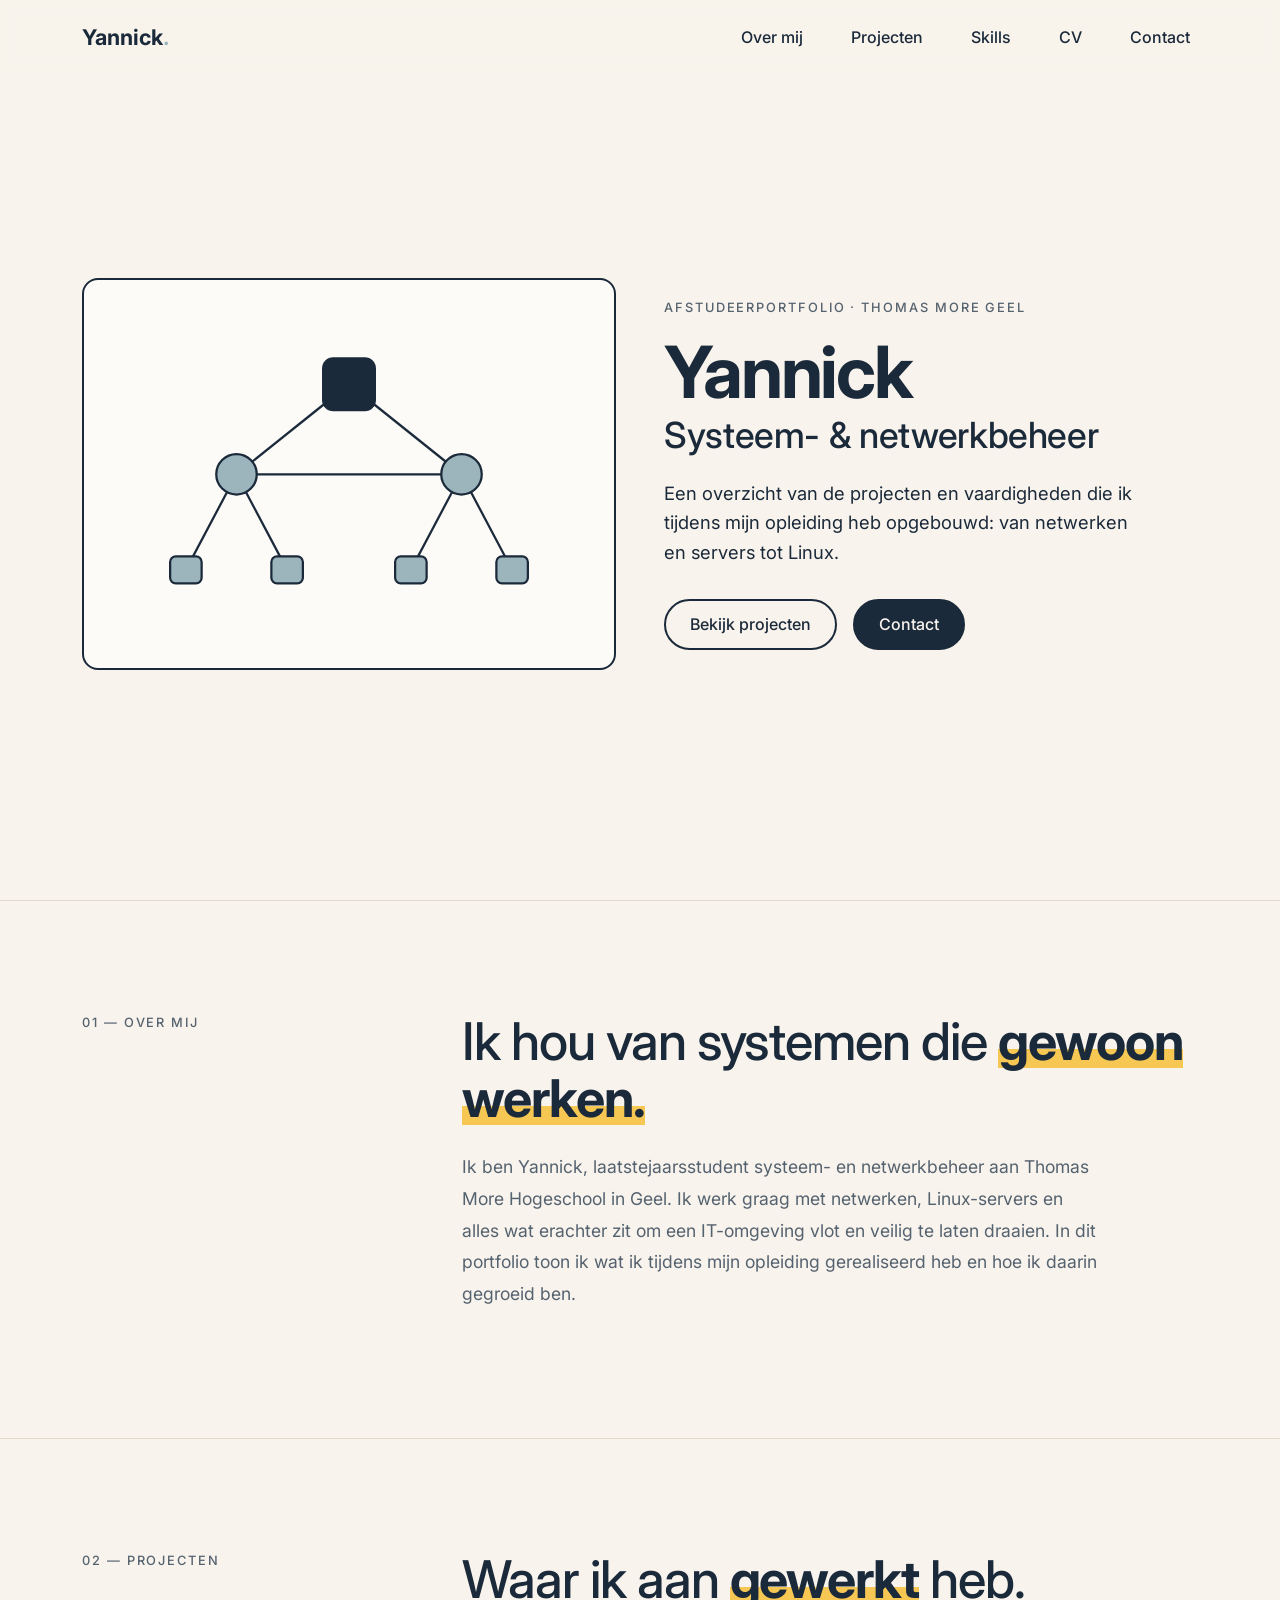
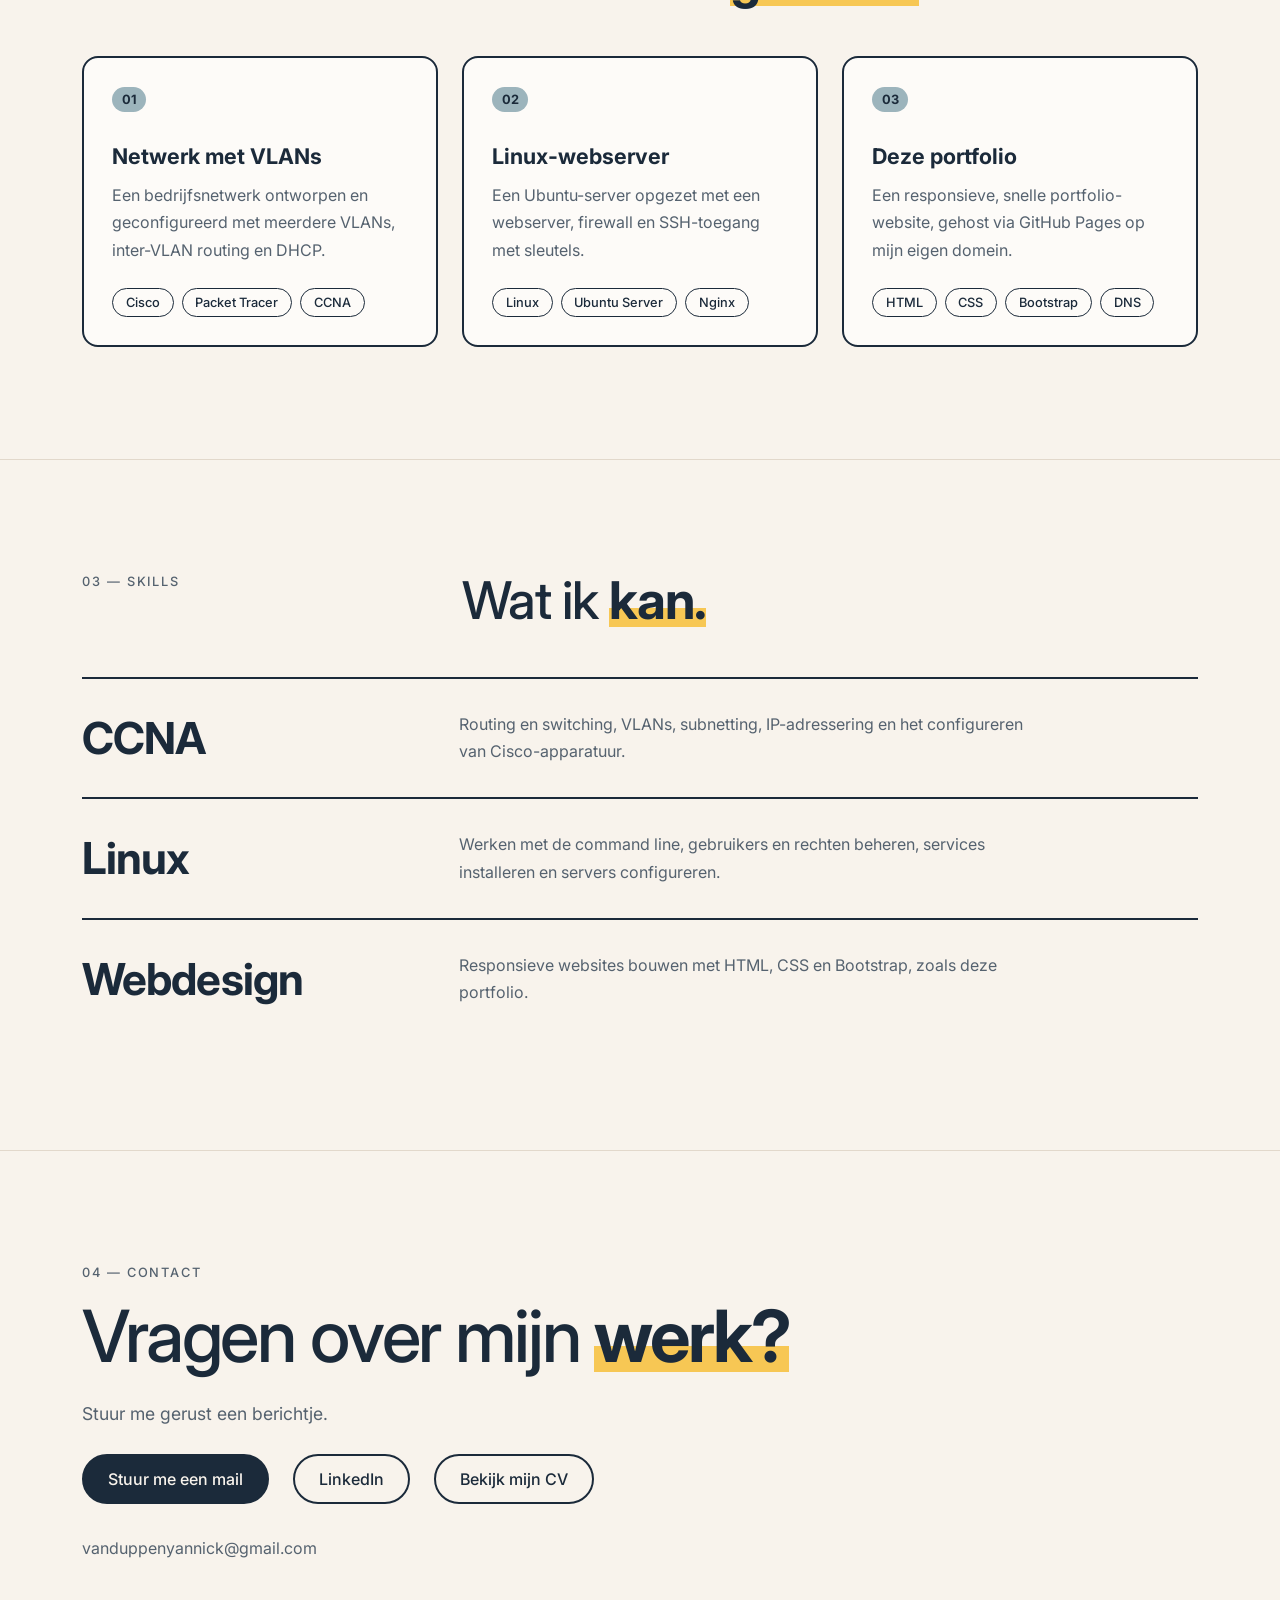
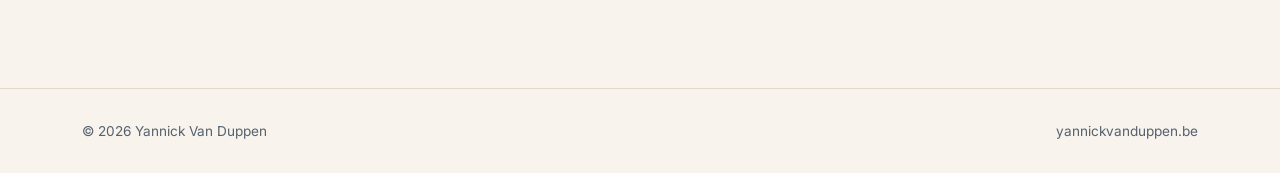
==== index.html @ 8649e51f "Footer: domain" ====
<!DOCTYPE html>
<html lang="nl">
<head>
    <meta charset="UTF-8">
    <meta name="viewport" content="width=device-width, initial-scale=1.0">
    <title>Yannick Van Duppen | Systeem- &amp; netwerkbeheer</title>
    <meta name="description" content="Portfolio van Yannick Van Duppen, afstudeerportfolio systeem- en netwerkbeheer aan Thomas More Geel.">
    <link rel="icon" href="data:image/svg+xml,%3Csvg xmlns='http://www.w3.org/2000/svg' viewBox='0 0 100 100'%3E%3Crect width='100' height='100' rx='24' fill='%23111'/%3E%3Ctext x='50' y='70' font-size='60' text-anchor='middle' fill='white' font-family='Arial' font-weight='700'%3EY%3C/text%3E%3C/svg%3E">

    <!-- Lettertype -->
    <link rel="preconnect" href="https://fonts.googleapis.com">
    <link rel="preconnect" href="https://fonts.gstatic.com" crossorigin>
    <link href="https://fonts.googleapis.com/css2?family=Inter:wght@400;500;700&display=swap" rel="stylesheet">

    <!-- Bootstrap, daarna eigen stijlen (zodat die voorrang krijgen) -->
    <link href="https://cdn.jsdelivr.net/npm/bootstrap@5.3.3/dist/css/bootstrap.min.css" rel="stylesheet">
    <link href="style.css" rel="stylesheet">
</head>
<body>

    <!-- Navigatie -->
    <nav class="navbar navbar-expand-md fixed-top">
        <div class="container">
            <a class="navbar-brand" href="#top">Yannick<span>.</span></a>
            <button class="navbar-toggler" type="button" data-bs-toggle="collapse" data-bs-target="#menu" aria-controls="menu" aria-expanded="false" aria-label="Menu openen">
                <span class="navbar-toggler-icon"></span>
            </button>
            <div class="collapse navbar-collapse" id="menu">
                <ul class="navbar-nav ms-auto">
                    <li class="nav-item"><a class="nav-link" href="#over">Over mij</a></li>
                    <li class="nav-item"><a class="nav-link" href="#projecten">Projecten</a></li>
                    <li class="nav-item"><a class="nav-link" href="#skills">Skills</a></li>
                    <li class="nav-item"><a class="nav-link" href="cv.html">CV</a></li>
                    <li class="nav-item"><a class="nav-link" href="#contact">Contact</a></li>
                </ul>
            </div>
        </div>
    </nav>

    <!-- Hero -->
    <header class="hero" id="top">
        <div class="container">
            <div class="row g-5 align-items-center">
                <!-- Tekst (op gsm eerst, op desktop rechts) -->
                <div class="col-12 col-lg-6 order-lg-2">
                    <p class="section-label">Afstudeerportfolio · Thomas More Geel</p>
                    <h1 class="hero-title">
                        Yannick
                        <span>Systeem- &amp; netwerkbeheer</span>
                    </h1>
                    <p class="hero-lead">Een overzicht van de projecten en vaardigheden die ik tijdens mijn opleiding heb opgebouwd: van netwerken en servers tot Linux.</p>
                    <div class="d-flex flex-wrap align-items-center gap-3">
                        <a class="btn-pill" href="#projecten">Bekijk projecten</a>
                        <a class="btn-pill btn-pill-dark" href="#contact">Contact</a>
                    </div>
                </div>

                <!-- Illustratie: netwerkschema (later te vervangen door een foto) -->
                <div class="col-12 col-lg-6 order-lg-1">
                    <div class="hero-visual">
                        <svg viewBox="0 0 400 260" aria-hidden="true">
                            <g class="lines">
                                <line x1="200" y1="50" x2="100" y2="130"/>
                                <line x1="200" y1="50" x2="300" y2="130"/>
                                <line x1="100" y1="130" x2="300" y2="130"/>
                                <line x1="100" y1="130" x2="55" y2="215"/>
                                <line x1="100" y1="130" x2="145" y2="215"/>
                                <line x1="300" y1="130" x2="255" y2="215"/>
                                <line x1="300" y1="130" x2="345" y2="215"/>
                            </g>
                            <rect class="node-main" x="176" y="26" width="48" height="48" rx="10"/>
                            <circle class="node" cx="100" cy="130" r="18"/>
                            <circle class="node" cx="300" cy="130" r="18"/>
                            <rect class="node-small" x="41" y="203" width="28" height="24" rx="5"/>
                            <rect class="node-small" x="131" y="203" width="28" height="24" rx="5"/>
                            <rect class="node-small" x="241" y="203" width="28" height="24" rx="5"/>
                            <rect class="node-small" x="331" y="203" width="28" height="24" rx="5"/>
                        </svg>
                    </div>
                </div>
            </div>
        </div>
    </header>

    <main>
        <!-- Over mij -->
        <section class="section" id="over">
            <div class="container">
                <div class="row g-4">
                    <div class="col-12 col-lg-4">
                        <p class="section-label">01 — Over mij</p>
                    </div>
                    <div class="col-12 col-lg-8">
                        <h2 class="section-title">Ik hou van systemen die <strong>gewoon werken.</strong></h2>
                        <p class="lead-text">
                            Ik ben Yannick, laatstejaarsstudent systeem- en netwerkbeheer aan Thomas More Hogeschool in Geel.
                            Ik werk graag met netwerken, Linux-servers en alles wat erachter zit om een IT-omgeving
                            vlot en veilig te laten draaien. In dit portfolio toon ik wat ik tijdens mijn opleiding
                            gerealiseerd heb en hoe ik daarin gegroeid ben.
                        </p>
                    </div>
                </div>
            </div>
        </section>

        <!-- Projecten -->
        <section class="section" id="projecten">
            <div class="container">
                <div class="row g-4 mb-4">
                    <div class="col-12 col-lg-4">
                        <p class="section-label">02 — Projecten</p>
                    </div>
                    <div class="col-12 col-lg-8">
                        <h2 class="section-title">Waar ik aan <strong>gewerkt</strong> heb.</h2>
                    </div>
                </div>

                <div class="row g-4">
                    <!-- VOORBEELD: vervang door een eigen project -->
                    <div class="col-12 col-md-6 col-lg-4">
                        <article class="project">
                            <span class="project-num">01</span>
                            <h3>Netwerk met VLANs</h3>
                            <p>Een bedrijfsnetwerk ontworpen en geconfigureerd met meerdere VLANs, inter-VLAN routing en DHCP.</p>
                            <ul class="tags">
                                <li>Cisco</li>
                                <li>Packet Tracer</li>
                                <li>CCNA</li>
                            </ul>
                        </article>
                    </div>

                    <!-- VOORBEELD: vervang door een eigen project -->
                    <div class="col-12 col-md-6 col-lg-4">
                        <article class="project">
                            <span class="project-num">02</span>
                            <h3>Linux-webserver</h3>
                            <p>Een Ubuntu-server opgezet met een webserver, firewall en SSH-toegang met sleutels.</p>
                            <ul class="tags">
                                <li>Linux</li>
                                <li>Ubuntu Server</li>
                                <li>Nginx</li>
                            </ul>
                        </article>
                    </div>

                    <div class="col-12 col-md-6 col-lg-4">
                        <article class="project">
                            <span class="project-num">03</span>
                            <h3>Deze portfolio</h3>
                            <p>Een responsieve, snelle portfolio-website, gehost via GitHub Pages op mijn eigen domein.</p>
                            <ul class="tags">
                                <li>HTML</li>
                                <li>CSS</li>
                                <li>Bootstrap</li>
                                <li>DNS</li>
                            </ul>
                        </article>
                    </div>
                </div>
            </div>
        </section>

        <!-- Skills -->
        <section class="section" id="skills">
            <div class="container">
                <div class="row g-4 mb-4">
                    <div class="col-12 col-lg-4">
                        <p class="section-label">03 — Skills</p>
                    </div>
                    <div class="col-12 col-lg-8">
                        <h2 class="section-title">Wat ik <strong>kan.</strong></h2>
                    </div>
                </div>

                <div class="skill">
                    <h3>CCNA</h3>
                    <p>Routing en switching, VLANs, subnetting, IP-adressering en het configureren van Cisco-apparatuur.</p>
                </div>
                <div class="skill">
                    <h3>Linux</h3>
                    <p>Werken met de command line, gebruikers en rechten beheren, services installeren en servers configureren.</p>
                </div>
                <div class="skill">
                    <h3>Webdesign</h3>
                    <p>Responsieve websites bouwen met HTML, CSS en Bootstrap, zoals deze portfolio.</p>
                </div>
            </div>
        </section>

        <!-- Contact -->
        <section class="section contact" id="contact">
            <div class="container">
                <p class="section-label">04 — Contact</p>
                <h2 class="contact-title">Vragen over mijn <strong>werk?</strong></h2>
                <p class="lead-text mb-4">Stuur me gerust een berichtje.</p>
                <div class="d-flex flex-wrap align-items-center gap-4">
                    <a class="btn-pill btn-pill-dark" href="mailto:vanduppenyannick@gmail.com">Stuur me een mail</a>
                    <a class="btn-pill" href="https://www.linkedin.com/in/yannick-van-duppen-5a72b3284/" target="_blank" rel="noopener">LinkedIn</a>
                    <a class="btn-pill" href="cv.html">Bekijk mijn CV</a>
                </div>
                <p class="contact-mail">vanduppenyannick@gmail.com</p>
            </div>
        </section>
    </main>

    <footer class="footer">
        <div class="container d-flex flex-wrap justify-content-between gap-2">
            <span>© 2026 Yannick Van Duppen</span>
            <span>yannickvanduppen.be</span>
        </div>
    </footer>

    <script src="https://cdn.jsdelivr.net/npm/bootstrap@5.3.3/dist/js/bootstrap.bundle.min.js"></script>
    <script src="presentatie.js"></script>
    <script>
        // Sluit het gsm-menu nadat je op een link klikt
        document.querySelectorAll('#menu .nav-link').forEach(function (link) {
            link.addEventListener('click', function () {
                var menu = bootstrap.Collapse.getInstance(document.getElementById('menu'));
                if (menu) menu.hide();
            });
        });
    </script>
</body>
</html>
---- style.css ----
/* ===== Kleuren en basis ===== */
:root {
    --bg: #f8f3ec;        /* licht warm beige */
    --surface: #fdfbf8;   /* iets lichter, voor kaarten */
    --ink: #1b2a3a;       /* donkerblauw */
    --muted: #55626f;
    --line: #1b2a3a;
    --line-soft: #e2d8cb;
    --primary: #9cb4bc;   /* hoofdkleur: grijsblauw */
    --primary-soft: #fdfbf8;
    --accent: #f7c754;    /* accent: geel (markeerstrepen in titels) */
    --font: 'Inter', system-ui, sans-serif;
}

html {
    scroll-behavior: smooth;
    scroll-padding-top: 5rem;
}

body {
    font-family: var(--font);
    background: var(--bg);
    color: var(--ink);
    -webkit-font-smoothing: antialiased;
}

a {
    color: var(--ink);
}

/* ===== Navigatie ===== */
.navbar {
    background: rgba(248, 243, 236, 0.9);
    backdrop-filter: blur(10px);
    -webkit-backdrop-filter: blur(10px);
    padding: 1rem 0;
}

.navbar-brand {
    font-weight: 700;
    font-size: 1.35rem;
    color: var(--ink);
}

.navbar-brand span {
    color: var(--primary);
}

.navbar-toggler {
    border: none;
    padding: 0.25rem;
}

.navbar-toggler:focus {
    box-shadow: none;
}

.nav-link {
    color: var(--ink);
    font-weight: 500;
    padding: 0.75rem 0;
}

.nav-link:hover,
.nav-link:focus {
    color: var(--muted);
}

/* ===== Hero ===== */
.hero {
    min-height: 100vh;
    min-height: 100svh;
    display: flex;
    align-items: center;
    padding: 7rem 0 4rem;
}

.hero-title {
    font-size: clamp(2.6rem, 10vw, 4.5rem);
    font-weight: 700;
    line-height: 1.05;
    letter-spacing: -0.03em;
    margin: 0.75rem 0 1.5rem;
}

.hero-title span {
    display: block;
    font-size: 0.5em;
    font-weight: 500;
    letter-spacing: -0.01em;
    margin-top: 0.5rem;
}

.hero-lead {
    max-width: 30rem;
    font-size: 1.15rem;
    line-height: 1.6;
    margin-bottom: 2rem;
}

.hero-visual {
    border: 2px solid var(--line);
    border-radius: 1rem;
    background: var(--primary-soft);
    padding: 2rem 1.5rem;
}

.hero-visual svg {
    display: block;
    width: 100%;
    height: auto;
}

.hero-visual .lines line {
    stroke: var(--ink);
    stroke-width: 2;
}

.hero-visual .node-main {
    fill: var(--ink);
}

.hero-visual .node,
.hero-visual .node-small {
    stroke: var(--ink);
    stroke-width: 2;
}

.hero-visual .node {
    fill: var(--primary);
}

.hero-visual .node-small {
    fill: var(--primary);
}

/* ===== Knoppen ===== */
.btn-pill {
    display: inline-flex;
    align-items: center;
    padding: 0.7rem 1.5rem;
    border: 2px solid var(--line);
    border-radius: 999px;
    background: transparent;
    color: var(--ink);
    font-weight: 500;
    text-decoration: none;
    transition: background 0.2s, color 0.2s;
}

.btn-pill:hover {
    background: var(--ink);
    color: var(--bg);
}

.btn-pill-dark {
    background: var(--ink);
    color: var(--bg);
}

.btn-pill-dark:hover {
    background: transparent;
    color: var(--ink);
}

/* ===== Secties ===== */
.section {
    padding: 5rem 0;
    border-top: 1px solid var(--line-soft);
}

.section-label {
    font-size: 0.8rem;
    font-weight: 500;
    letter-spacing: 0.15em;
    text-transform: uppercase;
    color: var(--muted);
}

.section-title {
    font-size: clamp(2rem, 6vw, 3.25rem);
    font-weight: 500;
    line-height: 1.1;
    letter-spacing: -0.02em;
    margin-bottom: 1.5rem;
}

.section-title strong,
.contact-title strong {
    font-weight: 700;
    /* gele markeerstift-streep onder het woord */
    background: linear-gradient(transparent 62%, var(--accent) 62%, var(--accent) 92%, transparent 92%);
}

.lead-text {
    font-size: 1.1rem;
    line-height: 1.8;
    color: var(--muted);
    max-width: 40rem;
}

.text-muted-custom {
    color: var(--muted);
}

/* ===== Projecten ===== */
.project {
    height: 100%;
    padding: 1.75rem;
    border: 2px solid var(--line);
    border-radius: 1rem;
    background: var(--surface);
    transition: transform 0.25s, box-shadow 0.25s;
}

.project:hover {
    transform: translateY(-4px);
    box-shadow: 6px 6px 0 var(--primary);
}

.project-num {
    display: inline-block;
    font-size: 0.8rem;
    font-weight: 700;
    padding: 0.2rem 0.6rem;
    border-radius: 999px;
    background: var(--primary);
    margin-bottom: 2rem;
}

.project h3 {
    font-size: 1.35rem;
    font-weight: 700;
    margin-bottom: 0.75rem;
}

.project p {
    color: var(--muted);
    line-height: 1.7;
}

.tags {
    display: flex;
    flex-wrap: wrap;
    gap: 0.5rem;
    list-style: none;
    padding: 0;
    margin: 1.5rem 0 0;
}

.tags li {
    padding: 0.25rem 0.8rem;
    border: 1.5px solid var(--line);
    border-radius: 999px;
    font-size: 0.8rem;
    font-weight: 500;
}

/* ===== Skills ===== */
.skill {
    display: grid;
    gap: 0.5rem;
    padding: 2rem 0;
    border-top: 2px solid var(--line);
}

.skill h3 {
    font-size: clamp(1.75rem, 5vw, 2.75rem);
    font-weight: 700;
    letter-spacing: -0.02em;
    margin: 0;
}

.skill p {
    color: var(--muted);
    line-height: 1.7;
    margin: 0;
    max-width: 36rem;
}

/* ===== Contact ===== */
.contact-title {
    font-size: clamp(2.2rem, 8vw, 4.5rem);
    font-weight: 500;
    line-height: 1.05;
    letter-spacing: -0.03em;
    margin: 1rem 0 1.5rem;
}

.contact-mail {
    margin-top: 2rem;
    color: var(--muted);
    overflow-wrap: anywhere;
}

/* ===== CV-pagina ===== */
.nav-link.active {
    text-decoration: underline;
    text-decoration-color: var(--primary);
    text-decoration-thickness: 3px;
    text-underline-offset: 6px;
}

.cv-header {
    padding: 8rem 0 4rem;
}

.cv-photo {
    width: 140px;
    height: 140px;
    border-radius: 50%;
    border: 2px solid var(--line);
    object-fit: cover;
}

.cv-name {
    font-size: clamp(2.2rem, 8vw, 4rem);
    font-weight: 700;
    letter-spacing: -0.03em;
    line-height: 1.05;
    margin: 0.5rem 0;
}

.cv-role {
    font-size: 1.15rem;
    color: var(--muted);
    margin-bottom: 1.5rem;
}

button.btn-pill {
    cursor: pointer;
}

.cv-heading {
    font-size: 1.75rem;
    font-weight: 700;
    letter-spacing: -0.02em;
    padding-bottom: 1rem;
    border-bottom: 2px solid var(--line);
    margin-bottom: 0;
}

.cv-item {
    padding: 1.75rem 0;
    border-bottom: 1px solid var(--line-soft);
}

.cv-item h3 {
    font-size: 1.25rem;
    font-weight: 700;
    margin: 0;
}

.cv-meta {
    display: flex;
    flex-wrap: wrap;
    gap: 0.25rem 1rem;
    font-size: 0.85rem;
    color: var(--muted);
    margin-bottom: 0.5rem;
}

.cv-date {
    font-weight: 700;
    color: var(--ink);
}

.cv-status {
    padding: 0.1rem 0.6rem;
    border: 1.5px solid var(--line);
    border-radius: 999px;
    background: var(--primary);
    font-weight: 700;
    color: var(--ink);
}

.tags:empty {
    display: none;
}

.cv-org {
    font-weight: 500;
    color: var(--muted);
    margin: 0.15rem 0 0;
}

.cv-item ul {
    margin: 1rem 0 0;
    padding-left: 1.1rem;
    color: var(--muted);
    line-height: 1.7;
}

.cv-item li::marker {
    color: var(--primary);
}

.cv-note {
    margin: 0.75rem 0 0;
    font-size: 0.9rem;
    color: var(--muted);
}

.cv-side {
    padding: 1.5rem;
    border: 2px solid var(--line);
    border-radius: 1rem;
    background: var(--surface);
    margin-bottom: 1.25rem;
}

.cv-side-heading {
    font-size: 0.8rem;
    font-weight: 700;
    letter-spacing: 0.15em;
    text-transform: uppercase;
    margin-bottom: 1rem;
}

.cv-side .tags {
    margin-top: 0;
}

.cv-langs {
    margin: 0;
}

.cv-langs div {
    display: flex;
    justify-content: space-between;
    padding: 0.4rem 0;
    border-bottom: 1px solid var(--line-soft);
}

.cv-langs div:last-child {
    border-bottom: none;
}

.cv-langs dt {
    font-weight: 500;
}

.cv-langs dd {
    margin: 0;
    color: var(--muted);
}

/* ===== Tijdlijn (cv-pagina) ===== */
.journey-stats {
    display: flex;
    gap: 2.5rem;
}

.journey-number {
    display: block;
    font-size: clamp(2.5rem, 8vw, 3.5rem);
    font-weight: 700;
    letter-spacing: -0.03em;
    line-height: 1;
}

.journey-caption {
    font-size: 0.9rem;
    color: var(--muted);
}

/* Op gsm: verticale tijdlijn */
.journey {
    list-style: none;
    margin: 0;
    padding: 0 0 0 1.75rem;
    border-left: 2px solid var(--line);
}

.journey-item {
    position: relative;
    padding-bottom: 2rem;
}

.journey-item:last-child {
    padding-bottom: 0;
}

/* Bolletje op de lijn: hol = buiten IT, gevuld = IT */
.journey-item::before {
    content: "";
    position: absolute;
    left: calc(-1.75rem - 9px);
    top: 0.1rem;
    width: 16px;
    height: 16px;
    border-radius: 50%;
    border: 2px solid var(--line);
    background: var(--bg);
}

.journey-item.is-it::before {
    background: var(--primary);
}

.journey-item.is-now::before {
    background: var(--ink);
    box-shadow: 0 0 0 5px var(--primary);
}

.journey-year {
    display: block;
    font-size: 0.85rem;
    font-weight: 700;
    letter-spacing: 0.05em;
    margin-bottom: 0.35rem;
}

.journey-item h3 {
    font-size: 1.1rem;
    font-weight: 700;
    margin: 0 0 0.25rem;
}

.journey-item p {
    font-size: 0.95rem;
    color: var(--muted);
    margin: 0;
}

/* Gedeelte buiten IT iets zachter */
.journey-item:not(.is-it) h3,
.journey-item:not(.is-it) .journey-year {
    color: var(--muted);
}

/* Op desktop: horizontale tijdlijn */
@media (min-width: 992px) {
    .journey {
        display: grid;
        grid-template-columns: repeat(6, 1fr);
        gap: 1.5rem;
        padding: 2.25rem 0 0;
        border-left: none;
        border-top: 2px solid var(--line);
    }

    .journey-item {
        padding-bottom: 0;
    }

    .journey-item::before {
        left: 0;
        top: calc(-2.25rem - 9px);
    }
}

@media (min-width: 768px) {
    .cv-photo {
        width: 180px;
        height: 180px;
    }
}

/* Afdrukken / opslaan als PDF */
@media print {
    .navbar,
    .footer,
    .cv-header .btn-pill {
        display: none !important;
    }

    body {
        background: #fff;
    }

    .cv-header {
        padding: 0 0 1.5rem;
    }

    .section {
        padding: 0;
        border: none;
    }

    .cv-item {
        break-inside: avoid;
    }
}

/* ===== Footer ===== */
.footer {
    padding: 2rem 0;
    border-top: 1px solid var(--line-soft);
    font-size: 0.85rem;
    color: var(--muted);
}

/* ===== Grotere schermen (tablet en desktop) ===== */
@media (min-width: 768px) {
    .navbar-nav {
        gap: 2rem;
    }

    .nav-link {
        padding: 0.5rem 0;
    }

    .section {
        padding: 7rem 0;
    }

    .skill {
        grid-template-columns: 1fr 2fr;
        align-items: center;
    }
}

@media (min-width: 992px) {
    .hero-visual {
        padding: 3rem 2.5rem;
    }
}

/* ===== Presentatiemodus (toets P) ===== */
.presentatie-label {
    position: fixed;
    right: 1.5rem;
    bottom: 1.5rem;
    z-index: 2000;
    padding: 0.6rem 1.2rem;
    border-radius: 999px;
    background: var(--ink);
    color: var(--bg);
    font-weight: 500;
    font-size: 0.9rem;
    opacity: 0;
    pointer-events: none;
    transition: opacity 0.3s;
}

.presentatie-label.zichtbaar {
    opacity: 1;
}

/* Grotere muisaanwijzer, zodat de jury goed ziet waar je wijst */
body.presentatie,
body.presentatie a,
body.presentatie button {
    cursor: url("data:image/svg+xml,%3Csvg xmlns='http://www.w3.org/2000/svg' width='40' height='40' viewBox='0 0 40 40'%3E%3Ccircle cx='20' cy='20' r='14' fill='%23f7c754' fill-opacity='0.55' stroke='%231b2a3a' stroke-width='3'/%3E%3C/svg%3E") 20 20, auto;
}

/* Minder animatie voor wie dat zo ingesteld heeft */
@media (prefers-reduced-motion: reduce) {
    html {
        scroll-behavior: auto;
    }

    * {
        transition: none !important;
    }
}
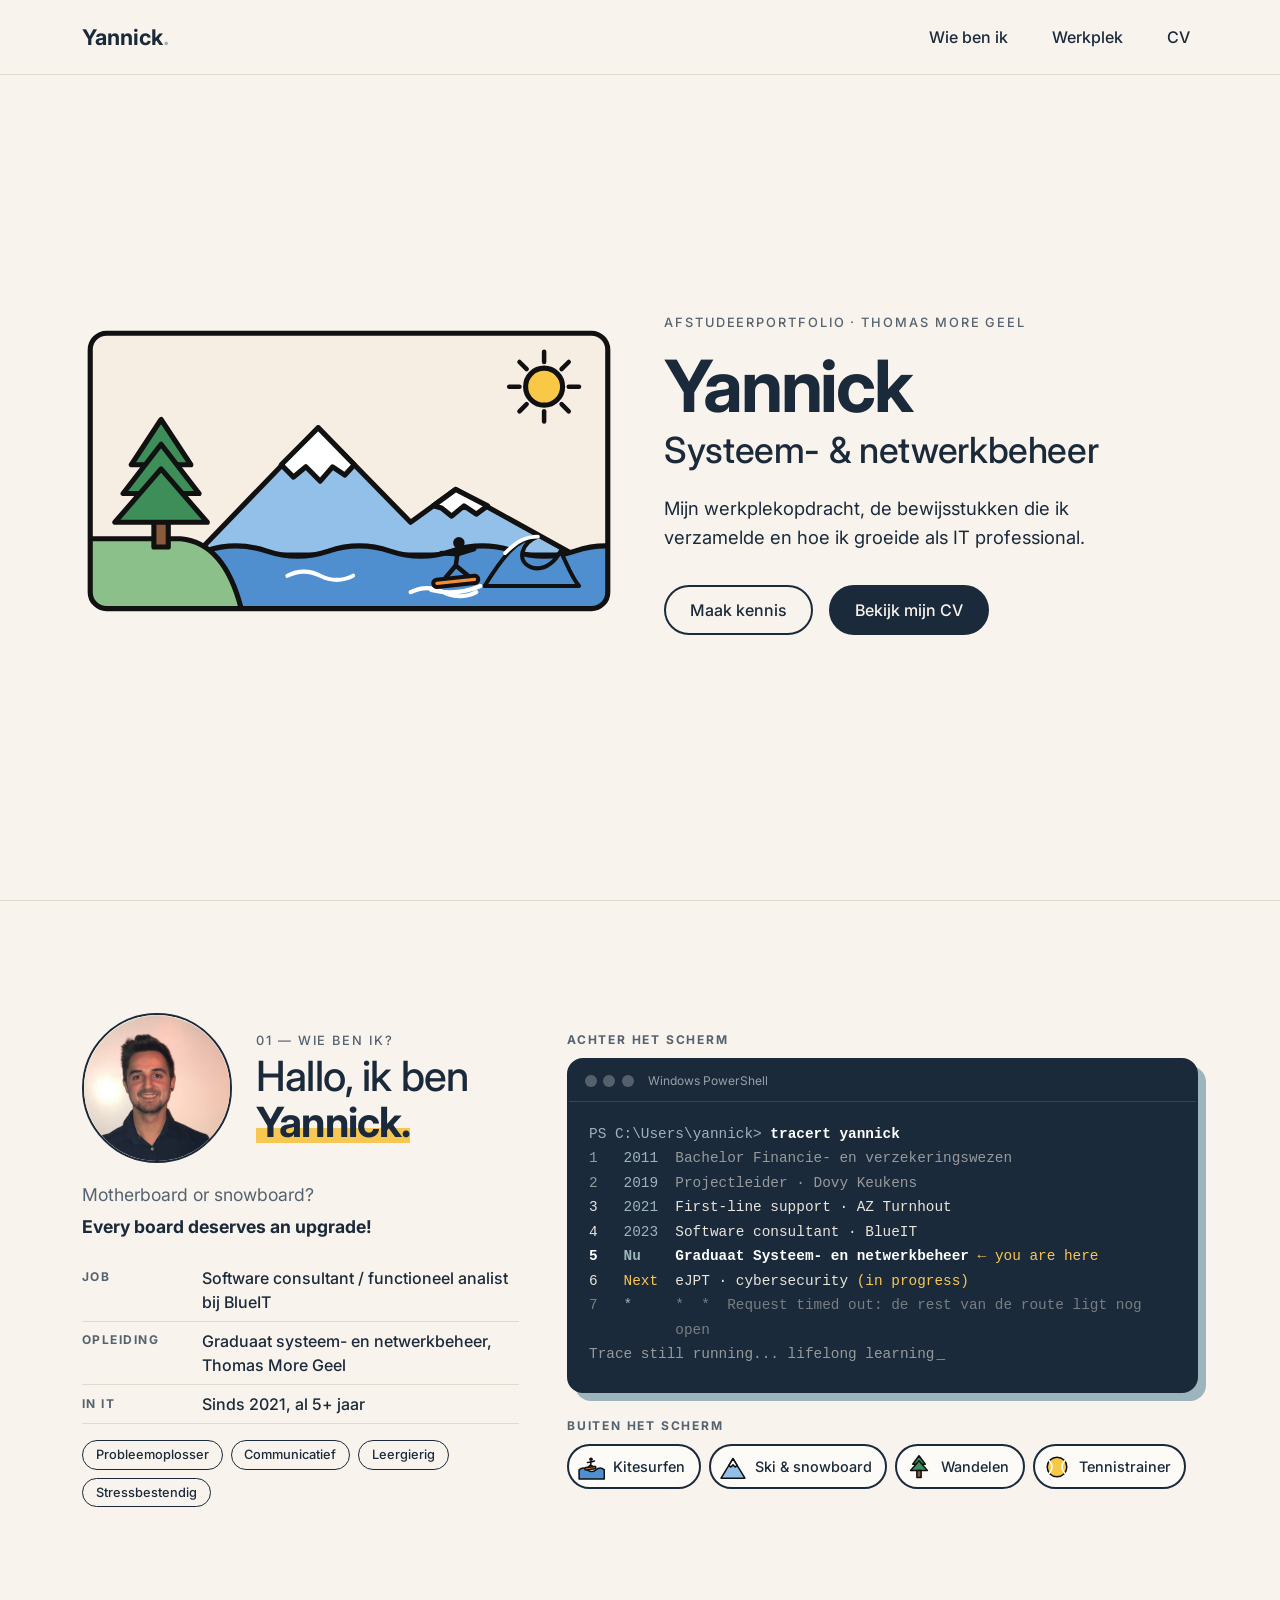
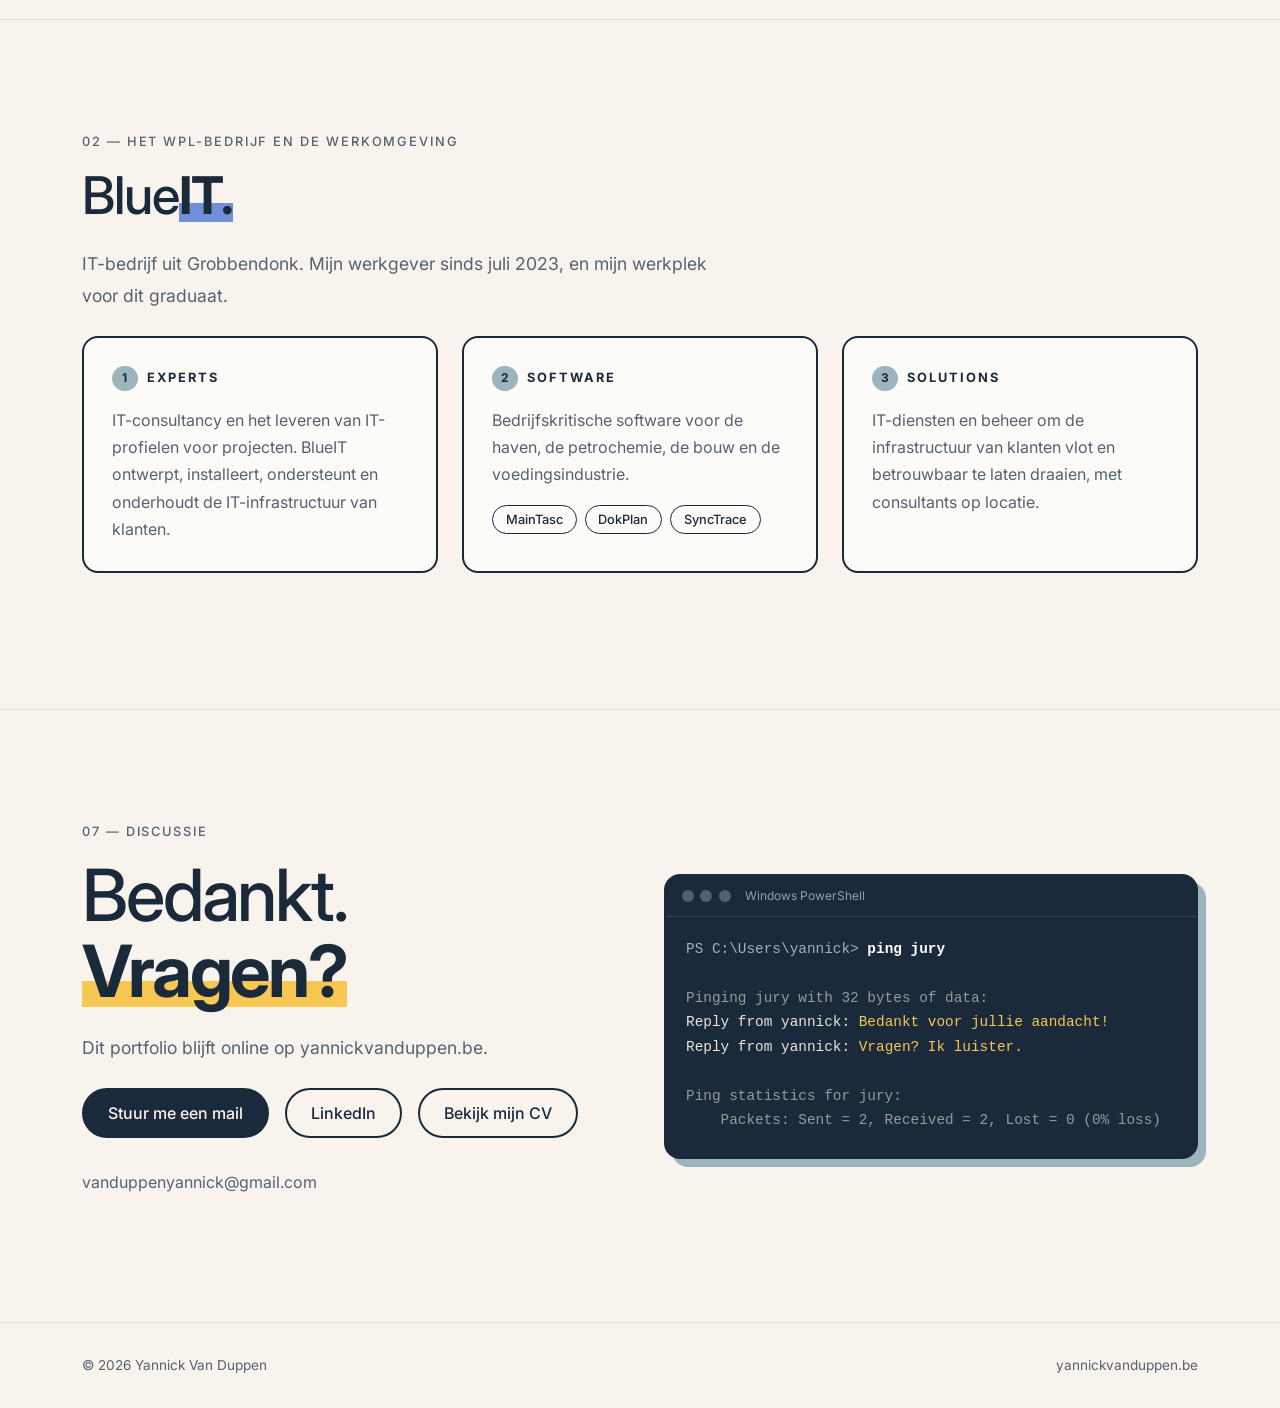
==== commit bb67dc70: "Presentatie-opbouw: kennismaking, BlueIT, logo en presentatiemodus - Hoofdpagina volgt de opbouw van" ====
--- a/index.html
+++ b/index.html
@@ -4,8 +4,8 @@
     <meta charset="UTF-8">
     <meta name="viewport" content="width=device-width, initial-scale=1.0">
     <title>Yannick Van Duppen | Systeem- &amp; netwerkbeheer</title>
-    <meta name="description" content="Portfolio van Yannick Van Duppen, afstudeerportfolio systeem- en netwerkbeheer aan Thomas More Geel.">
-    <link rel="icon" href="data:image/svg+xml,%3Csvg xmlns='http://www.w3.org/2000/svg' viewBox='0 0 100 100'%3E%3Crect width='100' height='100' rx='24' fill='%23111'/%3E%3Ctext x='50' y='70' font-size='60' text-anchor='middle' fill='white' font-family='Arial' font-weight='700'%3EY%3C/text%3E%3C/svg%3E">
+    <meta name="description" content="Afstudeerportfolio van Yannick Van Duppen, graduaat systeem- en netwerkbeheer aan Thomas More Geel.">
+    <link rel="icon" href="data:image/svg+xml,%3Csvg xmlns='http://www.w3.org/2000/svg' viewBox='0 0 64 64'%3E%3Cg stroke='%23111' stroke-width='5' stroke-linecap='round'%3E%3Cpath d='M32 4v8M32 52v8M4 32h8M52 32h8M12 12l6 6M46 46l6 6M52 12l-6 6M18 46l-6 6'/%3E%3Ccircle cx='32' cy='32' r='14' fill='%23F9C846'/%3E%3C/g%3E%3C/svg%3E">
 
     <!-- Lettertype -->
     <link rel="preconnect" href="https://fonts.googleapis.com">
@@ -14,12 +14,28 @@
 
     <!-- Bootstrap, daarna eigen stijlen (zodat die voorrang krijgen) -->
     <link href="https://cdn.jsdelivr.net/npm/bootstrap@5.3.3/dist/css/bootstrap.min.css" rel="stylesheet">
-    <link href="style.css" rel="stylesheet">
+    <link href="style.css?v=8" rel="stylesheet">
 </head>
 <body>
 
+    <!--
+        OPBOUW = VOLGORDE VAN DE PRESENTATIE (± 20 min)
+        Elke <section class="slide"> is één "slide" in presentatiemodus (toets P).
+
+        00  Titel (hero)
+        01  Wie ben ik?                          ± 1'
+        02  Het WPL-bedrijf en de werkomgeving   ± 1'
+        03  Mijn werkplekopdracht                ± 2'
+        04  Portfoliobewijsstukken (max. 6)      ± 9'
+        05  Ik als IT professional met PIT       ± 5'  (1 slide per opleidingsrol)
+        06  Reflectie en toekomst                ± 2'
+        07  Discussie / vragen
+
+        Alles met class="invullen" (geel gestippeld) moet je nog zelf invullen.
+    -->
+
     <!-- Navigatie -->
-    <nav class="navbar navbar-expand-md fixed-top">
+    <nav class="navbar navbar-expand-lg fixed-top">
         <div class="container">
             <a class="navbar-brand" href="#top">Yannick<span>.</span></a>
             <button class="navbar-toggler" type="button" data-bs-toggle="collapse" data-bs-target="#menu" aria-controls="menu" aria-expanded="false" aria-label="Menu openen">
@@ -27,18 +43,20 @@
             </button>
             <div class="collapse navbar-collapse" id="menu">
                 <ul class="navbar-nav ms-auto">
-                    <li class="nav-item"><a class="nav-link" href="#over">Over mij</a></li>
-                    <li class="nav-item"><a class="nav-link" href="#projecten">Projecten</a></li>
-                    <li class="nav-item"><a class="nav-link" href="#skills">Skills</a></li>
+                    <li class="nav-item"><a class="nav-link" href="#wie">Wie ben ik</a></li>
+                    <li class="nav-item"><a class="nav-link" href="#werkplek">Werkplek</a></li>
+                    <li class="nav-item" hidden><a class="nav-link" href="#opdracht">Opdracht</a></li>
+                    <li class="nav-item" hidden><a class="nav-link" href="#bewijsstukken">Bewijsstukken</a></li>
+                    <li class="nav-item" hidden><a class="nav-link" href="#rollen">Rollen</a></li>
+                    <li class="nav-item" hidden><a class="nav-link" href="#reflectie">Reflectie</a></li>
                     <li class="nav-item"><a class="nav-link" href="cv.html">CV</a></li>
-                    <li class="nav-item"><a class="nav-link" href="#contact">Contact</a></li>
                 </ul>
             </div>
         </div>
     </nav>
 
-    <!-- Hero -->
-    <header class="hero" id="top">
+    <!-- 00 — Titel -->
+    <header class="hero slide" id="top">
         <div class="container">
             <div class="row g-5 align-items-center">
                 <!-- Tekst (op gsm eerst, op desktop rechts) -->
@@ -48,158 +66,642 @@
                         Yannick
                         <span>Systeem- &amp; netwerkbeheer</span>
                     </h1>
-                    <p class="hero-lead">Een overzicht van de projecten en vaardigheden die ik tijdens mijn opleiding heb opgebouwd: van netwerken en servers tot Linux.</p>
+                    <p class="hero-lead">Mijn werkplekopdracht, de bewijsstukken die ik verzamelde en hoe ik groeide als IT professional.</p>
                     <div class="d-flex flex-wrap align-items-center gap-3">
-                        <a class="btn-pill" href="#projecten">Bekijk projecten</a>
-                        <a class="btn-pill btn-pill-dark" href="#contact">Contact</a>
-                    </div>
-                </div>
-
-                <!-- Illustratie: netwerkschema (later te vervangen door een foto) -->
+                        <a class="btn-pill" href="#wie">Maak kennis</a>
+                        <a class="btn-pill btn-pill-dark" href="cv.html">Bekijk mijn CV</a>
+                    </div>
+                </div>
+
+                <!-- Mijn logo: bergen, water, surfen, natuur -->
                 <div class="col-12 col-lg-6 order-lg-1">
-                    <div class="hero-visual">
-                        <svg viewBox="0 0 400 260" aria-hidden="true">
-                            <g class="lines">
-                                <line x1="200" y1="50" x2="100" y2="130"/>
-                                <line x1="200" y1="50" x2="300" y2="130"/>
-                                <line x1="100" y1="130" x2="300" y2="130"/>
-                                <line x1="100" y1="130" x2="55" y2="215"/>
-                                <line x1="100" y1="130" x2="145" y2="215"/>
-                                <line x1="300" y1="130" x2="255" y2="215"/>
-                                <line x1="300" y1="130" x2="345" y2="215"/>
-                            </g>
-                            <rect class="node-main" x="176" y="26" width="48" height="48" rx="10"/>
-                            <circle class="node" cx="100" cy="130" r="18"/>
-                            <circle class="node" cx="300" cy="130" r="18"/>
-                            <rect class="node-small" x="41" y="203" width="28" height="24" rx="5"/>
-                            <rect class="node-small" x="131" y="203" width="28" height="24" rx="5"/>
-                            <rect class="node-small" x="241" y="203" width="28" height="24" rx="5"/>
-                            <rect class="node-small" x="331" y="203" width="28" height="24" rx="5"/>
-                        </svg>
-                    </div>
+                    <img class="hero-logo" src="img/logo.svg" alt="Logo van Yannick: een getekend landschap met een boom, besneeuwde bergen, een zon en een surfer op de golven." width="780" height="435">
                 </div>
             </div>
         </div>
     </header>
 
     <main>
-        <!-- Over mij -->
-        <section class="section" id="over">
-            <div class="container">
+
+        <!-- 01 — Wie ben ik? (± 1') -->
+        <section class="section slide" id="wie">
+            <div class="container">
+                <div class="row g-5 align-items-center">
+                    <div class="col-12 col-lg-5">
+                        <div class="d-flex align-items-center gap-4 mb-3">
+                            <img class="wie-foto" src="img/yannick.jpg" alt="Foto van Yannick Van Duppen" width="400" height="400">
+                            <div>
+                                <p class="section-label mb-1">01 — Wie ben ik?</p>
+                                <h2 class="section-title wie-titel mb-0">Hallo, ik ben <strong>Yannick.</strong></h2>
+                            </div>
+                        </div>
+
+                        <p class="lead-text mb-3">Motherboard or snowboard?<br><strong class="board-zin">Every board deserves an upgrade!</strong></p>
+
+                        <dl class="wie-feiten">
+                            <div><dt>Job</dt><dd>Software consultant / functioneel analist bij BlueIT</dd></div>
+                            <div><dt>Opleiding</dt><dd>Graduaat systeem- en netwerkbeheer, Thomas More Geel</dd></div>
+                            <div><dt>In IT</dt><dd>Sinds 2021, al <span class="jaren-in-it">5</span>+ jaar</dd></div>
+                        </dl>
+
+                        <ul class="tags mt-3">
+                            <li>Probleemoplosser</li>
+                            <li>Communicatief</li>
+                            <li>Leergierig</li>
+                            <li>Stressbestendig</li>
+                        </ul>
+                    </div>
+
+                    <!-- Twee werelden: achter het scherm (tracert) en buiten het scherm (hobby's) -->
+                    <div class="col-12 col-lg-7">
+                        <p class="wereld-label">Achter het scherm</p>
+                        <!-- Mijn weg naar IT als traceroute. Elke .stap verschijnt in presentatiemodus bij een klik. -->
+                        <div class="terminal" role="img" aria-label="Traceroute van mijn loopbaan: 2011 bachelor financie- en verzekeringswezen, 2019 projectleider bij Dovy Keukens, 2021 first-line support bij AZ Turnhout, 2023 software consultant bij BlueIT, nu graduaat systeem- en netwerkbeheer, daarna eJPT en cybersecurity, en de rest van de route ligt nog open.">
+                            <div class="terminal-balk">
+                                <span></span><span></span><span></span>
+                                <span class="terminal-titel">Windows PowerShell</span>
+                            </div>
+                            <div class="terminal-body">
+                                <div><span class="t-prompt">PS C:\Users\yannick&gt;</span> <span class="t-cmd">tracert yannick</span></div>
+                                <div class="t-hop stap"><span>1</span><span>2011</span><span>Bachelor Financie- en verzekeringswezen</span></div>
+                                <div class="t-hop stap"><span>2</span><span>2019</span><span>Projectleider · Dovy Keukens</span></div>
+                                <div class="t-hop stap t-it"><span>3</span><span>2021</span><span>First-line support · AZ Turnhout</span></div>
+                                <div class="t-hop stap t-it"><span>4</span><span>2023</span><span>Software consultant · BlueIT</span></div>
+                                <div class="t-hop stap t-doel"><span>5</span><span>Nu</span><span>Graduaat Systeem- en netwerkbeheer <em>← you are here</em></span></div>
+                                <!-- What's next: in IT blijf je leren -->
+                                <div class="t-hop stap t-next"><span>6</span><span>Next</span><span>eJPT · cybersecurity <em>(in progress)</em></span></div>
+                                <div class="t-hop stap t-timeout"><span>7</span><span>*</span><span>*  *  Request timed out: de rest van de route ligt nog open</span></div>
+                                <div class="stap t-dim">Trace still running... lifelong learning<span class="t-cursor">_</span></div>
+                            </div>
+                        </div>
+
+                        <p class="wereld-label mt-4">Buiten het scherm</p>
+                        <ul class="hobbys stap">
+                            <li>
+                                <svg viewBox="0 0 40 40" aria-hidden="true"><path d="M3 24 Q9 19 15 24 T27 24 T39 24 V37 H3 Z" fill="#4F8FCF"/><rect x="11" y="20" width="16" height="3.5" rx="1.75" fill="#F28C38" transform="rotate(-8 19 22)"/><circle cx="20" cy="9" r="2.6" fill="#111" stroke="none"/><path d="M20 12 L19.5 17 M15 13.5 L20 13 L25 11.5 M16 20 L19.5 17 L23 19.5" fill="none"/></svg>
+                                Kitesurfen
+                            </li>
+                            <li>
+                                <svg viewBox="0 0 40 40" aria-hidden="true"><polygon points="3,36 20,8 37,36" fill="#93C0E8"/><polygon points="20,8 26,18 23,20 20,17 17,20 14,18" fill="#FFFFFF"/></svg>
+                                Ski &amp; snowboard
+                            </li>
+                            <li>
+                                <svg viewBox="0 0 40 40" aria-hidden="true"><polygon points="20,4 11,16 29,16" fill="#3E8E5A"/><polygon points="20,11 8,25 32,25" fill="#3E8E5A"/><rect x="17" y="25" width="6" height="10" fill="#8A5A3B"/></svg>
+                                Wandelen
+                            </li>
+                            <li>
+                                <svg viewBox="0 0 40 40" aria-hidden="true"><circle cx="20" cy="20" r="14" fill="#F9C846"/><path d="M9 11 Q17 20 9 29 M31 11 Q23 20 31 29" fill="none" stroke="#FFFFFF" stroke-width="2.2"/></svg>
+                                Tennistrainer
+                            </li>
+                        </ul>
+                    </div>
+                </div>
+            </div>
+        </section>
+
+        <!-- 02 — Het WPL-bedrijf en de werkomgeving (± 1') -->
+        <section class="section slide" id="werkplek">
+            <div class="container">
+                <p class="section-label">02 — Het WPL-bedrijf en de werkomgeving</p>
+                <h2 class="section-title">Blue<strong class="streep-blauw">IT.</strong></h2>
+                <p class="lead-text mb-4">IT-bedrijf uit Grobbendonk. Mijn werkgever sinds juli 2023, en mijn werkplek voor dit graduaat.</p>
+
+                <!-- De drie takken van BlueIT (bron: publieke website van BlueIT) -->
+                <div class="row g-4 mb-4">
+                    <div class="col-12 col-md-4">
+                        <div class="kaart h-100">
+                            <h3 class="kaart-titel"><span class="kaart-num">1</span>Experts</h3>
+                            <p class="mb-0">IT-consultancy en het leveren van IT-profielen voor projecten. BlueIT ontwerpt, installeert, ondersteunt en onderhoudt de IT-infrastructuur van klanten.</p>
+                        </div>
+                    </div>
+                    <div class="col-12 col-md-4">
+                        <div class="kaart h-100">
+                            <h3 class="kaart-titel"><span class="kaart-num">2</span>Software</h3>
+                            <p>Bedrijfskritische software voor de haven, de petrochemie, de bouw en de voedingsindustrie.</p>
+                            <ul class="tags mt-0">
+                                <li>MainTasc</li>
+                                <li>DokPlan</li>
+                                <li>SyncTrace</li>
+                            </ul>
+                        </div>
+                    </div>
+                    <div class="col-12 col-md-4">
+                        <div class="kaart h-100">
+                            <h3 class="kaart-titel"><span class="kaart-num">3</span>Solutions</h3>
+                            <p class="mb-0">IT-diensten en beheer om de infrastructuur van klanten vlot en betrouwbaar te laten draaien, met consultants op locatie.</p>
+                        </div>
+                    </div>
+                </div>
+
+                <!-- NOG NIET KLAAR: haal 'hidden' weg zodra dit ingevuld is -->
+                <div class="row g-4" hidden>
+                    <div class="col-12 col-lg-7">
+                        <div class="kaart h-100">
+                            <h3 class="kaart-titel">Mijn plaats in het team</h3>
+                            <!-- INVULLEN -->
+                            <p class="invullen">In welke tak en welk team werk je? Met wie werk je samen, en wie is je mentor?</p>
+                        </div>
+                    </div>
+                    <div class="col-12 col-lg-5">
+                        <div class="kaart h-100">
+                            <h3 class="kaart-titel">De werkomgeving</h3>
+                            <!-- INVULLEN: de belangrijkste systemen, netwerken en tools.
+                                 Geen gevoelige info: geen IP-adressen, interne servernamen of klantgegevens. -->
+                            <ul class="tags mt-0">
+                                <li class="invullen">bv. Windows Server</li>
+                                <li class="invullen">bv. Active Directory</li>
+                                <li class="invullen">bv. Microsoft 365</li>
+                                <li class="invullen">bv. ticketingsysteem</li>
+                            </ul>
+                        </div>
+                    </div>
+                </div>
+            </div>
+        </section>
+
+        <!-- 03 — Mijn werkplekopdracht (± 2') -->
+        <section class="section slide" id="opdracht" hidden>
+            <div class="container">
+                <p class="section-label">03 — Mijn werkplekopdracht</p>
+                <h2 class="section-title"><span class="invullen">[Titel van de opdracht]</span></h2>
+
                 <div class="row g-4">
-                    <div class="col-12 col-lg-4">
-                        <p class="section-label">01 — Over mij</p>
-                    </div>
-                    <div class="col-12 col-lg-8">
-                        <h2 class="section-title">Ik hou van systemen die <strong>gewoon werken.</strong></h2>
-                        <p class="lead-text">
-                            Ik ben Yannick, laatstejaarsstudent systeem- en netwerkbeheer aan Thomas More Hogeschool in Geel.
-                            Ik werk graag met netwerken, Linux-servers en alles wat erachter zit om een IT-omgeving
-                            vlot en veilig te laten draaien. In dit portfolio toon ik wat ik tijdens mijn opleiding
-                            gerealiseerd heb en hoe ik daarin gegroeid ben.
-                        </p>
-                    </div>
-                </div>
-            </div>
-        </section>
-
-        <!-- Projecten -->
-        <section class="section" id="projecten">
-            <div class="container">
-                <div class="row g-4 mb-4">
-                    <div class="col-12 col-lg-4">
-                        <p class="section-label">02 — Projecten</p>
-                    </div>
-                    <div class="col-12 col-lg-8">
-                        <h2 class="section-title">Waar ik aan <strong>gewerkt</strong> heb.</h2>
-                    </div>
-                </div>
+                    <div class="col-12 col-md-4">
+                        <div class="kaart h-100">
+                            <span class="kaart-num">A</span>
+                            <h3 class="kaart-titel">Context</h3>
+                            <p class="invullen">Wat was de situatie of het probleem bij de start?</p>
+                        </div>
+                    </div>
+                    <div class="col-12 col-md-4">
+                        <div class="kaart h-100">
+                            <span class="kaart-num">B</span>
+                            <h3 class="kaart-titel">Doel</h3>
+                            <p class="invullen">Wat moest er op het einde opgeleverd of bereikt zijn?</p>
+                        </div>
+                    </div>
+                    <div class="col-12 col-md-4">
+                        <div class="kaart h-100">
+                            <span class="kaart-num">C</span>
+                            <h3 class="kaart-titel">Aanpak</h3>
+                            <p class="invullen">Hoe pakte je het aan? Fases, planning, tools.</p>
+                        </div>
+                    </div>
+                </div>
+
+                <div class="prioritair">
+                    <h3 class="kaart-titel mb-3">Afgesproken prioritaire rollen</h3>
+                    <!-- INVULLEN: laat alleen de rollen staan die bij de start als prioritair afgesproken zijn -->
+                    <div class="d-flex flex-wrap gap-2">
+                        <a class="rol-badge" href="#rol-1"><b>1</b> IT professional</a>
+                        <a class="rol-badge invullen" href="#rol-2"><b>2</b> Netwerkbeheerder</a>
+                        <a class="rol-badge invullen" href="#rol-3"><b>3</b> Systeembeheerder</a>
+                        <a class="rol-badge invullen" href="#rol-4"><b>4</b> Ondersteuner</a>
+                        <a class="rol-badge invullen" href="#rol-5"><b>5</b> Bouwer</a>
+                    </div>
+                </div>
+            </div>
+        </section>
+
+        <!-- 04 — Portfoliobewijsstukken (± 9', max. 6 slides) -->
+        <section class="section slide" id="bewijsstukken" hidden>
+            <div class="container">
+                <p class="section-label">04 — Portfoliobewijsstukken</p>
+                <h2 class="section-title">Mijn sterkste <strong>bewijzen.</strong></h2>
+                <p class="lead-text mb-4">Zes bewijsstukken uit mijn werkplekopdracht, gekozen op basis van de afgesproken prioritaire rollen.</p>
+
+                <!-- Overzicht: klik om naar een bewijsstuk te springen -->
+                <ol class="bewijs-overzicht">
+                    <li><a href="#bewijs-1"><span>01</span> <span class="invullen">Titel bewijsstuk 1</span></a></li>
+                    <li><a href="#bewijs-2"><span>02</span> <span class="invullen">Titel bewijsstuk 2</span></a></li>
+                    <li><a href="#bewijs-3"><span>03</span> <span class="invullen">Titel bewijsstuk 3</span></a></li>
+                    <li><a href="#bewijs-4"><span>04</span> <span class="invullen">Titel bewijsstuk 4</span></a></li>
+                    <li><a href="#bewijs-5"><span>05</span> <span class="invullen">Titel bewijsstuk 5</span></a></li>
+                    <li><a href="#bewijs-6"><span>06</span> <span class="invullen">Titel bewijsstuk 6</span></a></li>
+                </ol>
+            </div>
+        </section>
+
+        <!--
+            BEWIJSSTUK-SJABLOON
+            - Vervang de afbeelding: <img src="img/bewijs-1.webp" alt="..." loading="lazy">
+            - Hou het kort: dit is één slide. Details kunnen later op een aparte pagina.
+            - Rol-labels: laat alleen de rollen staan waar dit bewijsstuk bij hoort.
+        -->
+
+        <!-- Bewijsstuk 1 -->
+        <section class="section slide bewijs" id="bewijs-1" hidden>
+            <div class="container">
+                <div class="row g-5 align-items-center">
+                    <div class="col-12 col-lg-6">
+                        <div class="bewijs-beeld invullen">Afbeelding: screenshot, schema of foto</div>
+                    </div>
+                    <div class="col-12 col-lg-6">
+                        <span class="bewijs-num">Bewijsstuk 01</span>
+                        <h2 class="bewijs-titel invullen">Titel van bewijsstuk 1</h2>
+                        <dl class="bewijs-info">
+                            <dt>Situatie</dt>
+                            <dd class="invullen">Welk probleem of welke vraag?</dd>
+                            <dt>Wat ik deed</dt>
+                            <dd class="invullen">Jouw concrete acties en de gebruikte technologie.</dd>
+                            <dt>Resultaat</dt>
+                            <dd class="invullen">Wat werkte er op het einde? Liefst meetbaar.</dd>
+                        </dl>
+                        <div class="d-flex flex-wrap gap-2">
+                            <a class="rol-badge" href="#rol-2"><b>2</b> Netwerkbeheerder</a>
+                        </div>
+                    </div>
+                </div>
+            </div>
+        </section>
+
+        <!-- Bewijsstuk 2 -->
+        <section class="section slide bewijs" id="bewijs-2" hidden>
+            <div class="container">
+                <div class="row g-5 align-items-center">
+                    <div class="col-12 col-lg-6">
+                        <div class="bewijs-beeld invullen">Afbeelding: screenshot, schema of foto</div>
+                    </div>
+                    <div class="col-12 col-lg-6">
+                        <span class="bewijs-num">Bewijsstuk 02</span>
+                        <h2 class="bewijs-titel invullen">Titel van bewijsstuk 2</h2>
+                        <dl class="bewijs-info">
+                            <dt>Situatie</dt>
+                            <dd class="invullen">Welk probleem of welke vraag?</dd>
+                            <dt>Wat ik deed</dt>
+                            <dd class="invullen">Jouw concrete acties en de gebruikte technologie.</dd>
+                            <dt>Resultaat</dt>
+                            <dd class="invullen">Wat werkte er op het einde? Liefst meetbaar.</dd>
+                        </dl>
+                        <div class="d-flex flex-wrap gap-2">
+                            <a class="rol-badge" href="#rol-3"><b>3</b> Systeembeheerder</a>
+                        </div>
+                    </div>
+                </div>
+            </div>
+        </section>
+
+        <!-- Bewijsstuk 3 -->
+        <section class="section slide bewijs" id="bewijs-3" hidden>
+            <div class="container">
+                <div class="row g-5 align-items-center">
+                    <div class="col-12 col-lg-6">
+                        <div class="bewijs-beeld invullen">Afbeelding: screenshot, schema of foto</div>
+                    </div>
+                    <div class="col-12 col-lg-6">
+                        <span class="bewijs-num">Bewijsstuk 03</span>
+                        <h2 class="bewijs-titel invullen">Titel van bewijsstuk 3</h2>
+                        <dl class="bewijs-info">
+                            <dt>Situatie</dt>
+                            <dd class="invullen">Welk probleem of welke vraag?</dd>
+                            <dt>Wat ik deed</dt>
+                            <dd class="invullen">Jouw concrete acties en de gebruikte technologie.</dd>
+                            <dt>Resultaat</dt>
+                            <dd class="invullen">Wat werkte er op het einde? Liefst meetbaar.</dd>
+                        </dl>
+                        <div class="d-flex flex-wrap gap-2">
+                            <a class="rol-badge" href="#rol-4"><b>4</b> Ondersteuner</a>
+                        </div>
+                    </div>
+                </div>
+            </div>
+        </section>
+
+        <!-- Bewijsstuk 4 -->
+        <section class="section slide bewijs" id="bewijs-4" hidden>
+            <div class="container">
+                <div class="row g-5 align-items-center">
+                    <div class="col-12 col-lg-6">
+                        <div class="bewijs-beeld invullen">Afbeelding: screenshot, schema of foto</div>
+                    </div>
+                    <div class="col-12 col-lg-6">
+                        <span class="bewijs-num">Bewijsstuk 04</span>
+                        <h2 class="bewijs-titel invullen">Titel van bewijsstuk 4</h2>
+                        <dl class="bewijs-info">
+                            <dt>Situatie</dt>
+                            <dd class="invullen">Welk probleem of welke vraag?</dd>
+                            <dt>Wat ik deed</dt>
+                            <dd class="invullen">Jouw concrete acties en de gebruikte technologie.</dd>
+                            <dt>Resultaat</dt>
+                            <dd class="invullen">Wat werkte er op het einde? Liefst meetbaar.</dd>
+                        </dl>
+                        <div class="d-flex flex-wrap gap-2">
+                            <a class="rol-badge" href="#rol-5"><b>5</b> Bouwer</a>
+                        </div>
+                    </div>
+                </div>
+            </div>
+        </section>
+
+        <!-- Bewijsstuk 5 -->
+        <section class="section slide bewijs" id="bewijs-5" hidden>
+            <div class="container">
+                <div class="row g-5 align-items-center">
+                    <div class="col-12 col-lg-6">
+                        <div class="bewijs-beeld invullen">Afbeelding: screenshot, schema of foto</div>
+                    </div>
+                    <div class="col-12 col-lg-6">
+                        <span class="bewijs-num">Bewijsstuk 05</span>
+                        <h2 class="bewijs-titel invullen">Titel van bewijsstuk 5</h2>
+                        <dl class="bewijs-info">
+                            <dt>Situatie</dt>
+                            <dd class="invullen">Welk probleem of welke vraag?</dd>
+                            <dt>Wat ik deed</dt>
+                            <dd class="invullen">Jouw concrete acties en de gebruikte technologie.</dd>
+                            <dt>Resultaat</dt>
+                            <dd class="invullen">Wat werkte er op het einde? Liefst meetbaar.</dd>
+                        </dl>
+                        <div class="d-flex flex-wrap gap-2">
+                            <a class="rol-badge" href="#rol-1"><b>1</b> IT professional</a>
+                        </div>
+                    </div>
+                </div>
+            </div>
+        </section>
+
+        <!-- Bewijsstuk 6 -->
+        <section class="section slide bewijs" id="bewijs-6" hidden>
+            <div class="container">
+                <div class="row g-5 align-items-center">
+                    <div class="col-12 col-lg-6">
+                        <div class="bewijs-beeld invullen">Afbeelding: screenshot, schema of foto</div>
+                    </div>
+                    <div class="col-12 col-lg-6">
+                        <span class="bewijs-num">Bewijsstuk 06</span>
+                        <h2 class="bewijs-titel invullen">Titel van bewijsstuk 6</h2>
+                        <dl class="bewijs-info">
+                            <dt>Situatie</dt>
+                            <dd class="invullen">Welk probleem of welke vraag?</dd>
+                            <dt>Wat ik deed</dt>
+                            <dd class="invullen">Jouw concrete acties en de gebruikte technologie.</dd>
+                            <dt>Resultaat</dt>
+                            <dd class="invullen">Wat werkte er op het einde? Liefst meetbaar.</dd>
+                        </dl>
+                        <div class="d-flex flex-wrap gap-2">
+                            <a class="rol-badge" href="#rol-2"><b>2</b> Netwerkbeheerder</a>
+                            <a class="rol-badge" href="#rol-3"><b>3</b> Systeembeheerder</a>
+                        </div>
+                    </div>
+                </div>
+            </div>
+        </section>
+
+        <!-- 05 — Ik als IT professional met PIT (± 5', 1 slide per rol) -->
+        <section class="section slide" id="rollen" hidden>
+            <div class="container">
+                <div class="row g-5 align-items-center">
+                    <div class="col-12 col-lg-5">
+                        <p class="section-label">05 — Mijn portfolio</p>
+                        <h2 class="section-title">Ik als IT professional met <strong>PIT.</strong></h2>
+                        <p class="lead-text">Vijf opleidingsrollen. Per rol de bewijsstukken die ik finaal selecteerde. Klik op een rol om ernaartoe te gaan.</p>
+                    </div>
+                    <div class="col-12 col-lg-7">
+                        <!-- Rollenwiel: IT professional in het midden, de vier rollen errond -->
+                        <svg class="rollen-wiel" viewBox="0 0 600 440" role="img" aria-labelledby="wiel-titel">
+                            <title id="wiel-titel">De vijf opleidingsrollen: IT professional in het midden, met netwerkbeheerder, systeembeheerder, ondersteuner en bouwer errond.</title>
+                            <g class="wiel-lijnen">
+                                <line x1="300" y1="220" x2="140" y2="80"/>
+                                <line x1="300" y1="220" x2="460" y2="80"/>
+                                <line x1="300" y1="220" x2="140" y2="360"/>
+                                <line x1="300" y1="220" x2="460" y2="360"/>
+                            </g>
+
+                            <a href="#rol-1" class="wiel-centrum">
+                                <circle cx="300" cy="220" r="92"/>
+                                <text x="300" y="214">IT</text>
+                                <text x="300" y="244">professional</text>
+                                <circle class="wiel-nr" cx="300" cy="128" r="20"/>
+                                <text class="wiel-nr-tekst" x="300" y="135">1</text>
+                            </a>
+
+                            <a href="#rol-2" class="wiel-rol">
+                                <rect x="20" y="50" width="240" height="60" rx="30"/>
+                                <text x="140" y="87">Netwerkbeheerder</text>
+                                <circle class="wiel-nr" cx="30" cy="50" r="20"/>
+                                <text class="wiel-nr-tekst" x="30" y="57">2</text>
+                            </a>
+
+                            <a href="#rol-3" class="wiel-rol">
+                                <rect x="340" y="50" width="240" height="60" rx="30"/>
+                                <text x="460" y="87">Systeembeheerder</text>
+                                <circle class="wiel-nr" cx="570" cy="50" r="20"/>
+                                <text class="wiel-nr-tekst" x="570" y="57">3</text>
+                            </a>
+
+                            <a href="#rol-4" class="wiel-rol">
+                                <rect x="20" y="330" width="240" height="60" rx="30"/>
+                                <text x="140" y="367">Ondersteuner</text>
+                                <circle class="wiel-nr" cx="30" cy="390" r="20"/>
+                                <text class="wiel-nr-tekst" x="30" y="397">4</text>
+                            </a>
+
+                            <a href="#rol-5" class="wiel-rol">
+                                <rect x="340" y="330" width="240" height="60" rx="30"/>
+                                <text x="460" y="367">Bouwer</text>
+                                <circle class="wiel-nr" cx="570" cy="390" r="20"/>
+                                <text class="wiel-nr-tekst" x="570" y="397">5</text>
+                            </a>
+                        </svg>
+                    </div>
+                </div>
+            </div>
+        </section>
+
+        <!--
+            ROL-SJABLOON
+            - "Wat de rol inhoudt" is een korte omschrijving: controleer die met de officiële omschrijving van je opleiding.
+            - Bewijsstukken: verwijs naar #bewijs-1 t.e.m. #bewijs-6, of naar andere bewijzen uit je portfolio.
+        -->
+
+        <!-- Rol 1 — IT professional -->
+        <section class="section slide rol" id="rol-1" hidden>
+            <div class="container">
+                <div class="row g-5">
+                    <div class="col-12 col-lg-5">
+                        <span class="rol-nummer">1</span>
+                        <h2 class="rol-titel">IT professional</h2>
+                        <p class="lead-text">Professioneel handelen: plannen, communiceren met klanten en collega's, documenteren, verantwoordelijkheid nemen en blijven bijleren.</p>
+                    </div>
+                    <div class="col-12 col-lg-7">
+                        <h3 class="kaart-titel">Geselecteerde bewijsstukken</h3>
+                        <ul class="rol-bewijzen">
+                            <li><a href="#bewijs-5"><span>05</span> <span class="invullen">Titel bewijsstuk</span></a></li>
+                            <li class="invullen">Ander bewijs, bv. communicatie met klant, planning, documentatie</li>
+                        </ul>
+                    </div>
+                </div>
+            </div>
+        </section>
+
+        <!-- Rol 2 — Netwerkbeheerder -->
+        <section class="section slide rol" id="rol-2" hidden>
+            <div class="container">
+                <div class="row g-5">
+                    <div class="col-12 col-lg-5">
+                        <span class="rol-nummer">2</span>
+                        <h2 class="rol-titel">Netwerkbeheerder</h2>
+                        <p class="lead-text">Netwerken ontwerpen, configureren, beveiligen en beheren: switching, routing, VLANs, wifi en monitoring.</p>
+                    </div>
+                    <div class="col-12 col-lg-7">
+                        <h3 class="kaart-titel">Geselecteerde bewijsstukken</h3>
+                        <ul class="rol-bewijzen">
+                            <li><a href="#bewijs-1"><span>01</span> <span class="invullen">Titel bewijsstuk</span></a></li>
+                            <li><a href="#bewijs-6"><span>06</span> <span class="invullen">Titel bewijsstuk</span></a></li>
+                            <li class="invullen">Ander bewijs, bv. CCNA, netwerkschema, configuratie</li>
+                        </ul>
+                    </div>
+                </div>
+            </div>
+        </section>
+
+        <!-- Rol 3 — Systeembeheerder -->
+        <section class="section slide rol" id="rol-3" hidden>
+            <div class="container">
+                <div class="row g-5">
+                    <div class="col-12 col-lg-5">
+                        <span class="rol-nummer">3</span>
+                        <h2 class="rol-titel">Systeembeheerder</h2>
+                        <p class="lead-text">Servers en systemen installeren, configureren en onderhouden: Windows Server, Linux, Active Directory, virtualisatie en back-ups.</p>
+                    </div>
+                    <div class="col-12 col-lg-7">
+                        <h3 class="kaart-titel">Geselecteerde bewijsstukken</h3>
+                        <ul class="rol-bewijzen">
+                            <li><a href="#bewijs-2"><span>02</span> <span class="invullen">Titel bewijsstuk</span></a></li>
+                            <li><a href="#bewijs-6"><span>06</span> <span class="invullen">Titel bewijsstuk</span></a></li>
+                            <li class="invullen">Ander bewijs, bv. Linux-server, Active Directory</li>
+                        </ul>
+                    </div>
+                </div>
+            </div>
+        </section>
+
+        <!-- Rol 4 — Ondersteuner -->
+        <section class="section slide rol" id="rol-4" hidden>
+            <div class="container">
+                <div class="row g-5">
+                    <div class="col-12 col-lg-5">
+                        <span class="rol-nummer">4</span>
+                        <h2 class="rol-titel">Ondersteuner</h2>
+                        <p class="lead-text">Gebruikers helpen: incidenten analyseren en oplossen, uitleg en opleiding geven, en oplossingen documenteren.</p>
+                    </div>
+                    <div class="col-12 col-lg-7">
+                        <h3 class="kaart-titel">Geselecteerde bewijsstukken</h3>
+                        <ul class="rol-bewijzen">
+                            <li><a href="#bewijs-3"><span>03</span> <span class="invullen">Titel bewijsstuk</span></a></li>
+                            <li class="invullen">Ander bewijs, bv. supporttickets, handleiding, opleiding gegeven</li>
+                        </ul>
+                    </div>
+                </div>
+            </div>
+        </section>
+
+        <!-- Rol 5 — Bouwer -->
+        <section class="section slide rol" id="rol-5" hidden>
+            <div class="container">
+                <div class="row g-5">
+                    <div class="col-12 col-lg-5">
+                        <span class="rol-nummer">5</span>
+                        <h2 class="rol-titel">Bouwer</h2>
+                        <p class="lead-text">Oplossingen bouwen en automatiseren: scripts, infrastructuur en toepassingen opzetten en testen.</p>
+                    </div>
+                    <div class="col-12 col-lg-7">
+                        <h3 class="kaart-titel">Geselecteerde bewijsstukken</h3>
+                        <ul class="rol-bewijzen">
+                            <li><a href="#bewijs-4"><span>04</span> <span class="invullen">Titel bewijsstuk</span></a></li>
+                            <li><a href="https://yannickvanduppen.be"><span>+</span> Deze portfoliowebsite: HTML, Bootstrap, GitHub Pages, eigen domein en DNS</a></li>
+                            <li class="invullen">Ander bewijs, bv. PowerShell-script, automatisatie</li>
+                        </ul>
+                    </div>
+                </div>
+            </div>
+        </section>
+
+        <!-- 06 — Reflectie en toekomst (± 2') -->
+        <section class="section slide" id="reflectie" hidden>
+            <div class="container">
+                <p class="section-label">06 — Reflectie</p>
+                <h2 class="section-title">Wat ik <strong>meeneem.</strong></h2>
 
                 <div class="row g-4">
-                    <!-- VOORBEELD: vervang door een eigen project -->
-                    <div class="col-12 col-md-6 col-lg-4">
-                        <article class="project">
-                            <span class="project-num">01</span>
-                            <h3>Netwerk met VLANs</h3>
-                            <p>Een bedrijfsnetwerk ontworpen en geconfigureerd met meerdere VLANs, inter-VLAN routing en DHCP.</p>
-                            <ul class="tags">
-                                <li>Cisco</li>
-                                <li>Packet Tracer</li>
-                                <li>CCNA</li>
+                    <div class="col-12 col-md-6 col-lg-3">
+                        <div class="kaart h-100">
+                            <h3 class="kaart-titel">Technisch bijgeleerd</h3>
+                            <ul class="kaart-lijst">
+                                <li class="invullen">bv. een technologie die nieuw was</li>
+                                <li class="invullen">bv. iets wat je nu zelfstandig kunt</li>
                             </ul>
-                        </article>
-                    </div>
-
-                    <!-- VOORBEELD: vervang door een eigen project -->
-                    <div class="col-12 col-md-6 col-lg-4">
-                        <article class="project">
-                            <span class="project-num">02</span>
-                            <h3>Linux-webserver</h3>
-                            <p>Een Ubuntu-server opgezet met een webserver, firewall en SSH-toegang met sleutels.</p>
-                            <ul class="tags">
-                                <li>Linux</li>
-                                <li>Ubuntu Server</li>
-                                <li>Nginx</li>
+                        </div>
+                    </div>
+                    <div class="col-12 col-md-6 col-lg-3">
+                        <div class="kaart h-100">
+                            <h3 class="kaart-titel">Soft skills</h3>
+                            <ul class="kaart-lijst">
+                                <li class="invullen">bv. communicatie met klanten</li>
+                                <li class="invullen">bv. plannen en prioriteren</li>
                             </ul>
-                        </article>
-                    </div>
-
-                    <div class="col-12 col-md-6 col-lg-4">
-                        <article class="project">
-                            <span class="project-num">03</span>
-                            <h3>Deze portfolio</h3>
-                            <p>Een responsieve, snelle portfolio-website, gehost via GitHub Pages op mijn eigen domein.</p>
-                            <ul class="tags">
-                                <li>HTML</li>
-                                <li>CSS</li>
-                                <li>Bootstrap</li>
-                                <li>DNS</li>
+                        </div>
+                    </div>
+                    <div class="col-12 col-md-6 col-lg-3">
+                        <div class="kaart h-100">
+                            <h3 class="kaart-titel">Mijn sterkste rollen</h3>
+                            <!-- INVULLEN: kies je sterkste rollen -->
+                            <div class="d-flex flex-wrap gap-2">
+                                <a class="rol-badge invullen" href="#rol-1"><b>1</b> IT professional</a>
+                                <a class="rol-badge invullen" href="#rol-4"><b>4</b> Ondersteuner</a>
+                            </div>
+                            <p class="invullen mt-3">Waarom deze rollen? Eén zin.</p>
+                        </div>
+                    </div>
+                    <div class="col-12 col-md-6 col-lg-3">
+                        <div class="kaart h-100">
+                            <h3 class="kaart-titel">Toekomst en acties</h3>
+                            <ul class="kaart-lijst">
+                                <li>eJPT behalen (INE Security)</li>
+                                <li class="invullen">bv. verder in cybersecurity</li>
+                                <li class="invullen">bv. CCNA-examen afleggen</li>
                             </ul>
-                        </article>
-                    </div>
-                </div>
-            </div>
-        </section>
-
-        <!-- Skills -->
-        <section class="section" id="skills">
-            <div class="container">
-                <div class="row g-4 mb-4">
-                    <div class="col-12 col-lg-4">
-                        <p class="section-label">03 — Skills</p>
-                    </div>
-                    <div class="col-12 col-lg-8">
-                        <h2 class="section-title">Wat ik <strong>kan.</strong></h2>
-                    </div>
-                </div>
-
-                <div class="skill">
-                    <h3>CCNA</h3>
-                    <p>Routing en switching, VLANs, subnetting, IP-adressering en het configureren van Cisco-apparatuur.</p>
-                </div>
-                <div class="skill">
-                    <h3>Linux</h3>
-                    <p>Werken met de command line, gebruikers en rechten beheren, services installeren en servers configureren.</p>
-                </div>
-                <div class="skill">
-                    <h3>Webdesign</h3>
-                    <p>Responsieve websites bouwen met HTML, CSS en Bootstrap, zoals deze portfolio.</p>
-                </div>
-            </div>
-        </section>
-
-        <!-- Contact -->
-        <section class="section contact" id="contact">
-            <div class="container">
-                <p class="section-label">04 — Contact</p>
-                <h2 class="contact-title">Vragen over mijn <strong>werk?</strong></h2>
-                <p class="lead-text mb-4">Stuur me gerust een berichtje.</p>
-                <div class="d-flex flex-wrap align-items-center gap-4">
-                    <a class="btn-pill btn-pill-dark" href="mailto:vanduppenyannick@gmail.com">Stuur me een mail</a>
-                    <a class="btn-pill" href="https://www.linkedin.com/in/yannick-van-duppen-5a72b3284/" target="_blank" rel="noopener">LinkedIn</a>
-                    <a class="btn-pill" href="cv.html">Bekijk mijn CV</a>
-                </div>
-                <p class="contact-mail">vanduppenyannick@gmail.com</p>
+                        </div>
+                    </div>
+                </div>
+            </div>
+        </section>
+
+        <!-- 07 — Discussie / vragen -->
+        <section class="section slide contact" id="contact">
+            <div class="container">
+                <div class="row g-5 align-items-center">
+                    <div class="col-12 col-lg-6">
+                        <p class="section-label">07 — Discussie</p>
+                        <h2 class="contact-title">Bedankt. <strong>Vragen?</strong></h2>
+                        <p class="lead-text mb-4">Dit portfolio blijft online op yannickvanduppen.be.</p>
+                        <div class="d-flex flex-wrap align-items-center gap-3">
+                            <a class="btn-pill btn-pill-dark" href="mailto:vanduppenyannick@gmail.com">Stuur me een mail</a>
+                            <a class="btn-pill" href="https://www.linkedin.com/in/yannick-van-duppen-5a72b3284/" target="_blank" rel="noopener">LinkedIn</a>
+                            <a class="btn-pill" href="cv.html">Bekijk mijn CV</a>
+                        </div>
+                        <p class="contact-mail">vanduppenyannick@gmail.com</p>
+                    </div>
+
+                    <!-- Afsluiter: ping naar de jury -->
+                    <div class="col-12 col-lg-6">
+                        <div class="terminal" role="img" aria-label="Ping naar de jury: bedankt voor jullie aandacht, vragen zijn welkom.">
+                            <div class="terminal-balk">
+                                <span></span><span></span><span></span>
+                                <span class="terminal-titel">Windows PowerShell</span>
+                            </div>
+                            <div class="terminal-body">
+                                <div><span class="t-prompt">PS C:\Users\yannick&gt;</span> <span class="t-cmd">ping jury</span></div>
+                                <div class="t-leeg"></div>
+                                <div class="t-dim">Pinging jury with 32 bytes of data:</div>
+                                <div class="stap">Reply from yannick: <span class="t-ok">Bedankt voor jullie aandacht!</span></div>
+                                <div class="stap">Reply from yannick: <span class="t-ok">Vragen? Ik luister.</span></div>
+                                <div class="t-leeg stap"></div>
+                                <div class="t-dim stap">Ping statistics for jury:</div>
+                                <div class="t-dim stap">&nbsp;&nbsp;&nbsp;&nbsp;Packets: Sent = 2, Received = 2, Lost = 0 (0% loss)</div>
+                            </div>
+                        </div>
+                    </div>
+                </div>
             </div>
         </section>
     </main>
@@ -212,7 +714,7 @@
     </footer>
 
     <script src="https://cdn.jsdelivr.net/npm/bootstrap@5.3.3/dist/js/bootstrap.bundle.min.js"></script>
-    <script src="presentatie.js"></script>
+    <script src="presentatie.js?v=5"></script>
     <script>
         // Sluit het gsm-menu nadat je op een link klikt
         document.querySelectorAll('#menu .nav-link').forEach(function (link) {
@@ -221,6 +723,10 @@
                 if (menu) menu.hide();
             });
         });
+
+        // Aantal jaren in IT automatisch berekenen (gestart in september 2021)
+        var jaren = Math.floor((Date.now() - new Date(2021, 8, 1)) / (365.25 * 24 * 60 * 60 * 1000));
+        document.querySelectorAll('.jaren-in-it').forEach(function (el) { el.textContent = jaren; });
     </script>
 </body>
 </html>
--- a/style.css
+++ b/style.css
@@ -30,9 +30,8 @@
 
 /* ===== Navigatie ===== */
 .navbar {
-    background: rgba(248, 243, 236, 0.9);
-    backdrop-filter: blur(10px);
-    -webkit-backdrop-filter: blur(10px);
+    background: var(--bg);
+    border-bottom: 1px solid var(--line-soft);
     padding: 1rem 0;
 }
 
@@ -192,6 +191,11 @@
     background: linear-gradient(transparent 62%, var(--accent) 62%, var(--accent) 92%, transparent 92%);
 }
 
+/* Blauwe veeg in plaats van geel (titel BlueIT): lichtere tint van hun merkkleur, zelfde vorm als de gele.
+   Gekozen door Yannick; het donkere merkblauw #03215e maakte de letters onleesbaar. */
+.section-title strong.streep-blauw {
+    background: linear-gradient(transparent 62%, #6f8fd8 62%, #6f8fd8 92%, transparent 92%);
+}
 .lead-text {
     font-size: 1.1rem;
     line-height: 1.8;
@@ -214,7 +218,6 @@
 }
 
 .project:hover {
-    transform: translateY(-4px);
     box-shadow: 6px 6px 0 var(--primary);
 }
 
@@ -592,15 +595,18 @@
 }
 
 /* ===== Grotere schermen (tablet en desktop) ===== */
-@media (min-width: 768px) {
+/* Menu naast elkaar vanaf 992px (navbar-expand-lg) */
+@media (min-width: 992px) {
     .navbar-nav {
-        gap: 2rem;
+        gap: 1.75rem;
     }
 
     .nav-link {
         padding: 0.5rem 0;
     }
-
+}
+
+@media (min-width: 768px) {
     .section {
         padding: 7rem 0;
     }
@@ -645,6 +651,625 @@
     cursor: url("data:image/svg+xml,%3Csvg xmlns='http://www.w3.org/2000/svg' width='40' height='40' viewBox='0 0 40 40'%3E%3Ccircle cx='20' cy='20' r='14' fill='%23f7c754' fill-opacity='0.55' stroke='%231b2a3a' stroke-width='3'/%3E%3C/svg%3E") 20 20, auto;
 }
 
+/* In presentatiemodus: geen menubalk, elke slide precies één scherm */
+body.presentatie .navbar {
+    display: none;
+}
+
+body.presentatie .slide {
+    min-height: 100vh;
+    min-height: 100svh;
+    display: flex;
+    flex-direction: column;
+    justify-content: center;
+    padding: 3rem 0;
+}
+
+body.presentatie .slide > .container {
+    width: 100%;
+}
+
+/* Voortgangsbalk + teller + timer onderaan (alleen in presentatiemodus) */
+.presentatie-hud {
+    display: none;
+    position: fixed;
+    left: 0;
+    right: 0;
+    bottom: 0;
+    z-index: 1999;
+    pointer-events: none;
+}
+
+body.presentatie .presentatie-hud {
+    display: block;
+}
+
+.hud-balk {
+    height: 4px;
+    width: 0;
+    background: var(--primary);
+    transition: width 0.3s;
+}
+
+.hud-info {
+    position: absolute;
+    left: 1rem;
+    bottom: 0.75rem;
+    padding: 0.2rem 0.7rem;
+    border-radius: 999px;
+    background: rgba(248, 243, 236, 0.9);
+    font-size: 0.8rem;
+    font-weight: 500;
+    color: var(--muted);
+    font-variant-numeric: tabular-nums;
+}
+
+/* ===== Nog in te vullen (geel gestippeld) — verdwijnt zodra je de class weghaalt ===== */
+.invullen {
+    background: rgba(247, 199, 84, 0.2);
+    outline: 1.5px dashed #d9a521;
+    outline-offset: 2px;
+    border-radius: 4px;
+}
+
+/* ===== Hoofdpagina: presentatie-opbouw ===== */
+
+/* 01 Wie ben ik */
+.wie-foto {
+    width: 120px;
+    height: 120px;
+    border-radius: 50%;
+    border: 2px solid var(--line);
+    object-fit: cover;
+}
+
+/* Mijn logo op de titelslide */
+.hero-logo {
+    display: block;
+    width: 100%;
+    height: auto;
+}
+
+/* "Achter het scherm" / "Buiten het scherm" */
+.wereld-label {
+    margin-bottom: 0.6rem;
+    font-size: 0.75rem;
+    font-weight: 700;
+    letter-spacing: 0.15em;
+    text-transform: uppercase;
+    color: var(--muted);
+}
+
+/* Hobby's met icoontjes in de stijl van het logo */
+.hobbys {
+    display: flex;
+    flex-wrap: wrap;
+    gap: 0.5rem;
+    margin: 0;
+    padding: 0;
+    list-style: none;
+}
+
+.hobbys li {
+    display: flex;
+    align-items: center;
+    gap: 0.5rem;
+    padding: 0.4rem 0.85rem 0.4rem 0.5rem;
+    border: 2px solid var(--line);
+    border-radius: 999px;
+    background: var(--surface);
+    font-weight: 500;
+    font-size: 0.9rem;
+    white-space: nowrap;
+}
+
+.hobbys svg {
+    flex-shrink: 0;
+    width: 1.75rem;
+    height: 1.75rem;
+    stroke: #111;
+    stroke-width: 2.2;
+    stroke-linejoin: round;
+    stroke-linecap: round;
+}
+
+/* "Hallo, ik ben Yannick." naast de foto */
+.wie-titel {
+    font-size: clamp(1.9rem, 4vw, 2.6rem);
+}
+
+/* Persoonlijke zin op "Wie ben ik?" */
+.board-zin {
+    font-weight: 700;
+    color: var(--ink);
+}
+
+/* Korte feiten op "Wie ben ik?" */
+.wie-feiten {
+    margin: 0;
+}
+
+.wie-feiten div {
+    display: grid;
+    grid-template-columns: 6.5rem 1fr;
+    gap: 1rem;
+    padding: 0.45rem 0;
+    border-bottom: 1px solid var(--line-soft);
+}
+
+.wie-feiten dt {
+    font-size: 0.75rem;
+    font-weight: 700;
+    letter-spacing: 0.12em;
+    text-transform: uppercase;
+    color: var(--muted);
+    padding-top: 0.15rem;
+}
+
+.wie-feiten dd {
+    margin: 0;
+    font-weight: 500;
+}
+
+.stats {
+    display: flex;
+    flex-wrap: wrap;
+    gap: 1.5rem 2.5rem;
+    margin: 2rem 0;
+}
+
+.stat-number {
+    display: block;
+    font-size: clamp(2.2rem, 6vw, 3rem);
+    font-weight: 700;
+    letter-spacing: -0.03em;
+    line-height: 1;
+}
+
+.stat-caption {
+    font-size: 0.9rem;
+    color: var(--muted);
+}
+
+/* Kaarten (werkplek, opdracht, reflectie) */
+.kaart {
+    padding: 1.75rem;
+    border: 2px solid var(--line);
+    border-radius: 1rem;
+    background: var(--surface);
+}
+
+.kaart p {
+    color: var(--muted);
+    line-height: 1.7;
+}
+
+.kaart-titel {
+    font-size: 0.8rem;
+    font-weight: 700;
+    letter-spacing: 0.15em;
+    text-transform: uppercase;
+    margin-bottom: 1rem;
+}
+
+.kaart-num {
+    display: inline-flex;
+    align-items: center;
+    justify-content: center;
+    width: 2rem;
+    height: 2rem;
+    margin-bottom: 1rem;
+    border-radius: 50%;
+    background: var(--primary);
+    font-weight: 700;
+}
+
+/* Nummer in de titel van een kaart, bv. de drie takken van BlueIT */
+.kaart-titel .kaart-num {
+    width: 1.6rem;
+    height: 1.6rem;
+    margin: 0 0.6rem 0 0;
+    font-size: 0.75rem;
+    letter-spacing: 0;
+    vertical-align: middle;
+}
+
+.kaart-noot {
+    margin: 1.25rem 0 0;
+    font-size: 0.85rem;
+}
+
+.kaart-lijst {
+    margin: 0;
+    padding-left: 1.1rem;
+    color: var(--muted);
+    line-height: 1.7;
+}
+
+.kaart-lijst li {
+    margin-bottom: 0.4rem;
+}
+
+.kaart-lijst li::marker {
+    color: var(--primary);
+}
+
+.prioritair {
+    margin-top: 2rem;
+}
+
+/* Rol-labels: genummerd zoals in het rollenwiel */
+.rol-badge {
+    display: inline-flex;
+    align-items: center;
+    gap: 0.5rem;
+    padding: 0.3rem 0.9rem 0.3rem 0.3rem;
+    border: 1.5px solid var(--line);
+    border-radius: 999px;
+    background: var(--surface);
+    color: var(--ink);
+    font-size: 0.85rem;
+    font-weight: 500;
+    text-decoration: none;
+    transition: background 0.2s, color 0.2s;
+}
+
+.rol-badge b {
+    display: inline-flex;
+    align-items: center;
+    justify-content: center;
+    width: 1.6rem;
+    height: 1.6rem;
+    border-radius: 50%;
+    background: var(--primary);
+    color: var(--ink);
+    font-size: 0.8rem;
+}
+
+.rol-badge:hover {
+    background: var(--ink);
+    color: var(--bg);
+}
+
+/* 04 Overzicht van de bewijsstukken + lijst per rol */
+.bewijs-overzicht,
+.rol-bewijzen {
+    display: grid;
+    gap: 0.75rem;
+    margin: 0;
+    padding: 0;
+    list-style: none;
+}
+
+.bewijs-overzicht a,
+.rol-bewijzen a {
+    display: flex;
+    align-items: center;
+    gap: 1rem;
+    padding: 1rem 1.25rem;
+    border: 2px solid var(--line);
+    border-radius: 1rem;
+    background: var(--surface);
+    font-weight: 500;
+    text-decoration: none;
+    transition: transform 0.2s, box-shadow 0.2s;
+}
+
+.bewijs-overzicht a > span:first-child,
+.rol-bewijzen a > span:first-child {
+    flex-shrink: 0;
+    padding: 0.1rem 0.6rem;
+    border-radius: 999px;
+    background: var(--primary);
+    font-size: 0.8rem;
+    font-weight: 700;
+}
+
+.bewijs-overzicht a:hover,
+.rol-bewijzen a:hover {
+    box-shadow: 6px 6px 0 var(--primary);
+}
+
+.rol-bewijzen li.invullen {
+    padding: 1rem 1.25rem;
+    border-radius: 1rem;
+    color: var(--muted);
+}
+
+/* Eén bewijsstuk */
+.bewijs-beeld {
+    display: flex;
+    align-items: center;
+    justify-content: center;
+    aspect-ratio: 4 / 3;
+    padding: 2rem;
+    border-radius: 1rem;
+    color: var(--muted);
+    font-weight: 500;
+    text-align: center;
+}
+
+/* Gebruik deze class voor de echte afbeelding: <img class="bewijs-img" ...> */
+.bewijs-img {
+    width: 100%;
+    height: auto;
+    border: 2px solid var(--line);
+    border-radius: 1rem;
+}
+
+.bewijs-num {
+    font-size: 0.8rem;
+    font-weight: 500;
+    letter-spacing: 0.15em;
+    text-transform: uppercase;
+    color: var(--muted);
+}
+
+.bewijs-titel {
+    display: inline-block;
+    margin: 0.5rem 0 1.25rem;
+    font-size: clamp(1.8rem, 5vw, 2.75rem);
+    font-weight: 700;
+    letter-spacing: -0.02em;
+    line-height: 1.1;
+}
+
+.bewijs-info {
+    margin-bottom: 1.5rem;
+}
+
+.bewijs-info dt {
+    margin-top: 1rem;
+    font-size: 0.8rem;
+    font-weight: 700;
+    letter-spacing: 0.1em;
+    text-transform: uppercase;
+}
+
+.bewijs-info dd {
+    display: inline-block;
+    margin: 0.25rem 0 0;
+    color: var(--muted);
+    line-height: 1.6;
+}
+
+/* 05 Rollenwiel */
+.rollen-wiel {
+    display: block;
+    width: 100%;
+    height: auto;
+    font-family: var(--font);
+}
+
+/* Geen onderlijning op de rollen (Bootstrap onderlijnt alle links) */
+.rollen-wiel a,
+.rollen-wiel text {
+    text-decoration: none;
+}
+
+.wiel-lijnen line {
+    stroke: var(--ink);
+    stroke-width: 2;
+}
+
+.wiel-centrum > circle:first-of-type {
+    fill: var(--ink);
+    transition: fill 0.2s;
+}
+
+.wiel-centrum:hover > circle:first-of-type {
+    fill: #2c4258;
+}
+
+.wiel-centrum text {
+    fill: var(--bg);
+    font-size: 26px;
+    font-weight: 700;
+    text-anchor: middle;
+}
+
+.wiel-rol rect {
+    fill: var(--surface);
+    stroke: var(--ink);
+    stroke-width: 2;
+    transition: fill 0.2s;
+}
+
+.wiel-rol:hover rect,
+.wiel-rol:focus rect {
+    fill: var(--primary);
+}
+
+.wiel-rol text {
+    fill: var(--ink);
+    font-size: 22px;
+    font-weight: 700;
+    text-anchor: middle;
+}
+
+.rollen-wiel .wiel-nr {
+    fill: var(--primary);
+    stroke: var(--ink);
+    stroke-width: 2;
+}
+
+.rollen-wiel .wiel-nr-tekst {
+    fill: var(--ink);
+    font-size: 20px;
+    font-weight: 700;
+    text-anchor: middle;
+}
+
+/* Eén rol */
+.rol-nummer {
+    display: inline-flex;
+    align-items: center;
+    justify-content: center;
+    width: 3.5rem;
+    height: 3.5rem;
+    margin-bottom: 1rem;
+    border: 2px solid var(--line);
+    border-radius: 50%;
+    background: var(--primary);
+    font-size: 1.5rem;
+    font-weight: 700;
+}
+
+.rol-titel {
+    margin-bottom: 1rem;
+    font-size: clamp(2.2rem, 7vw, 4rem);
+    font-weight: 700;
+    letter-spacing: -0.03em;
+    line-height: 1.05;
+}
+
+@media (min-width: 768px) {
+    .bewijs-overzicht {
+        grid-template-columns: 1fr 1fr;
+    }
+}
+
+@media (min-width: 992px) {
+    .wie-foto {
+        width: 150px;
+        height: 150px;
+    }
+}
+
+/* ===== Terminalvenster (tracert / ping) ===== */
+.terminal {
+    overflow: hidden;
+    border: 2px solid var(--line);
+    border-radius: 1rem;
+    background: var(--ink);
+    box-shadow: 8px 8px 0 var(--primary);
+}
+
+.terminal-balk {
+    display: flex;
+    align-items: center;
+    gap: 0.4rem;
+    padding: 0.7rem 1rem;
+    border-bottom: 1px solid rgba(255, 255, 255, 0.12);
+}
+
+.terminal-balk > span:not(.terminal-titel) {
+    width: 0.75rem;
+    height: 0.75rem;
+    border-radius: 50%;
+    background: rgba(255, 255, 255, 0.25);
+}
+
+.terminal-titel {
+    margin-left: 0.5rem;
+    font-size: 0.75rem;
+    color: rgba(255, 255, 255, 0.55);
+}
+
+.terminal-body {
+    padding: 1.25rem 1.25rem 1.5rem;
+    font-family: "Cascadia Code", Consolas, "Courier New", monospace;
+    font-size: 0.8rem;
+    line-height: 1.7;
+    color: #e9e4dc;
+}
+
+/* Alleen binnen een regel spaties bewaren (niet de inspringing van de HTML-code) */
+.terminal-body > div {
+    white-space: pre-wrap;
+}
+
+.terminal-body .t-leeg {
+    height: 1.7em;
+}
+
+.t-prompt {
+    color: var(--primary);
+}
+
+.t-cmd {
+    font-weight: 700;
+    color: #ffffff;
+}
+
+.t-dim {
+    color: rgba(233, 228, 220, 0.6);
+}
+
+.t-ok {
+    color: var(--accent);
+}
+
+/* Eén hop: nummer · jaar · omschrijving */
+.t-hop {
+    display: grid;
+    grid-template-columns: 2.5ch 4.5ch 1fr;
+    gap: 1.5ch;
+    color: rgba(233, 228, 220, 0.6);
+}
+
+.t-hop.t-it {
+    color: #e9e4dc;
+}
+
+.t-hop > span:nth-child(2) {
+    color: var(--primary);
+}
+
+.t-hop.t-doel {
+    font-weight: 700;
+    color: #ffffff;
+}
+
+/* What's next: de toekomst, nog niet "bereikt" */
+.t-hop.t-next {
+    color: #e9e4dc;
+}
+
+.t-hop.t-next > span:nth-child(2) {
+    color: var(--accent);
+}
+
+.t-hop.t-timeout {
+    color: rgba(233, 228, 220, 0.45);
+}
+
+.t-cursor {
+    margin-left: 0.15em;
+    color: var(--primary);
+    animation: knipper 1s steps(1) infinite;
+}
+
+@keyframes knipper {
+    50% {
+        opacity: 0;
+    }
+}
+
+.t-hop em {
+    font-style: normal;
+    font-weight: 400;
+    color: var(--accent);
+}
+
+@media (min-width: 768px) {
+    .terminal-body {
+        font-size: 0.9rem;
+    }
+}
+
+/* ===== Stap voor stap tonen (alleen in presentatiemodus) ===== */
+body.presentatie .stap {
+    opacity: 0;
+    transform: translateY(6px);
+    transition: opacity 0.35s, transform 0.35s;
+}
+
+body.presentatie .stap.getoond {
+    opacity: 1;
+    transform: none;
+}
+
 /* Minder animatie voor wie dat zo ingesteld heeft */
 @media (prefers-reduced-motion: reduce) {
     html {
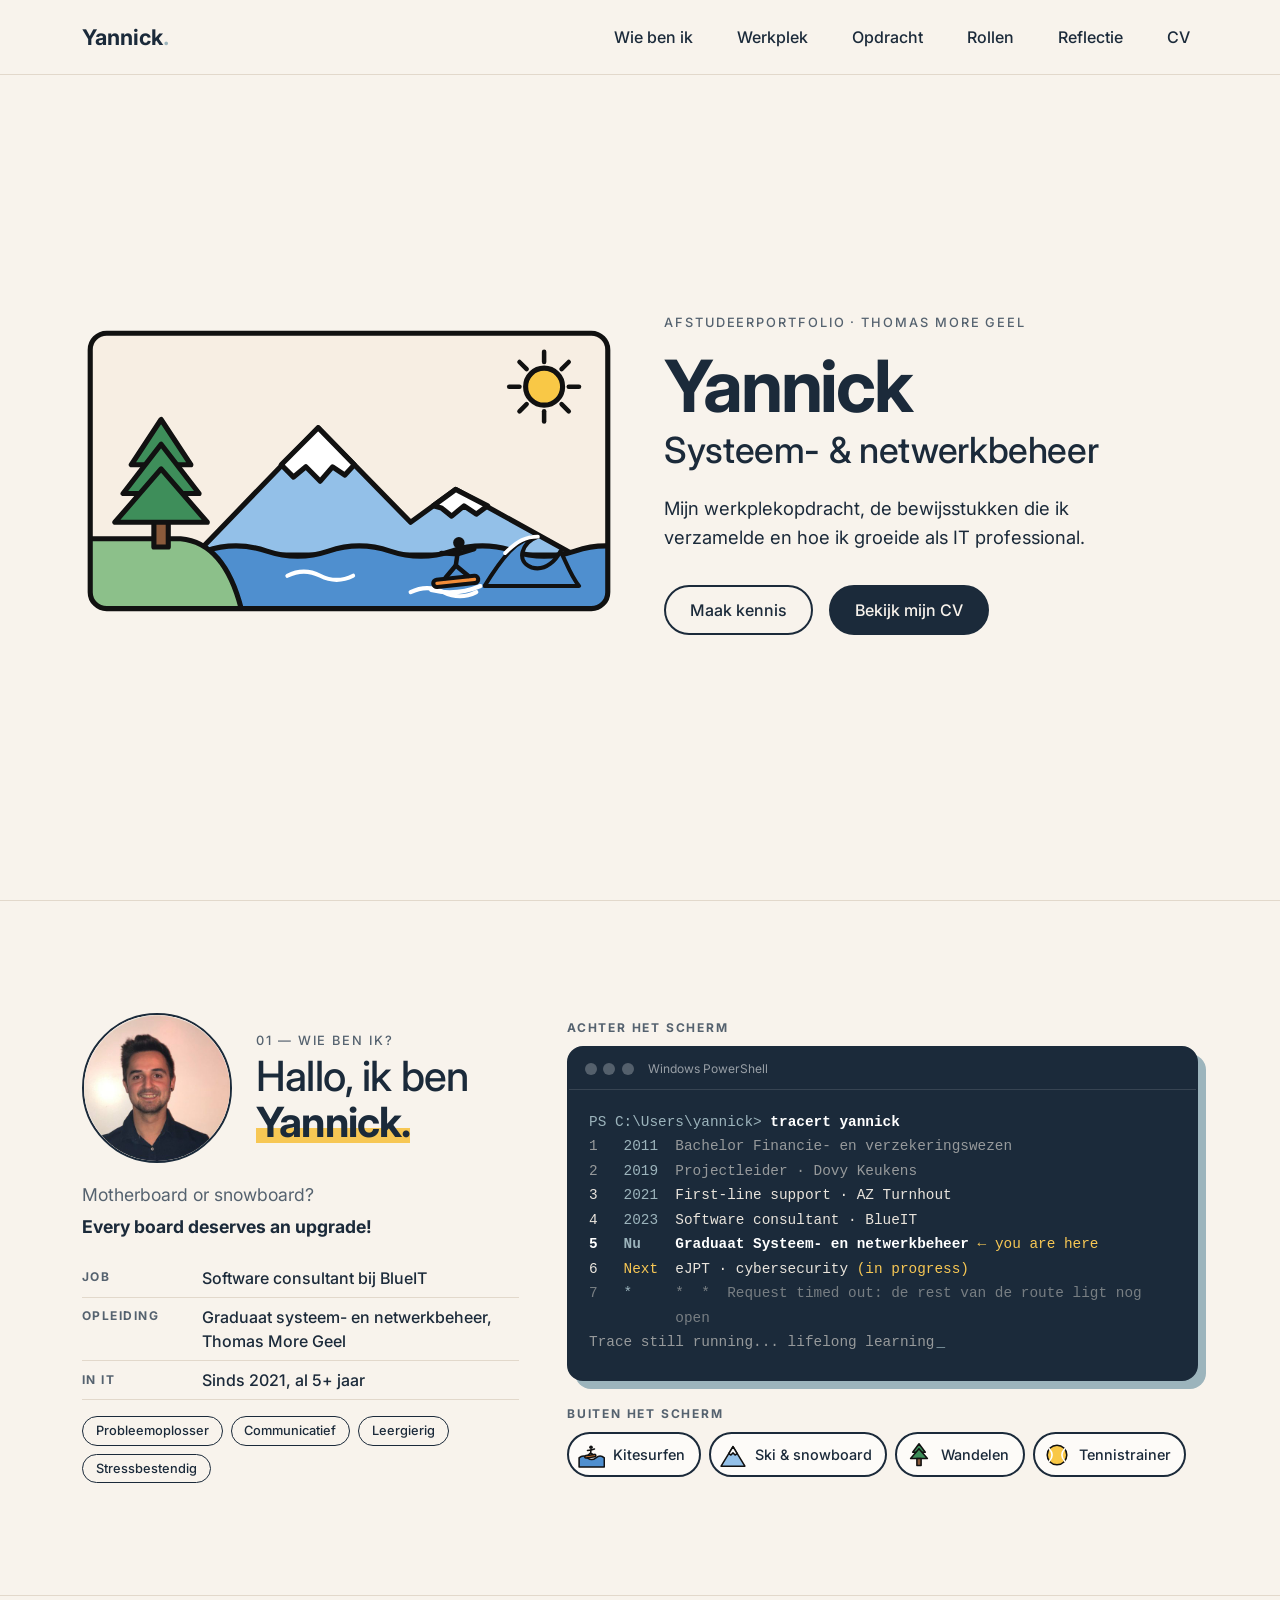
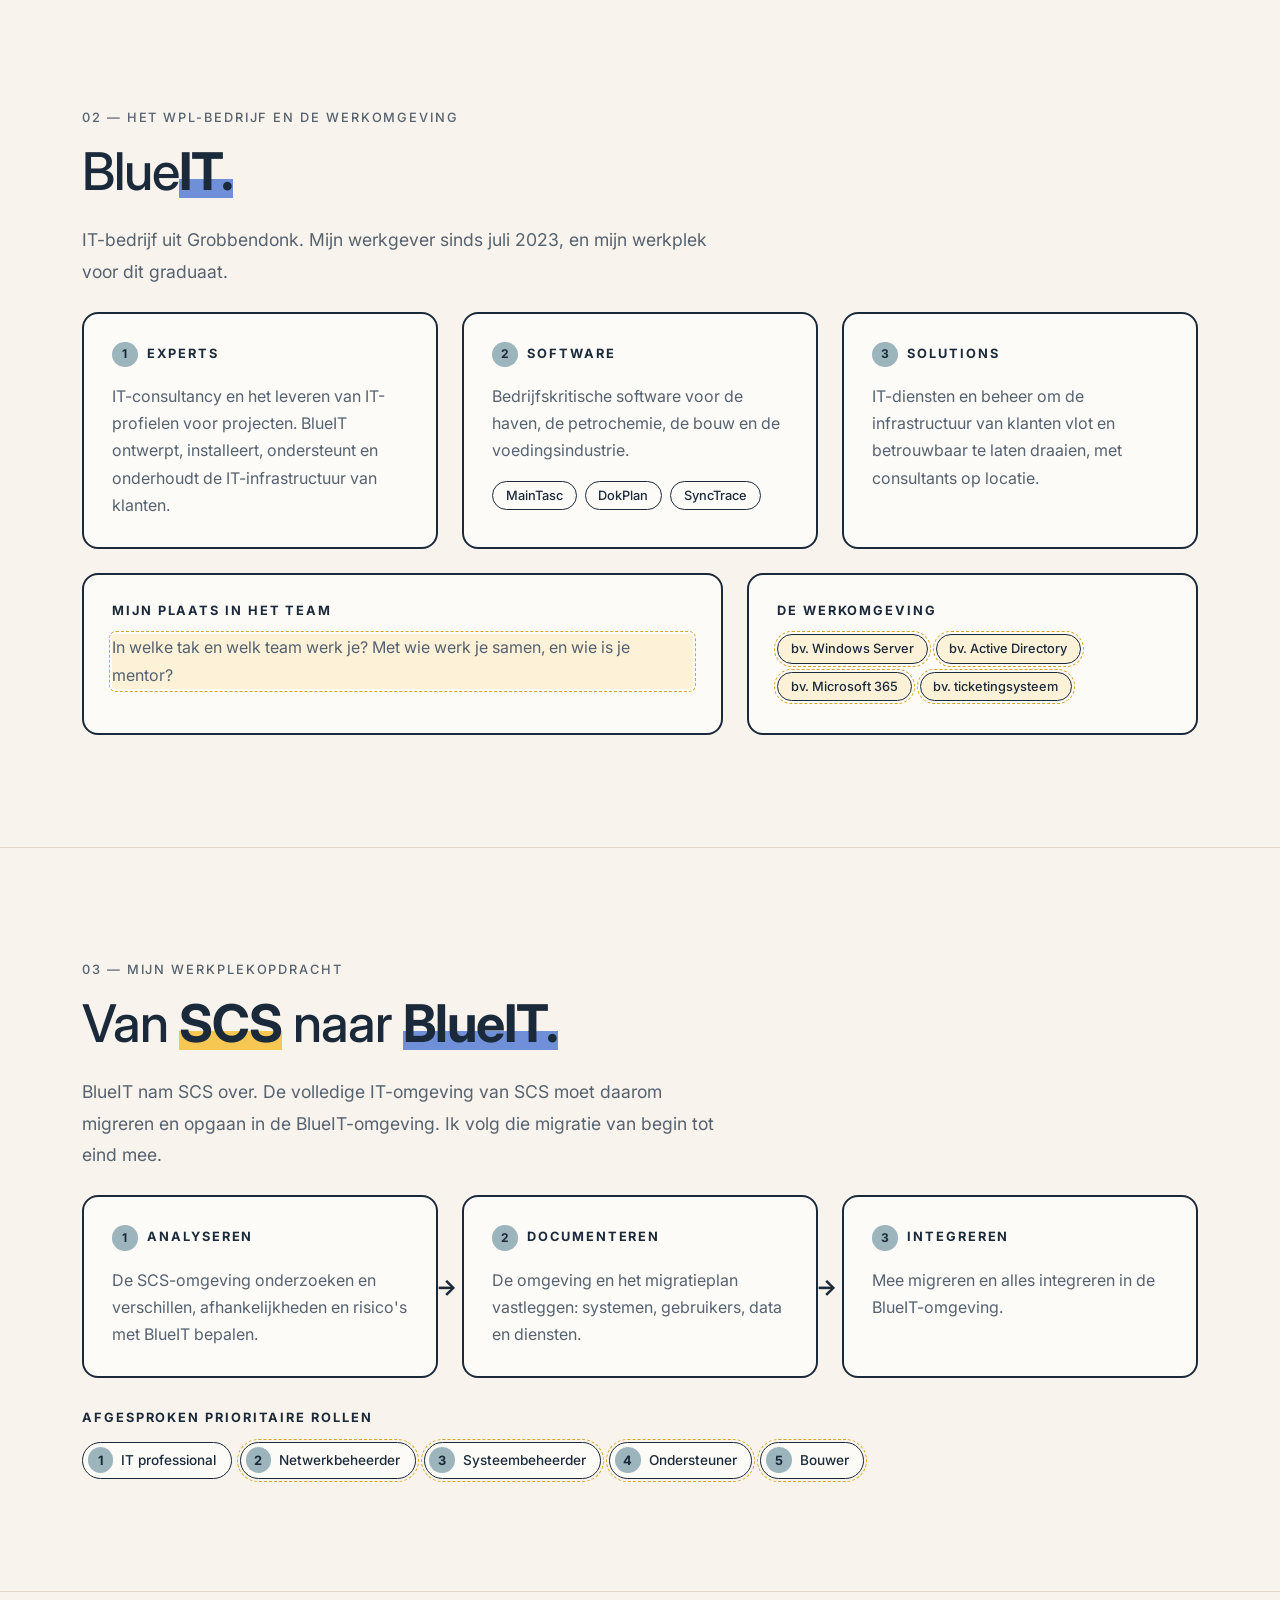
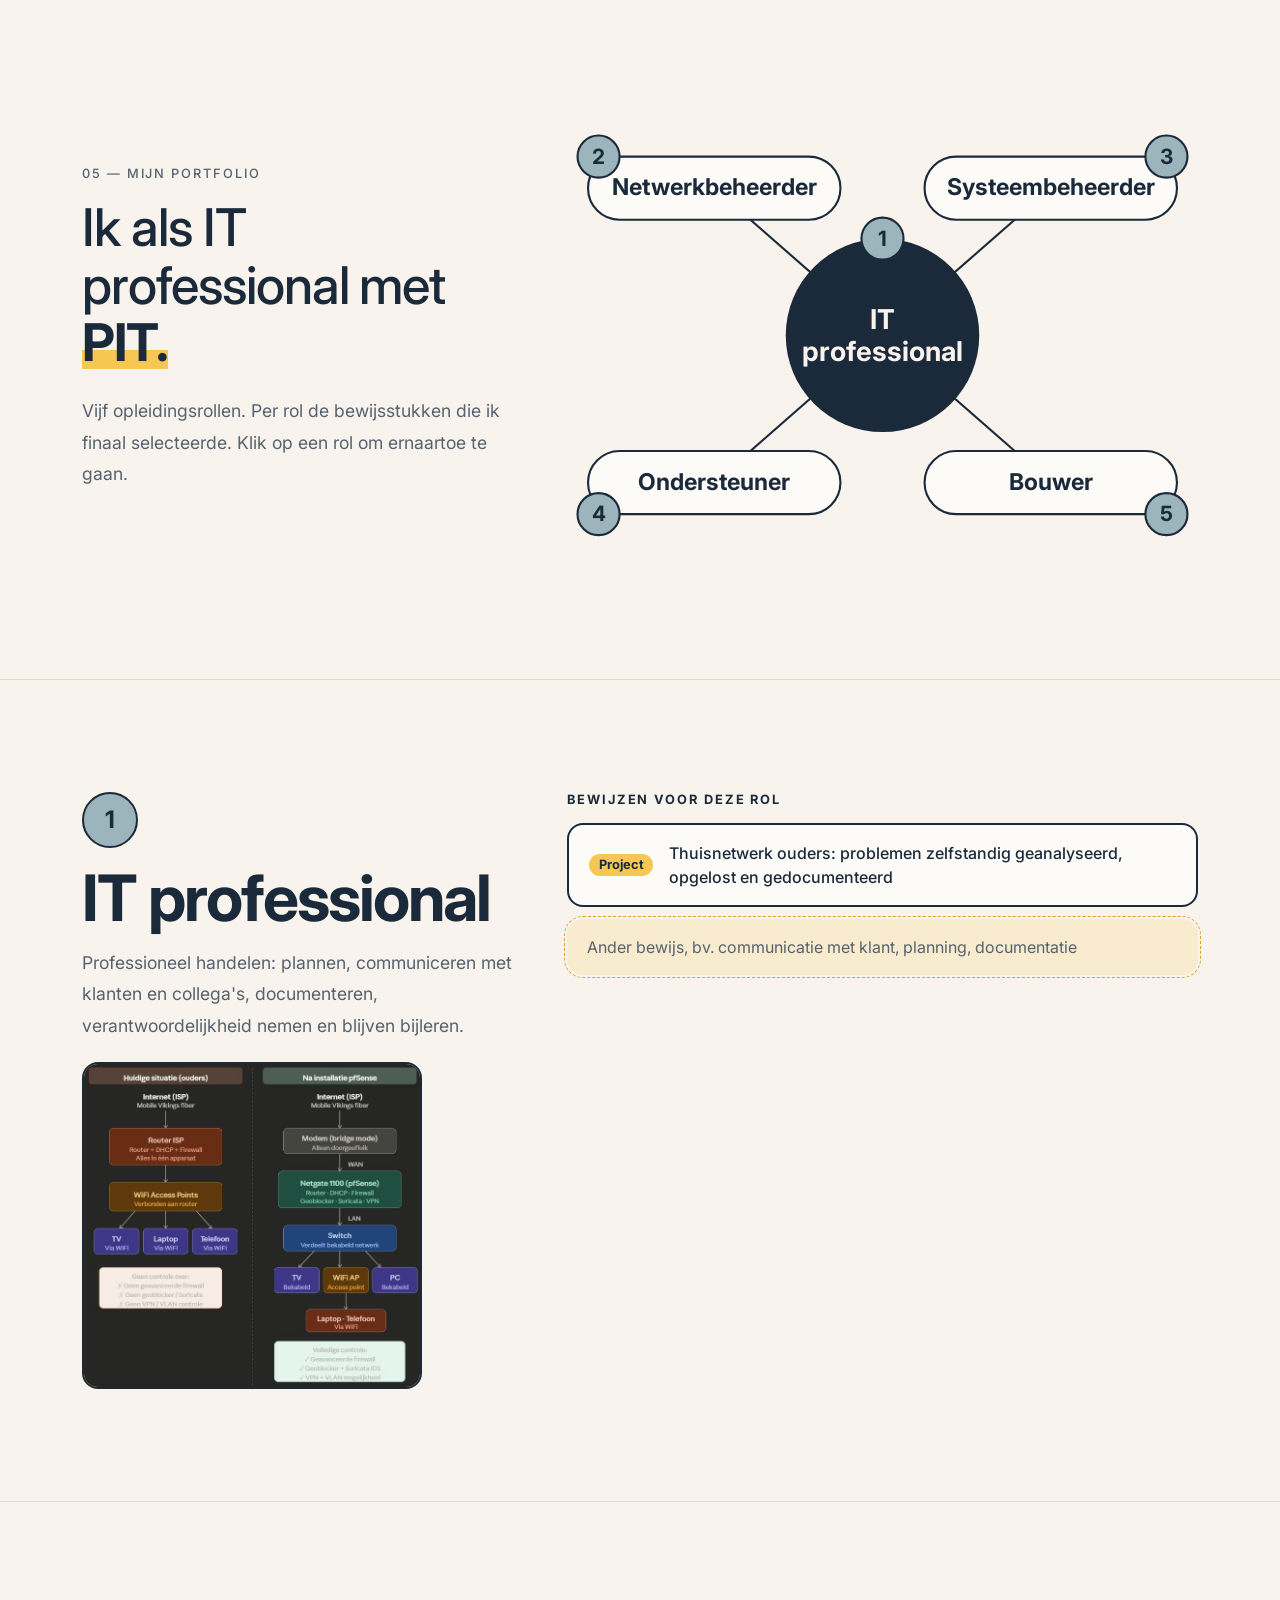
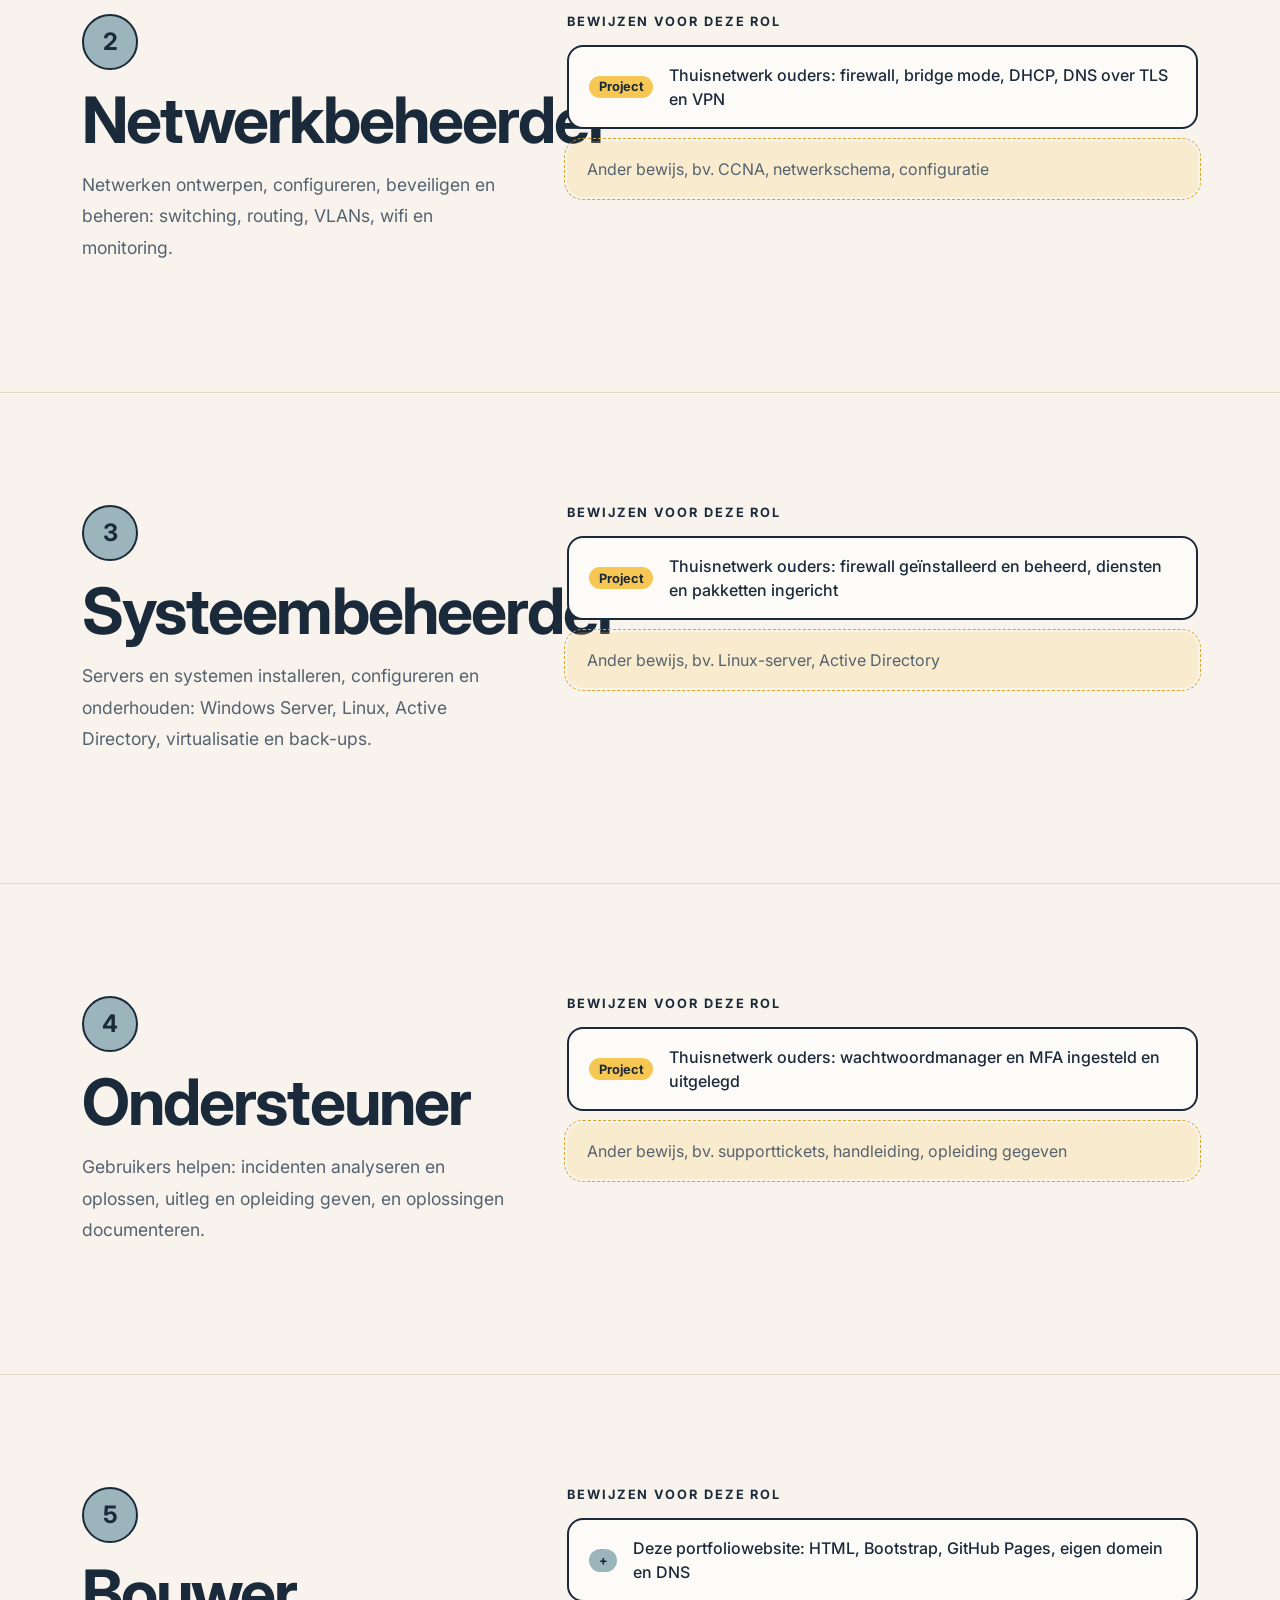
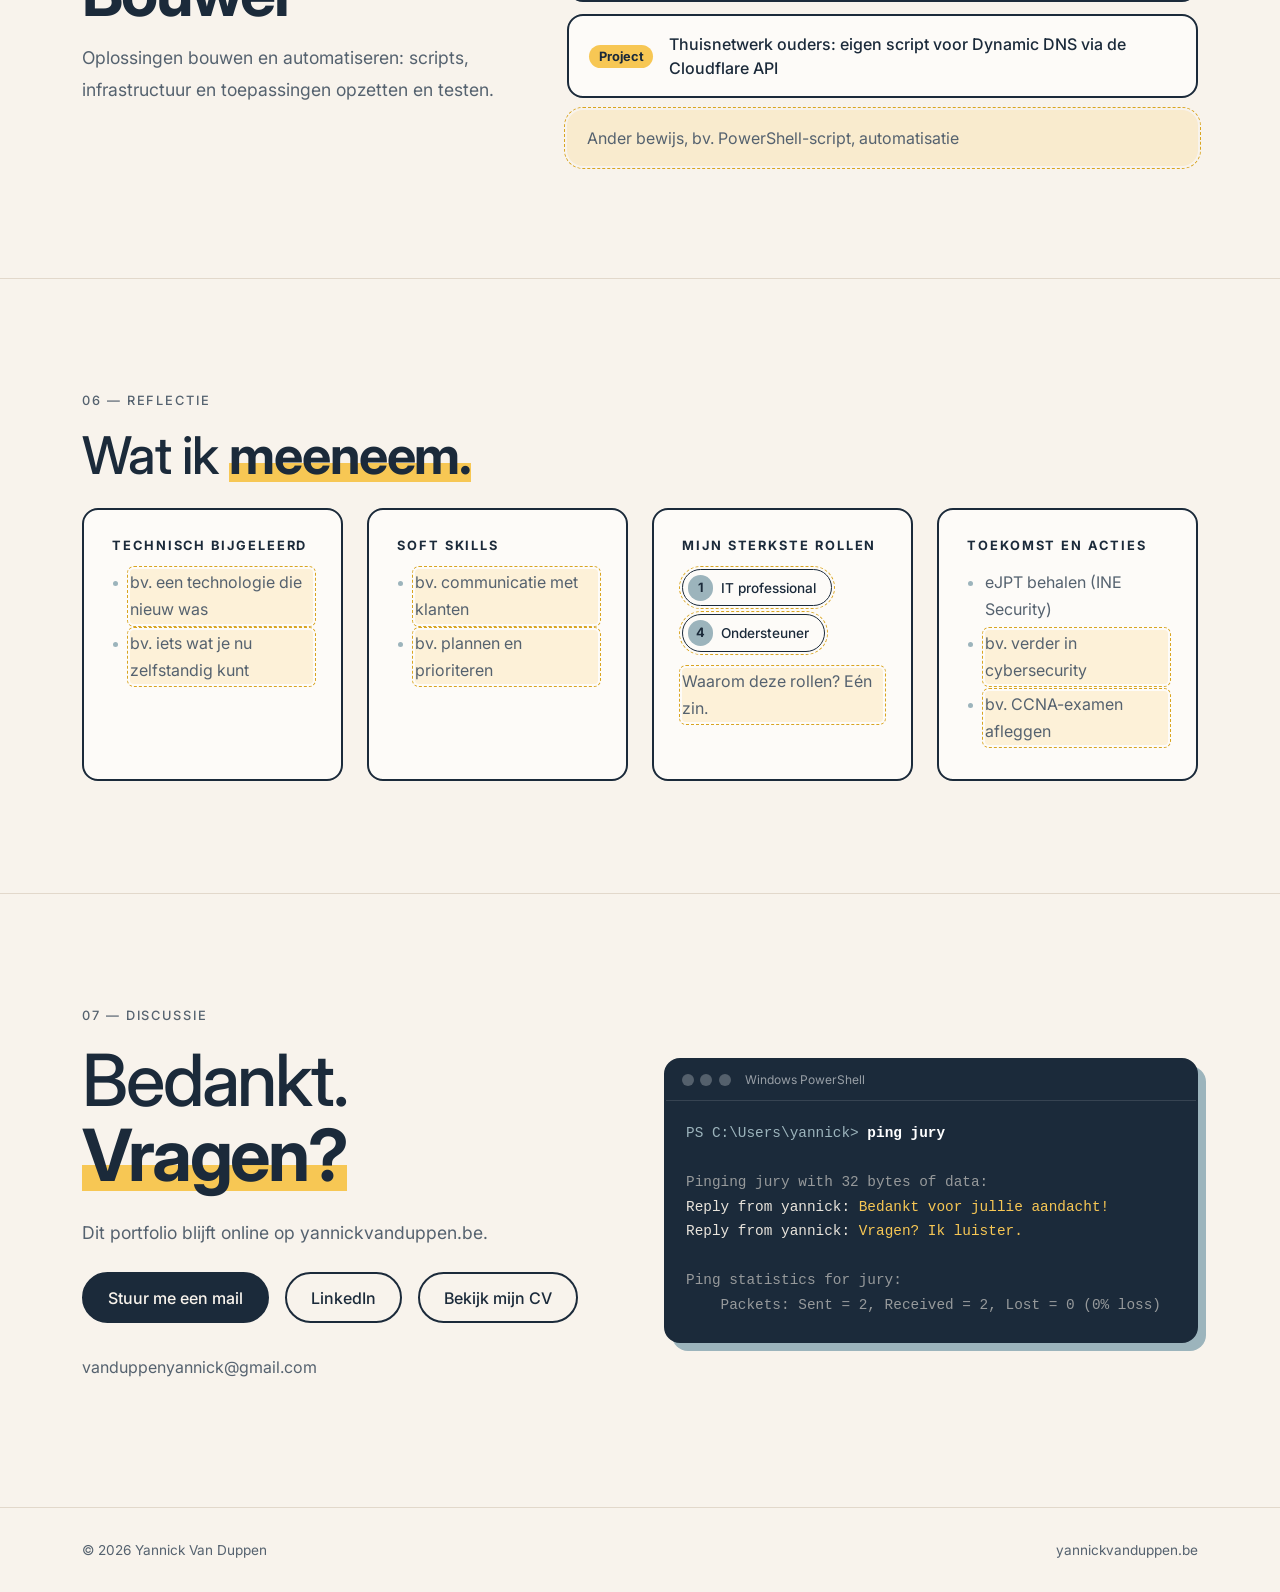
==== commit 4e5c156d: "Werkplekopdracht, rollen, reflectie en project thuisnetwerk online - Slide werkplekopdracht: van SCS" ====
--- a/index.html
+++ b/index.html
@@ -14,7 +14,7 @@
 
     <!-- Bootstrap, daarna eigen stijlen (zodat die voorrang krijgen) -->
     <link href="https://cdn.jsdelivr.net/npm/bootstrap@5.3.3/dist/css/bootstrap.min.css" rel="stylesheet">
-    <link href="style.css?v=8" rel="stylesheet">
+    <link href="style.css?v=15" rel="stylesheet">
 </head>
 <body>
 
@@ -45,10 +45,10 @@
                 <ul class="navbar-nav ms-auto">
                     <li class="nav-item"><a class="nav-link" href="#wie">Wie ben ik</a></li>
                     <li class="nav-item"><a class="nav-link" href="#werkplek">Werkplek</a></li>
-                    <li class="nav-item" hidden><a class="nav-link" href="#opdracht">Opdracht</a></li>
-                    <li class="nav-item" hidden><a class="nav-link" href="#bewijsstukken">Bewijsstukken</a></li>
-                    <li class="nav-item" hidden><a class="nav-link" href="#rollen">Rollen</a></li>
-                    <li class="nav-item" hidden><a class="nav-link" href="#reflectie">Reflectie</a></li>
+                    <li class="nav-item"><a class="nav-link" href="#opdracht">Opdracht</a></li>
+                    <li class="nav-item" hidden data-concept><a class="nav-link" href="#bewijsstukken">Bewijsstukken</a></li>
+                    <li class="nav-item"><a class="nav-link" href="#rollen">Rollen</a></li>
+                    <li class="nav-item"><a class="nav-link" href="#reflectie">Reflectie</a></li>
                     <li class="nav-item"><a class="nav-link" href="cv.html">CV</a></li>
                 </ul>
             </div>
@@ -99,7 +99,7 @@
                         <p class="lead-text mb-3">Motherboard or snowboard?<br><strong class="board-zin">Every board deserves an upgrade!</strong></p>
 
                         <dl class="wie-feiten">
-                            <div><dt>Job</dt><dd>Software consultant / functioneel analist bij BlueIT</dd></div>
+                            <div><dt>Job</dt><dd>Software consultant bij BlueIT</dd></div>
                             <div><dt>Opleiding</dt><dd>Graduaat systeem- en netwerkbeheer, Thomas More Geel</dd></div>
                             <div><dt>In IT</dt><dd>Sinds 2021, al <span class="jaren-in-it">5</span>+ jaar</dd></div>
                         </dl>
@@ -194,7 +194,7 @@
                 </div>
 
                 <!-- NOG NIET KLAAR: haal 'hidden' weg zodra dit ingevuld is -->
-                <div class="row g-4" hidden>
+                <div class="row g-4">
                     <div class="col-12 col-lg-7">
                         <div class="kaart h-100">
                             <h3 class="kaart-titel">Mijn plaats in het team</h3>
@@ -220,31 +220,33 @@
         </section>
 
         <!-- 03 — Mijn werkplekopdracht (± 2') -->
-        <section class="section slide" id="opdracht" hidden>
+        <section class="section slide" id="opdracht">
             <div class="container">
                 <p class="section-label">03 — Mijn werkplekopdracht</p>
-                <h2 class="section-title"><span class="invullen">[Titel van de opdracht]</span></h2>
-
-                <div class="row g-4">
+                <h2 class="section-title">Van <strong>SCS</strong> naar <strong class="streep-blauw">BlueIT.</strong></h2>
+                <p class="lead-text mb-4">
+                    BlueIT nam SCS over. De volledige IT-omgeving van SCS moet daarom migreren en opgaan in de BlueIT-omgeving.
+                    Ik volg die migratie van begin tot eind mee.
+                </p>
+
+                <!-- De opdracht in drie stappen -->
+                <div class="row g-4 opdracht-stappen">
                     <div class="col-12 col-md-4">
                         <div class="kaart h-100">
-                            <span class="kaart-num">A</span>
-                            <h3 class="kaart-titel">Context</h3>
-                            <p class="invullen">Wat was de situatie of het probleem bij de start?</p>
+                            <h3 class="kaart-titel"><span class="kaart-num">1</span>Analyseren</h3>
+                            <p class="mb-0">De SCS-omgeving onderzoeken en verschillen, afhankelijkheden en risico's met BlueIT bepalen.</p>
                         </div>
                     </div>
                     <div class="col-12 col-md-4">
                         <div class="kaart h-100">
-                            <span class="kaart-num">B</span>
-                            <h3 class="kaart-titel">Doel</h3>
-                            <p class="invullen">Wat moest er op het einde opgeleverd of bereikt zijn?</p>
+                            <h3 class="kaart-titel"><span class="kaart-num">2</span>Documenteren</h3>
+                            <p class="mb-0">De omgeving en het migratieplan vastleggen: systemen, gebruikers, data en diensten.</p>
                         </div>
                     </div>
                     <div class="col-12 col-md-4">
                         <div class="kaart h-100">
-                            <span class="kaart-num">C</span>
-                            <h3 class="kaart-titel">Aanpak</h3>
-                            <p class="invullen">Hoe pakte je het aan? Fases, planning, tools.</p>
+                            <h3 class="kaart-titel"><span class="kaart-num">3</span>Integreren</h3>
+                            <p class="mb-0">Mee migreren en alles integreren in de BlueIT-omgeving.</p>
                         </div>
                     </div>
                 </div>
@@ -264,11 +266,11 @@
         </section>
 
         <!-- 04 — Portfoliobewijsstukken (± 9', max. 6 slides) -->
-        <section class="section slide" id="bewijsstukken" hidden>
+        <section class="section slide" id="bewijsstukken" hidden data-concept>
             <div class="container">
                 <p class="section-label">04 — Portfoliobewijsstukken</p>
                 <h2 class="section-title">Mijn sterkste <strong>bewijzen.</strong></h2>
-                <p class="lead-text mb-4">Zes bewijsstukken uit mijn werkplekopdracht, gekozen op basis van de afgesproken prioritaire rollen.</p>
+                <p class="lead-text mb-4">Zes bewijsstukken uit mijn werkplekopdracht bij BlueIT, gekozen op basis van de afgesproken prioritaire rollen.</p>
 
                 <!-- Overzicht: klik om naar een bewijsstuk te springen -->
                 <ol class="bewijs-overzicht">
@@ -286,11 +288,11 @@
             BEWIJSSTUK-SJABLOON
             - Vervang de afbeelding: <img src="img/bewijs-1.webp" alt="..." loading="lazy">
             - Hou het kort: dit is één slide. Details kunnen later op een aparte pagina.
-            - Rol-labels: laat alleen de rollen staan waar dit bewijsstuk bij hoort.
+            - Deze bewijsstukken komen uit de werkplekopdracht en staan los van de bewijzen per rol (sectie 05).
         -->
 
-        <!-- Bewijsstuk 1 -->
-        <section class="section slide bewijs" id="bewijs-1" hidden>
+        <!-- Bewijsstuk 1 (uit de werkplekopdracht bij BlueIT) -->
+        <section class="section slide bewijs" id="bewijs-1" hidden data-concept>
             <div class="container">
                 <div class="row g-5 align-items-center">
                     <div class="col-12 col-lg-6">
@@ -307,16 +309,13 @@
                             <dt>Resultaat</dt>
                             <dd class="invullen">Wat werkte er op het einde? Liefst meetbaar.</dd>
                         </dl>
-                        <div class="d-flex flex-wrap gap-2">
-                            <a class="rol-badge" href="#rol-2"><b>2</b> Netwerkbeheerder</a>
-                        </div>
                     </div>
                 </div>
             </div>
         </section>
 
         <!-- Bewijsstuk 2 -->
-        <section class="section slide bewijs" id="bewijs-2" hidden>
+        <section class="section slide bewijs" id="bewijs-2" hidden data-concept>
             <div class="container">
                 <div class="row g-5 align-items-center">
                     <div class="col-12 col-lg-6">
@@ -333,16 +332,13 @@
                             <dt>Resultaat</dt>
                             <dd class="invullen">Wat werkte er op het einde? Liefst meetbaar.</dd>
                         </dl>
-                        <div class="d-flex flex-wrap gap-2">
-                            <a class="rol-badge" href="#rol-3"><b>3</b> Systeembeheerder</a>
-                        </div>
                     </div>
                 </div>
             </div>
         </section>
 
         <!-- Bewijsstuk 3 -->
-        <section class="section slide bewijs" id="bewijs-3" hidden>
+        <section class="section slide bewijs" id="bewijs-3" hidden data-concept>
             <div class="container">
                 <div class="row g-5 align-items-center">
                     <div class="col-12 col-lg-6">
@@ -359,16 +355,13 @@
                             <dt>Resultaat</dt>
                             <dd class="invullen">Wat werkte er op het einde? Liefst meetbaar.</dd>
                         </dl>
-                        <div class="d-flex flex-wrap gap-2">
-                            <a class="rol-badge" href="#rol-4"><b>4</b> Ondersteuner</a>
-                        </div>
                     </div>
                 </div>
             </div>
         </section>
 
         <!-- Bewijsstuk 4 -->
-        <section class="section slide bewijs" id="bewijs-4" hidden>
+        <section class="section slide bewijs" id="bewijs-4" hidden data-concept>
             <div class="container">
                 <div class="row g-5 align-items-center">
                     <div class="col-12 col-lg-6">
@@ -385,16 +378,13 @@
                             <dt>Resultaat</dt>
                             <dd class="invullen">Wat werkte er op het einde? Liefst meetbaar.</dd>
                         </dl>
-                        <div class="d-flex flex-wrap gap-2">
-                            <a class="rol-badge" href="#rol-5"><b>5</b> Bouwer</a>
-                        </div>
                     </div>
                 </div>
             </div>
         </section>
 
         <!-- Bewijsstuk 5 -->
-        <section class="section slide bewijs" id="bewijs-5" hidden>
+        <section class="section slide bewijs" id="bewijs-5" hidden data-concept>
             <div class="container">
                 <div class="row g-5 align-items-center">
                     <div class="col-12 col-lg-6">
@@ -411,16 +401,13 @@
                             <dt>Resultaat</dt>
                             <dd class="invullen">Wat werkte er op het einde? Liefst meetbaar.</dd>
                         </dl>
-                        <div class="d-flex flex-wrap gap-2">
-                            <a class="rol-badge" href="#rol-1"><b>1</b> IT professional</a>
-                        </div>
                     </div>
                 </div>
             </div>
         </section>
 
         <!-- Bewijsstuk 6 -->
-        <section class="section slide bewijs" id="bewijs-6" hidden>
+        <section class="section slide bewijs" id="bewijs-6" hidden data-concept>
             <div class="container">
                 <div class="row g-5 align-items-center">
                     <div class="col-12 col-lg-6">
@@ -437,17 +424,13 @@
                             <dt>Resultaat</dt>
                             <dd class="invullen">Wat werkte er op het einde? Liefst meetbaar.</dd>
                         </dl>
-                        <div class="d-flex flex-wrap gap-2">
-                            <a class="rol-badge" href="#rol-2"><b>2</b> Netwerkbeheerder</a>
-                            <a class="rol-badge" href="#rol-3"><b>3</b> Systeembeheerder</a>
-                        </div>
                     </div>
                 </div>
             </div>
         </section>
 
         <!-- 05 — Ik als IT professional met PIT (± 5', 1 slide per rol) -->
-        <section class="section slide" id="rollen" hidden>
+        <section class="section slide" id="rollen">
             <div class="container">
                 <div class="row g-5 align-items-center">
                     <div class="col-12 col-lg-5">
@@ -510,22 +493,26 @@
         <!--
             ROL-SJABLOON
             - "Wat de rol inhoudt" is een korte omschrijving: controleer die met de officiële omschrijving van je opleiding.
-            - Bewijsstukken: verwijs naar #bewijs-1 t.e.m. #bewijs-6, of naar andere bewijzen uit je portfolio.
+            - Bewijzen per rol staan los van de werkplek-bewijsstukken (sectie 04): school, eigen projecten, certificaten, ervaring.
         -->
 
         <!-- Rol 1 — IT professional -->
-        <section class="section slide rol" id="rol-1" hidden>
+        <section class="section slide rol" id="rol-1">
             <div class="container">
                 <div class="row g-5">
                     <div class="col-12 col-lg-5">
                         <span class="rol-nummer">1</span>
                         <h2 class="rol-titel">IT professional</h2>
                         <p class="lead-text">Professioneel handelen: plannen, communiceren met klanten en collega's, documenteren, verantwoordelijkheid nemen en blijven bijleren.</p>
+                        <!-- Netwerkschema van het eigen project (thuisnetwerk ouders) -->
+                        <a class="rol-foto" href="thuisnetwerk.html">
+                            <img class="bewijs-img" src="img/bewijs-thuisnetwerk.jpg" alt="Netwerkschema voor en na van het eigen project: het thuisnetwerk van mijn ouders beveiligen met een eigen firewall." width="695" height="668" loading="lazy">
+                        </a>
                     </div>
                     <div class="col-12 col-lg-7">
-                        <h3 class="kaart-titel">Geselecteerde bewijsstukken</h3>
+                        <h3 class="kaart-titel">Bewijzen voor deze rol</h3>
                         <ul class="rol-bewijzen">
-                            <li><a href="#bewijs-5"><span>05</span> <span class="invullen">Titel bewijsstuk</span></a></li>
+                            <li><a class="project-link" href="thuisnetwerk.html"><span>Project</span> Thuisnetwerk ouders: problemen zelfstandig geanalyseerd, opgelost en gedocumenteerd</a></li>
                             <li class="invullen">Ander bewijs, bv. communicatie met klant, planning, documentatie</li>
                         </ul>
                     </div>
@@ -534,7 +521,7 @@
         </section>
 
         <!-- Rol 2 — Netwerkbeheerder -->
-        <section class="section slide rol" id="rol-2" hidden>
+        <section class="section slide rol" id="rol-2">
             <div class="container">
                 <div class="row g-5">
                     <div class="col-12 col-lg-5">
@@ -543,10 +530,9 @@
                         <p class="lead-text">Netwerken ontwerpen, configureren, beveiligen en beheren: switching, routing, VLANs, wifi en monitoring.</p>
                     </div>
                     <div class="col-12 col-lg-7">
-                        <h3 class="kaart-titel">Geselecteerde bewijsstukken</h3>
+                        <h3 class="kaart-titel">Bewijzen voor deze rol</h3>
                         <ul class="rol-bewijzen">
-                            <li><a href="#bewijs-1"><span>01</span> <span class="invullen">Titel bewijsstuk</span></a></li>
-                            <li><a href="#bewijs-6"><span>06</span> <span class="invullen">Titel bewijsstuk</span></a></li>
+                            <li><a class="project-link" href="thuisnetwerk.html"><span>Project</span> Thuisnetwerk ouders: firewall, bridge mode, DHCP, DNS over TLS en VPN</a></li>
                             <li class="invullen">Ander bewijs, bv. CCNA, netwerkschema, configuratie</li>
                         </ul>
                     </div>
@@ -555,7 +541,7 @@
         </section>
 
         <!-- Rol 3 — Systeembeheerder -->
-        <section class="section slide rol" id="rol-3" hidden>
+        <section class="section slide rol" id="rol-3">
             <div class="container">
                 <div class="row g-5">
                     <div class="col-12 col-lg-5">
@@ -564,10 +550,9 @@
                         <p class="lead-text">Servers en systemen installeren, configureren en onderhouden: Windows Server, Linux, Active Directory, virtualisatie en back-ups.</p>
                     </div>
                     <div class="col-12 col-lg-7">
-                        <h3 class="kaart-titel">Geselecteerde bewijsstukken</h3>
+                        <h3 class="kaart-titel">Bewijzen voor deze rol</h3>
                         <ul class="rol-bewijzen">
-                            <li><a href="#bewijs-2"><span>02</span> <span class="invullen">Titel bewijsstuk</span></a></li>
-                            <li><a href="#bewijs-6"><span>06</span> <span class="invullen">Titel bewijsstuk</span></a></li>
+                            <li><a class="project-link" href="thuisnetwerk.html"><span>Project</span> Thuisnetwerk ouders: firewall geïnstalleerd en beheerd, diensten en pakketten ingericht</a></li>
                             <li class="invullen">Ander bewijs, bv. Linux-server, Active Directory</li>
                         </ul>
                     </div>
@@ -576,7 +561,7 @@
         </section>
 
         <!-- Rol 4 — Ondersteuner -->
-        <section class="section slide rol" id="rol-4" hidden>
+        <section class="section slide rol" id="rol-4">
             <div class="container">
                 <div class="row g-5">
                     <div class="col-12 col-lg-5">
@@ -585,9 +570,9 @@
                         <p class="lead-text">Gebruikers helpen: incidenten analyseren en oplossen, uitleg en opleiding geven, en oplossingen documenteren.</p>
                     </div>
                     <div class="col-12 col-lg-7">
-                        <h3 class="kaart-titel">Geselecteerde bewijsstukken</h3>
+                        <h3 class="kaart-titel">Bewijzen voor deze rol</h3>
                         <ul class="rol-bewijzen">
-                            <li><a href="#bewijs-3"><span>03</span> <span class="invullen">Titel bewijsstuk</span></a></li>
+                            <li><a class="project-link" href="thuisnetwerk.html"><span>Project</span> Thuisnetwerk ouders: wachtwoordmanager en MFA ingesteld en uitgelegd</a></li>
                             <li class="invullen">Ander bewijs, bv. supporttickets, handleiding, opleiding gegeven</li>
                         </ul>
                     </div>
@@ -596,7 +581,7 @@
         </section>
 
         <!-- Rol 5 — Bouwer -->
-        <section class="section slide rol" id="rol-5" hidden>
+        <section class="section slide rol" id="rol-5">
             <div class="container">
                 <div class="row g-5">
                     <div class="col-12 col-lg-5">
@@ -605,10 +590,10 @@
                         <p class="lead-text">Oplossingen bouwen en automatiseren: scripts, infrastructuur en toepassingen opzetten en testen.</p>
                     </div>
                     <div class="col-12 col-lg-7">
-                        <h3 class="kaart-titel">Geselecteerde bewijsstukken</h3>
+                        <h3 class="kaart-titel">Bewijzen voor deze rol</h3>
                         <ul class="rol-bewijzen">
-                            <li><a href="#bewijs-4"><span>04</span> <span class="invullen">Titel bewijsstuk</span></a></li>
                             <li><a href="https://yannickvanduppen.be"><span>+</span> Deze portfoliowebsite: HTML, Bootstrap, GitHub Pages, eigen domein en DNS</a></li>
+                            <li><a class="project-link" href="thuisnetwerk.html"><span>Project</span> Thuisnetwerk ouders: eigen script voor Dynamic DNS via de Cloudflare API</a></li>
                             <li class="invullen">Ander bewijs, bv. PowerShell-script, automatisatie</li>
                         </ul>
                     </div>
@@ -617,7 +602,7 @@
         </section>
 
         <!-- 06 — Reflectie en toekomst (± 2') -->
-        <section class="section slide" id="reflectie" hidden>
+        <section class="section slide" id="reflectie">
             <div class="container">
                 <p class="section-label">06 — Reflectie</p>
                 <h2 class="section-title">Wat ik <strong>meeneem.</strong></h2>
@@ -714,7 +699,7 @@
     </footer>
 
     <script src="https://cdn.jsdelivr.net/npm/bootstrap@5.3.3/dist/js/bootstrap.bundle.min.js"></script>
-    <script src="presentatie.js?v=5"></script>
+    <script src="presentatie.js?v=7"></script>
     <script>
         // Sluit het gsm-menu nadat je op een link klikt
         document.querySelectorAll('#menu .nav-link').forEach(function (link) {
--- a/style.css
+++ b/style.css
@@ -704,6 +704,27 @@
     font-variant-numeric: tabular-nums;
 }
 
+/* ===== Conceptweergave: melding onderaan, alleen lokaal ===== */
+.concept-balk {
+    position: fixed;
+    left: 50%;
+    bottom: 1rem;
+    z-index: 2001;
+    transform: translateX(-50%);
+    padding: 0.35rem 1rem;
+    border: 1.5px dashed #d9a521;
+    border-radius: 999px;
+    background: rgba(247, 199, 84, 0.9);
+    color: var(--ink);
+    font-size: 0.8rem;
+    font-weight: 500;
+    pointer-events: none;
+}
+
+body.presentatie .concept-balk {
+    display: none;
+}
+
 /* ===== Nog in te vullen (geel gestippeld) — verdwijnt zodra je de class weghaalt ===== */
 .invullen {
     background: rgba(247, 199, 84, 0.2);
@@ -892,6 +913,25 @@
 
 .kaart-lijst li::marker {
     color: var(--primary);
+}
+
+/* Pijlen tussen de drie stappen van de werkplekopdracht (vanaf tablet) */
+@media (min-width: 768px) {
+    .opdracht-stappen > div:not(:last-child) .kaart {
+        position: relative;
+    }
+
+    .opdracht-stappen > div:not(:last-child) .kaart::after {
+        content: "→";
+        position: absolute;
+        top: 50%;
+        right: -1.3rem;
+        z-index: 1;
+        transform: translateY(-50%);
+        font-size: 1.4rem;
+        font-weight: 700;
+        color: var(--ink);
+    }
 }
 
 .prioritair {
@@ -1018,8 +1058,32 @@
     margin-bottom: 1.5rem;
 }
 
+/* Kop van een projectpagina (bv. thuisnetwerk.html) */
+.project-kop {
+    padding-top: 8rem;
+    border-top: none;
+}
+
+/* Foto/schema op een rol-slide (klikbaar naar het project) */
+.rol-foto {
+    display: block;
+    max-width: 340px;
+    margin-top: 1.25rem;
+    transition: box-shadow 0.2s;
+    border-radius: 1rem;
+}
+
+.rol-foto:hover {
+    box-shadow: 6px 6px 0 var(--primary);
+}
+
+/* Verwijzing naar een eigen project bij een rol */
+.rol-bewijzen .project-link > span:first-child {
+    background: var(--accent);
+}
+
 .bewijs-info dt {
-    margin-top: 1rem;
+    margin-top: 0.75rem;
     font-size: 0.8rem;
     font-weight: 700;
     letter-spacing: 0.1em;
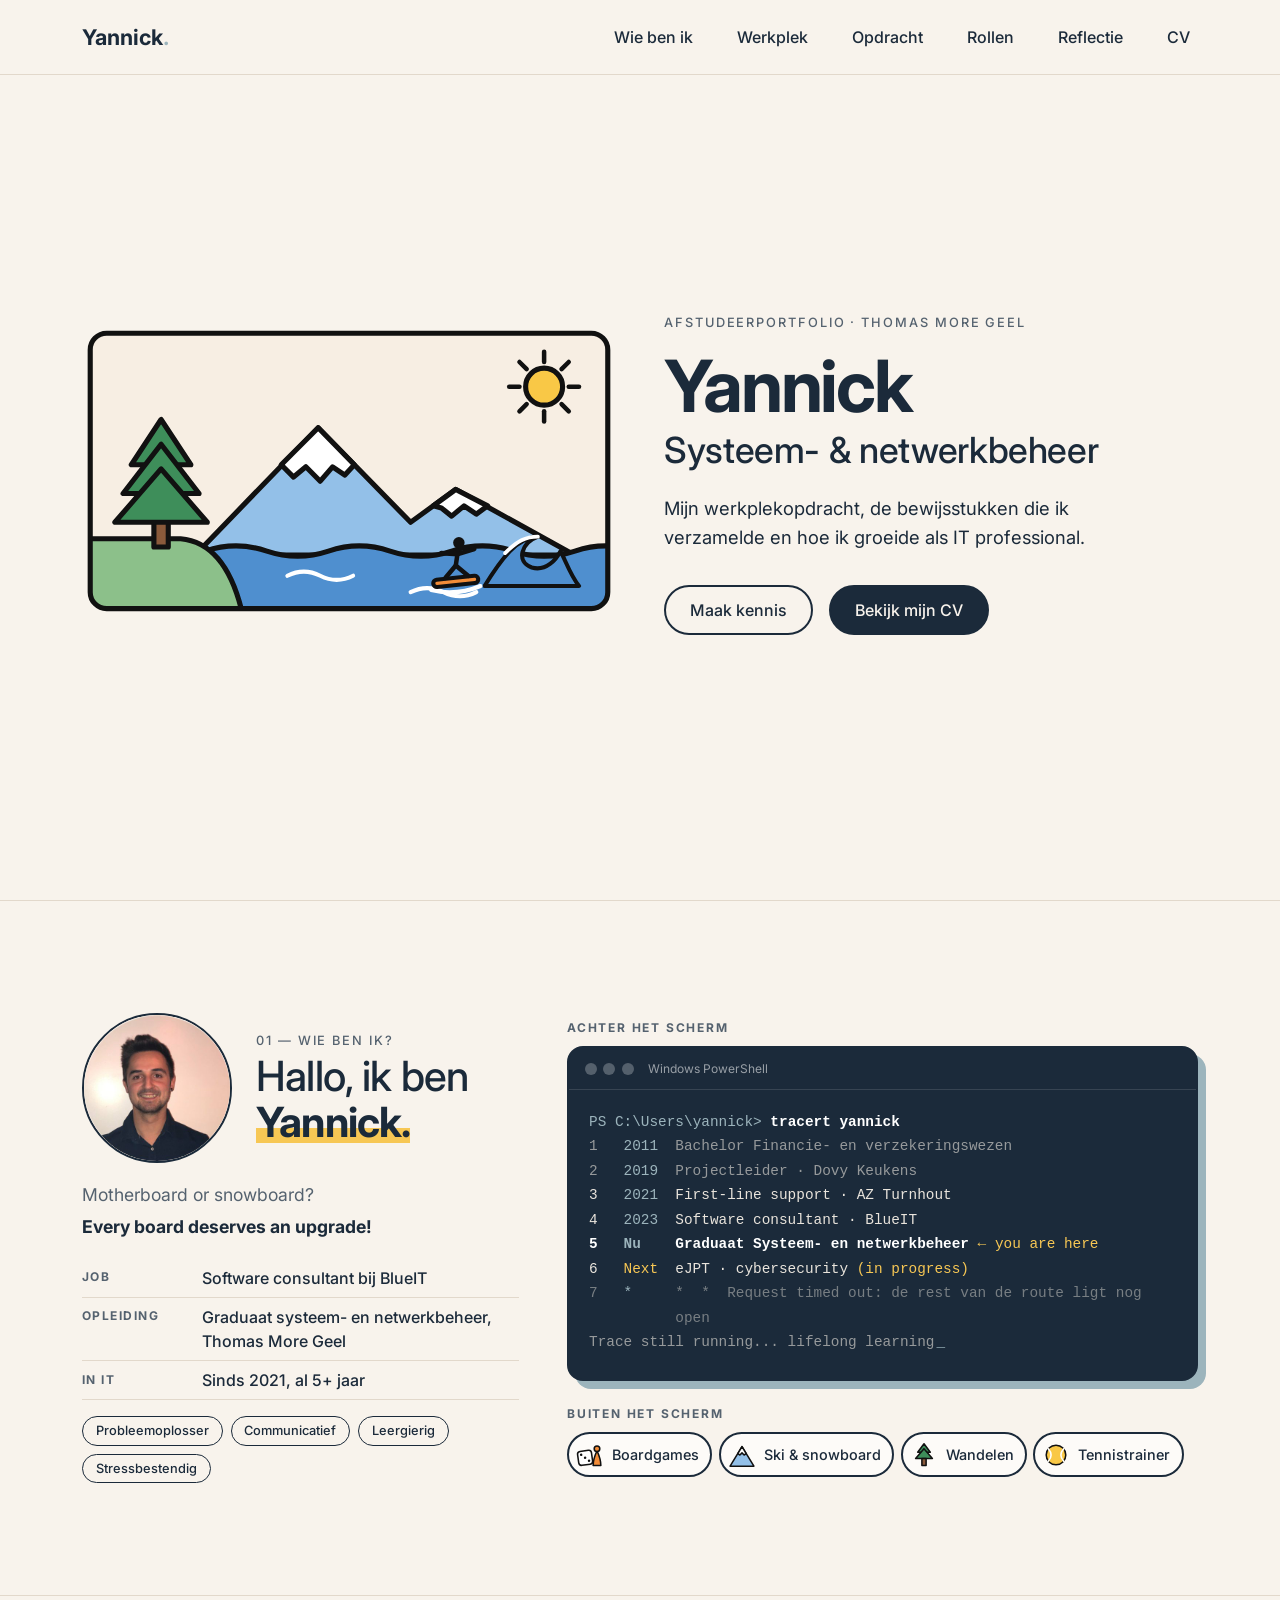
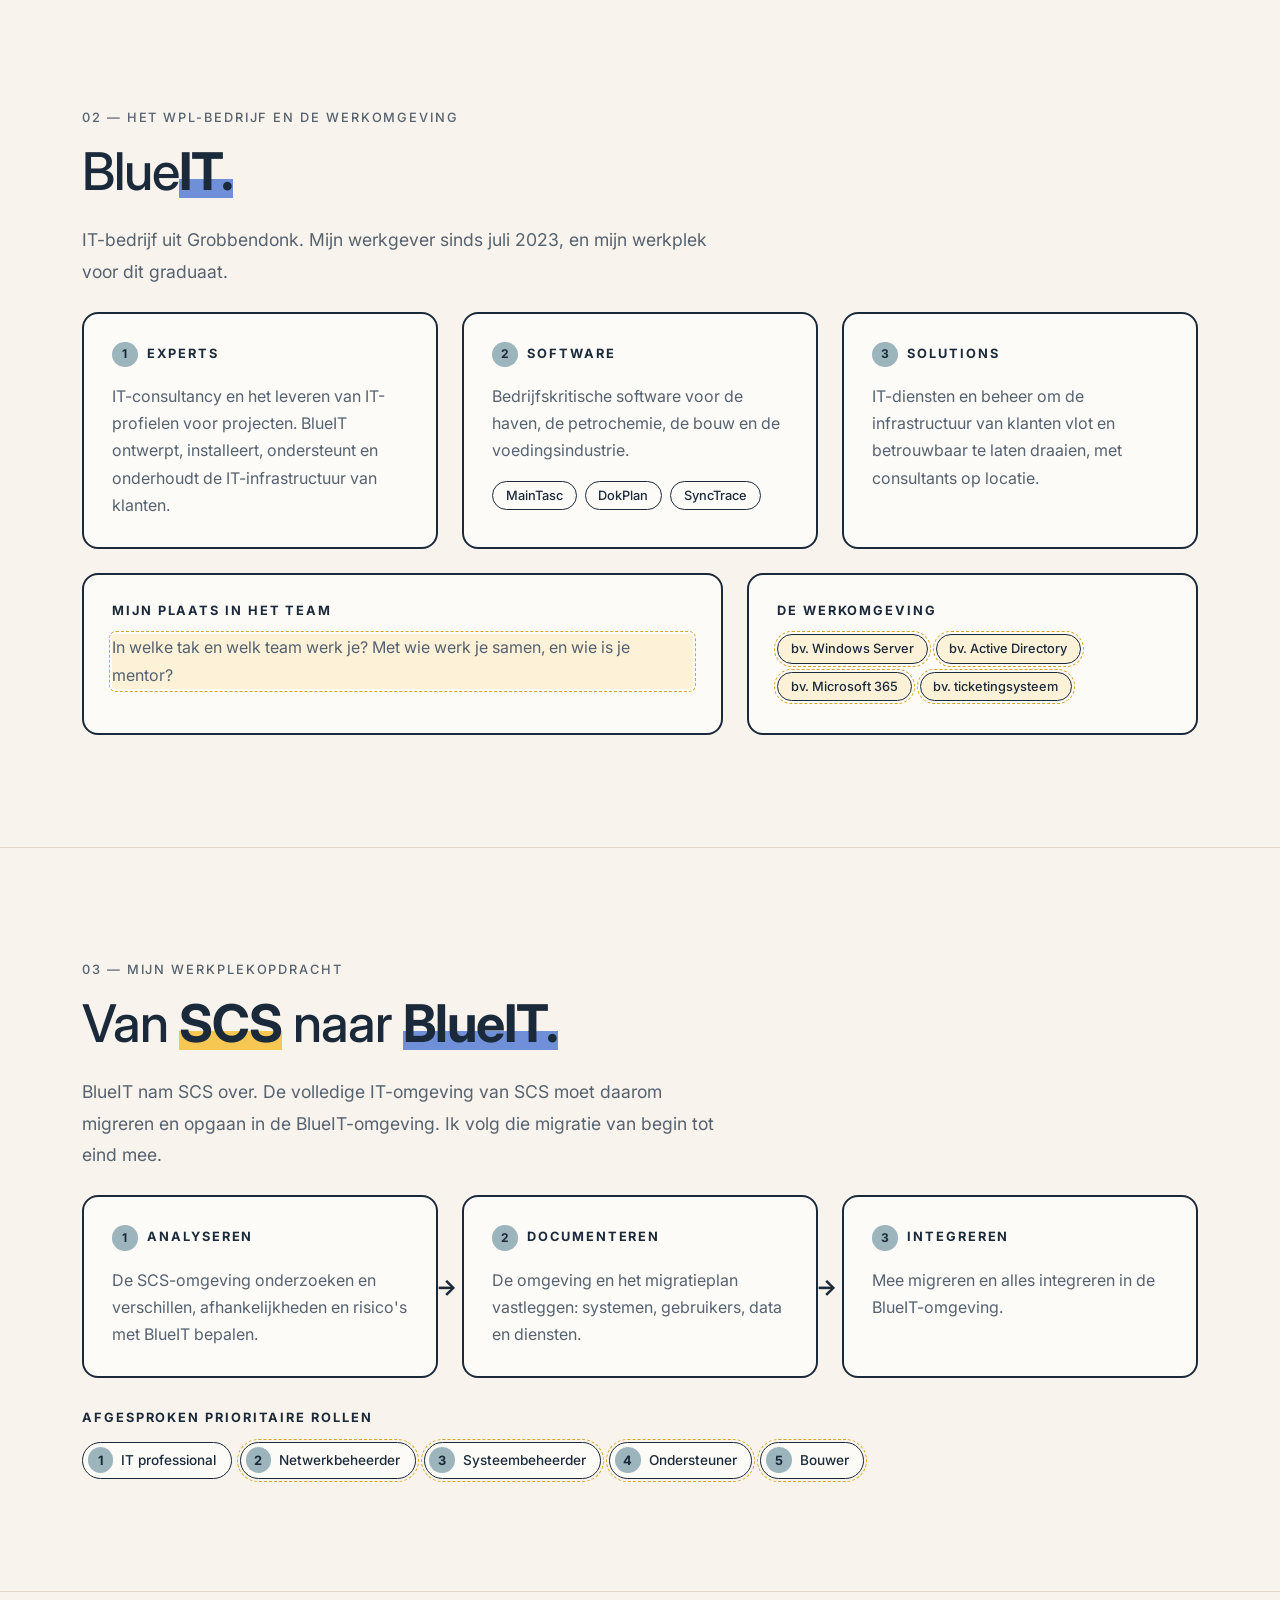
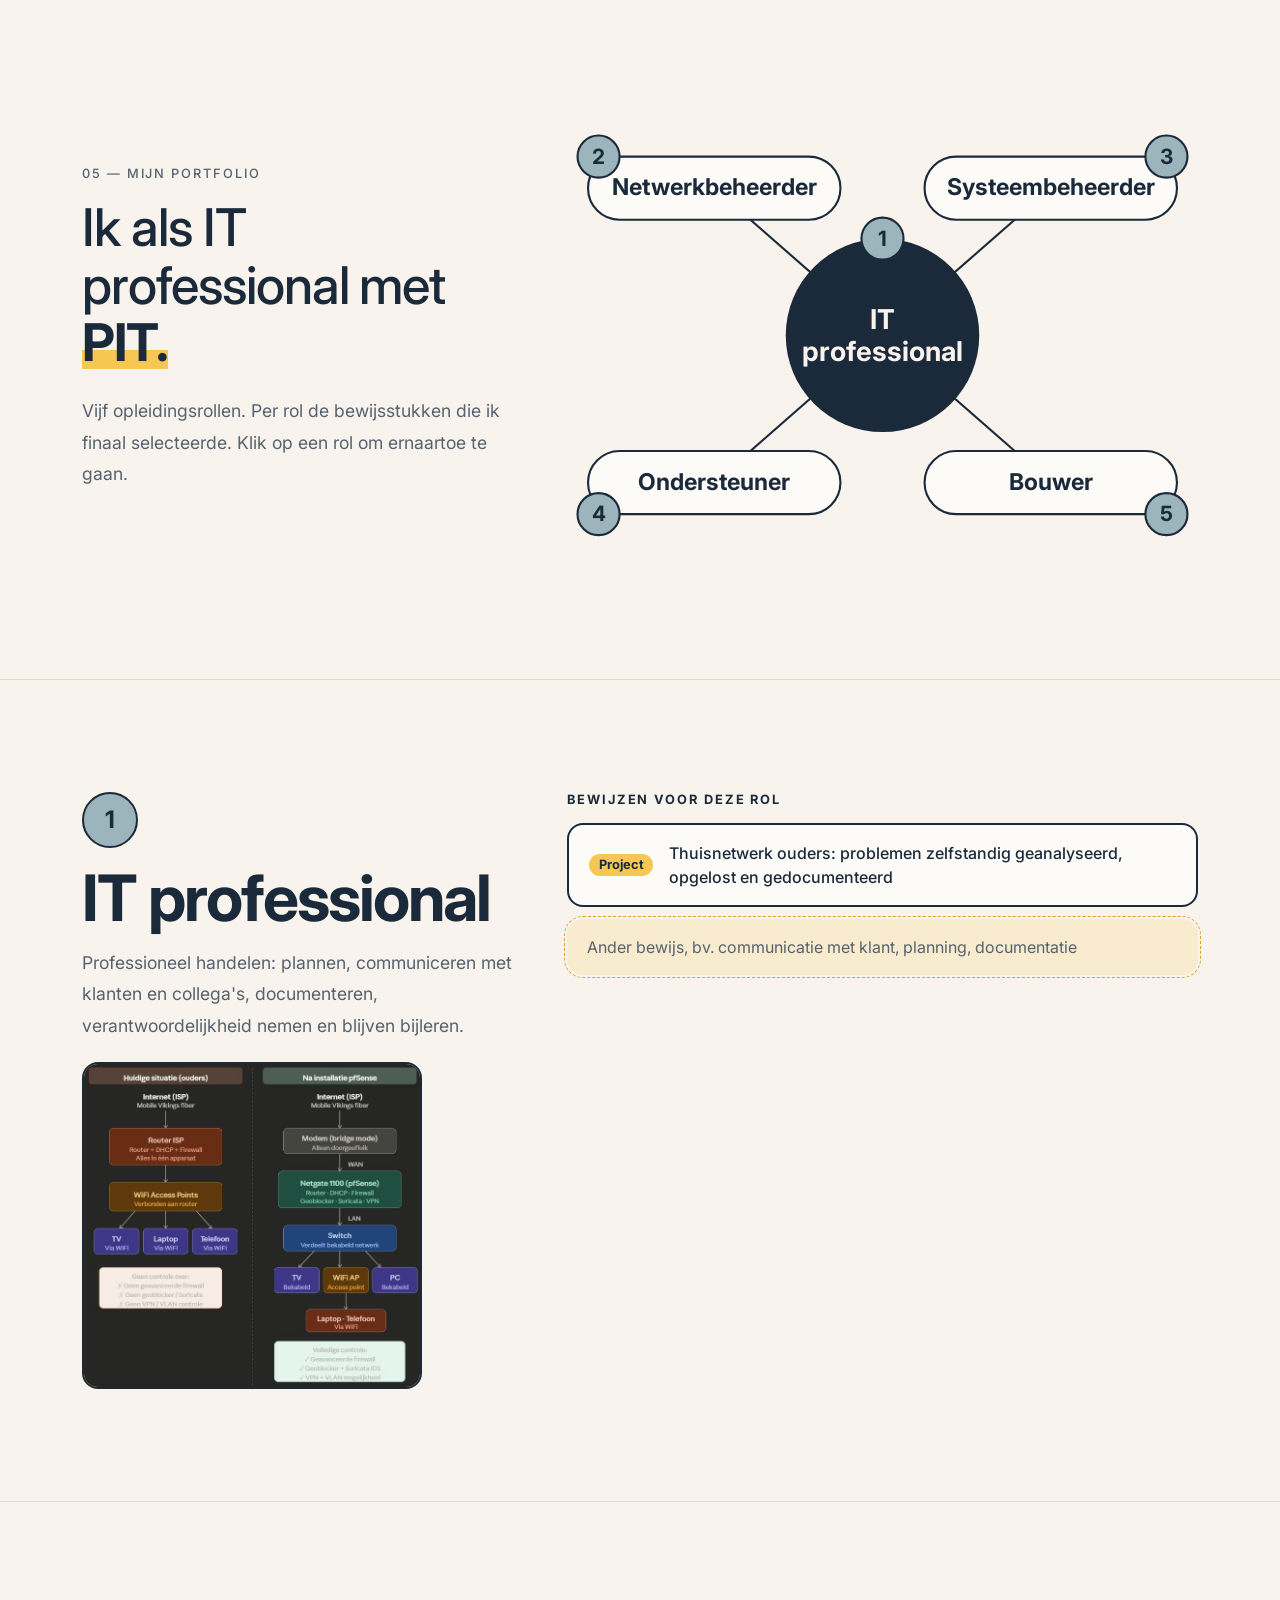
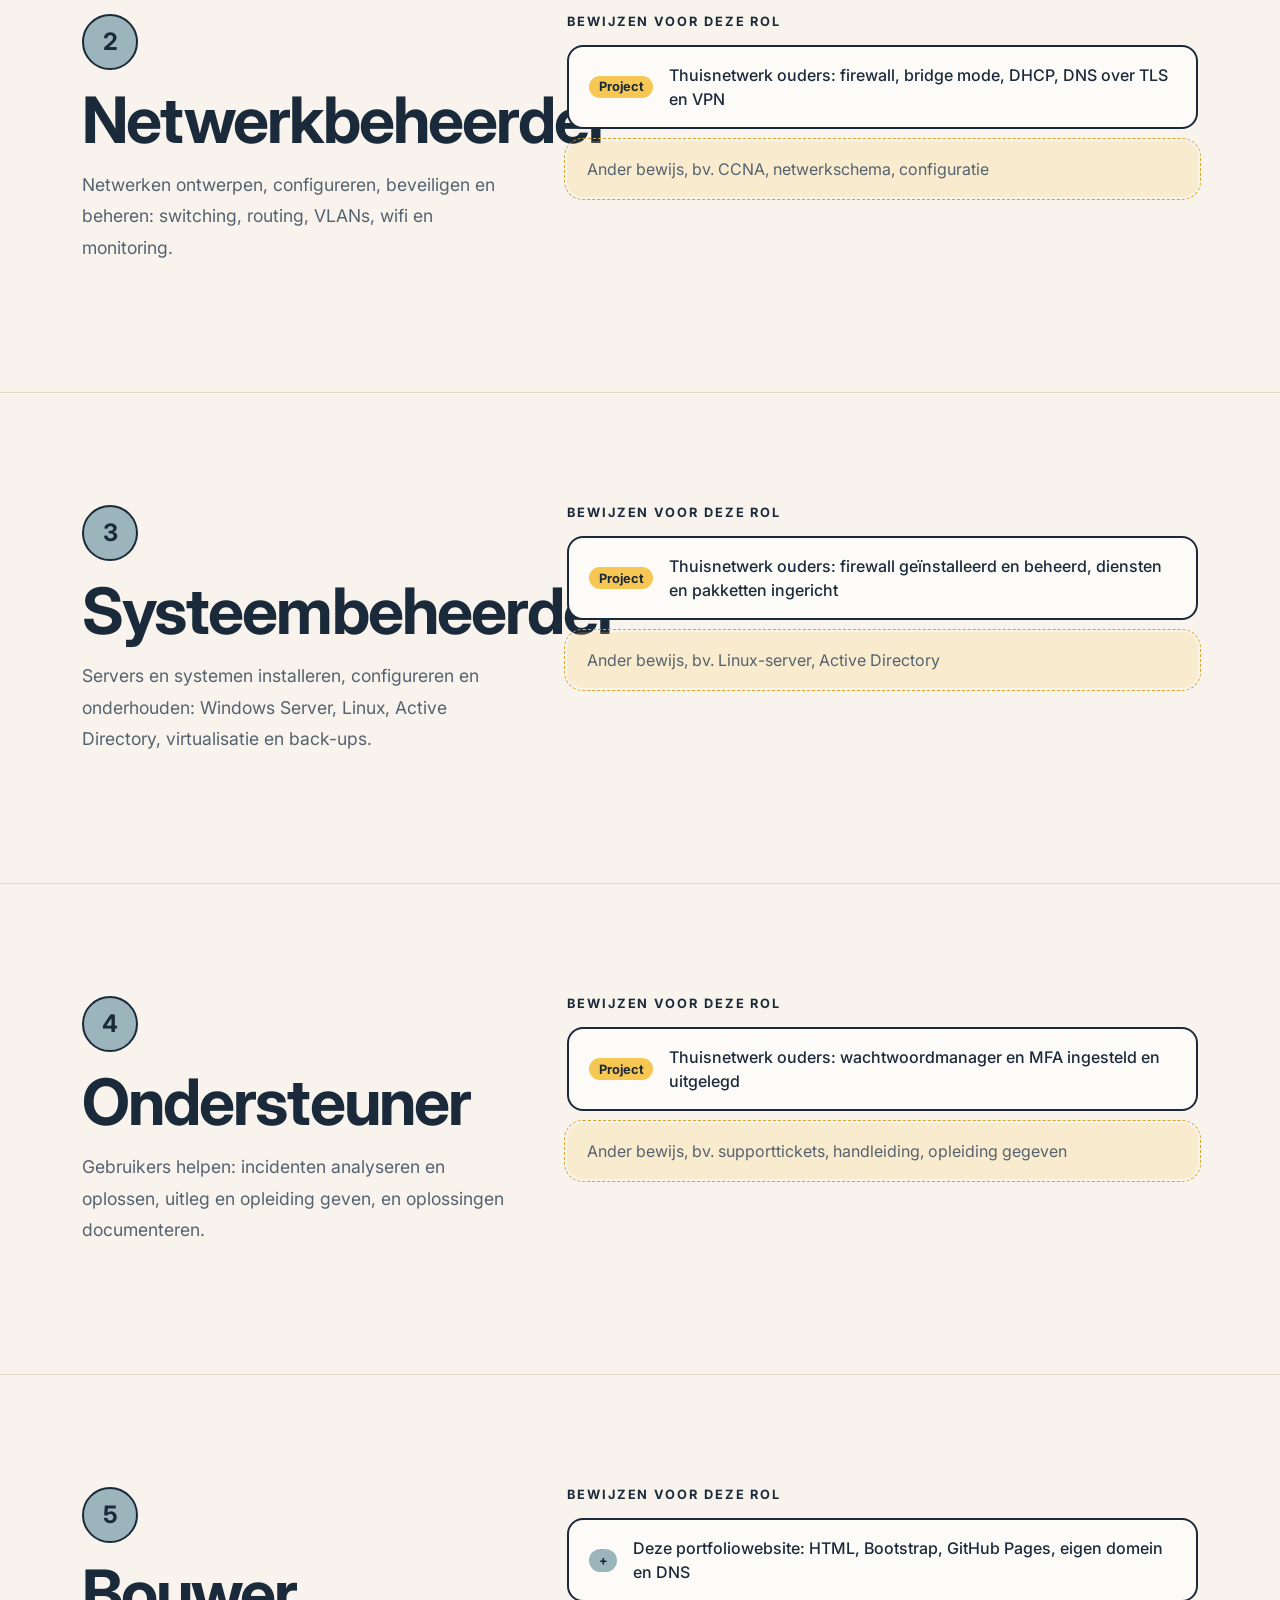
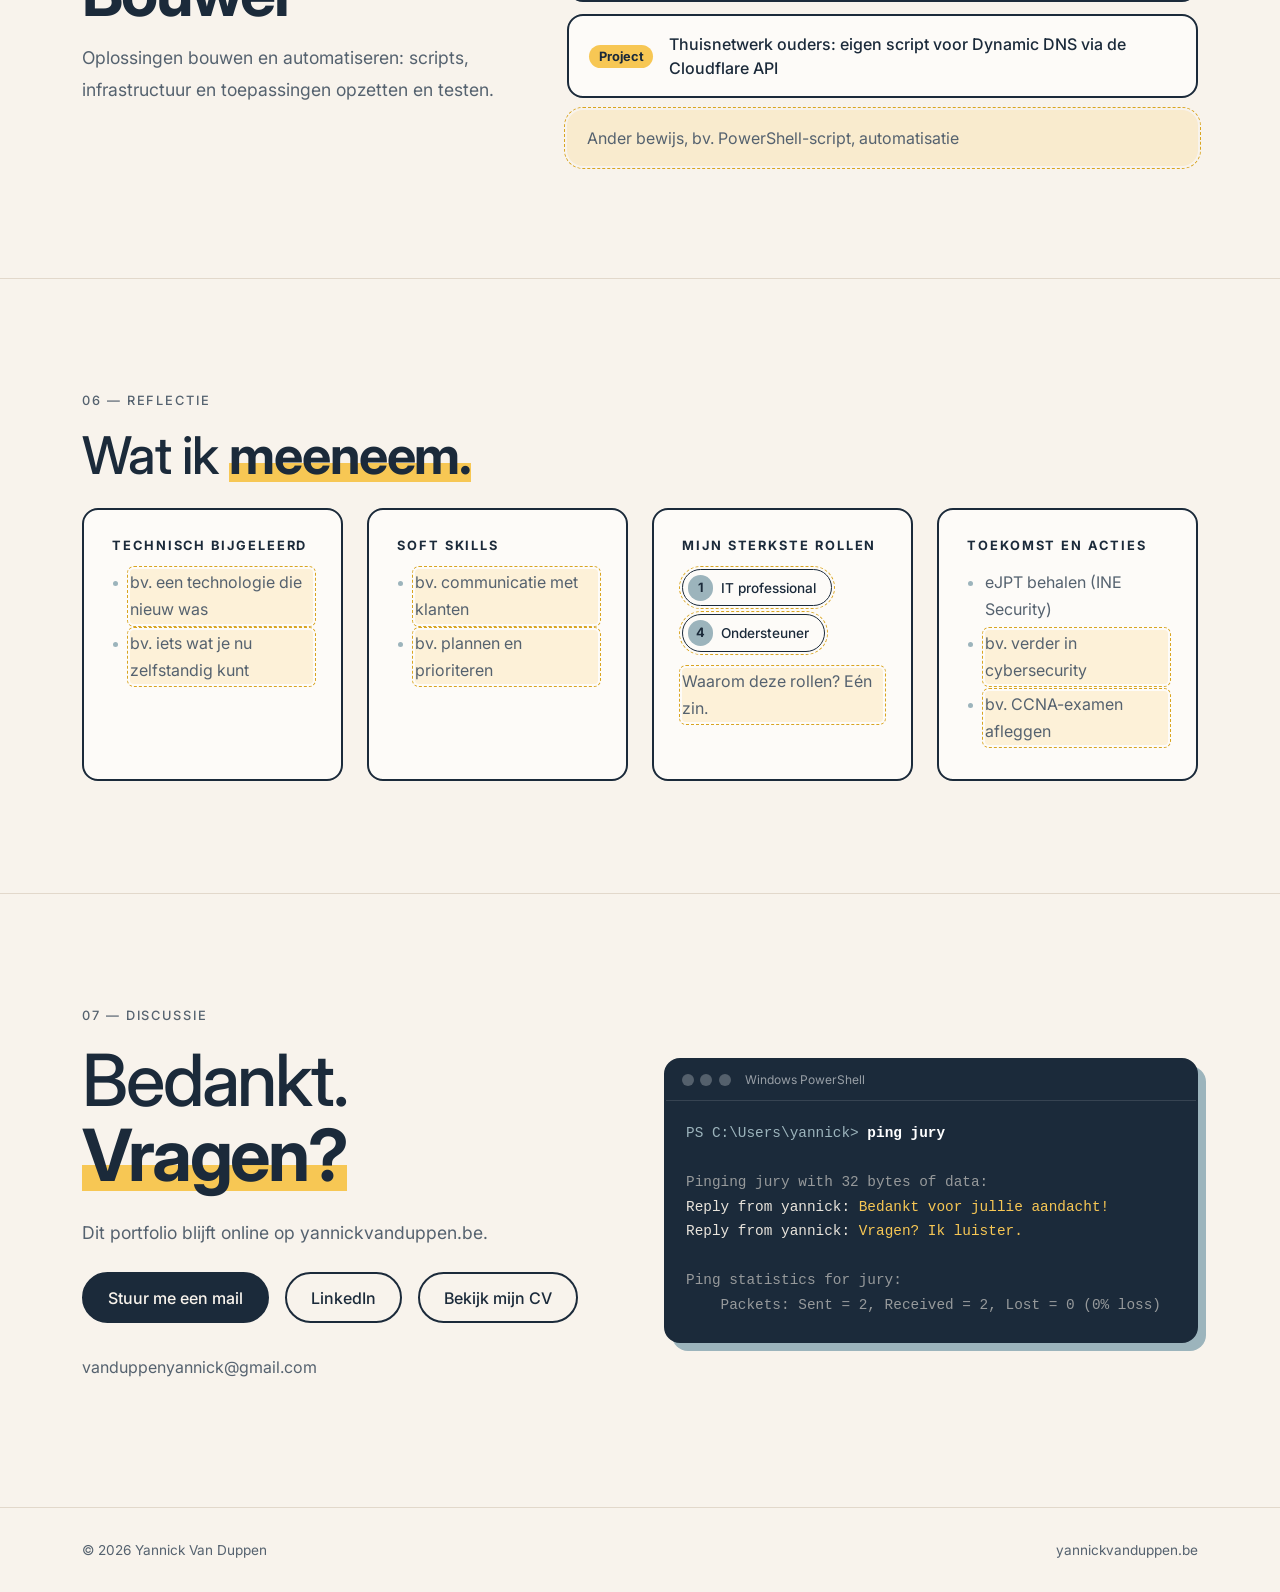
==== commit 04953fb1: "Boardgames-icoon en tekstaanpassingen Co-Authored-By: Claude Opus 5.5 <noreply@anthropic.com>" ====
--- a/index.html
+++ b/index.html
@@ -14,7 +14,7 @@
 
     <!-- Bootstrap, daarna eigen stijlen (zodat die voorrang krijgen) -->
     <link href="https://cdn.jsdelivr.net/npm/bootstrap@5.3.3/dist/css/bootstrap.min.css" rel="stylesheet">
-    <link href="style.css?v=15" rel="stylesheet">
+    <link href="style.css?v=16" rel="stylesheet">
 </head>
 <body>
 
@@ -138,8 +138,9 @@
                         <p class="wereld-label mt-4">Buiten het scherm</p>
                         <ul class="hobbys stap">
                             <li>
-                                <svg viewBox="0 0 40 40" aria-hidden="true"><path d="M3 24 Q9 19 15 24 T27 24 T39 24 V37 H3 Z" fill="#4F8FCF"/><rect x="11" y="20" width="16" height="3.5" rx="1.75" fill="#F28C38" transform="rotate(-8 19 22)"/><circle cx="20" cy="9" r="2.6" fill="#111" stroke="none"/><path d="M20 12 L19.5 17 M15 13.5 L20 13 L25 11.5 M16 20 L19.5 17 L23 19.5" fill="none"/></svg>
-                                Kitesurfen
+                                <!-- Boardgames: dobbelsteen + pion -->
+                                <svg viewBox="0 0 40 40" aria-hidden="true"><rect x="3" y="14" width="20" height="20" rx="4" fill="#FFFFFF" transform="rotate(-8 13 24)"/><g fill="#111" stroke="none" transform="rotate(-8 13 24)"><circle cx="8" cy="19" r="1.8"/><circle cx="13" cy="24" r="1.8"/><circle cx="18" cy="29" r="1.8"/></g><path d="M24.5 35 Q24.5 26 30 14 Q35.5 26 35.5 35 Z" fill="#F28C38"/><circle cx="30" cy="11" r="4" fill="#F28C38"/></svg>
+                                Boardgames
                             </li>
                             <li>
                                 <svg viewBox="0 0 40 40" aria-hidden="true"><polygon points="3,36 20,8 37,36" fill="#93C0E8"/><polygon points="20,8 26,18 23,20 20,17 17,20 14,18" fill="#FFFFFF"/></svg>
--- a/style.css
+++ b/style.css
@@ -765,7 +765,7 @@
 .hobbys {
     display: flex;
     flex-wrap: wrap;
-    gap: 0.5rem;
+    gap: 0.4rem;
     margin: 0;
     padding: 0;
     list-style: none;
@@ -775,7 +775,7 @@
     display: flex;
     align-items: center;
     gap: 0.5rem;
-    padding: 0.4rem 0.85rem 0.4rem 0.5rem;
+    padding: 0.4rem 0.7rem 0.4rem 0.45rem;
     border: 2px solid var(--line);
     border-radius: 999px;
     background: var(--surface);
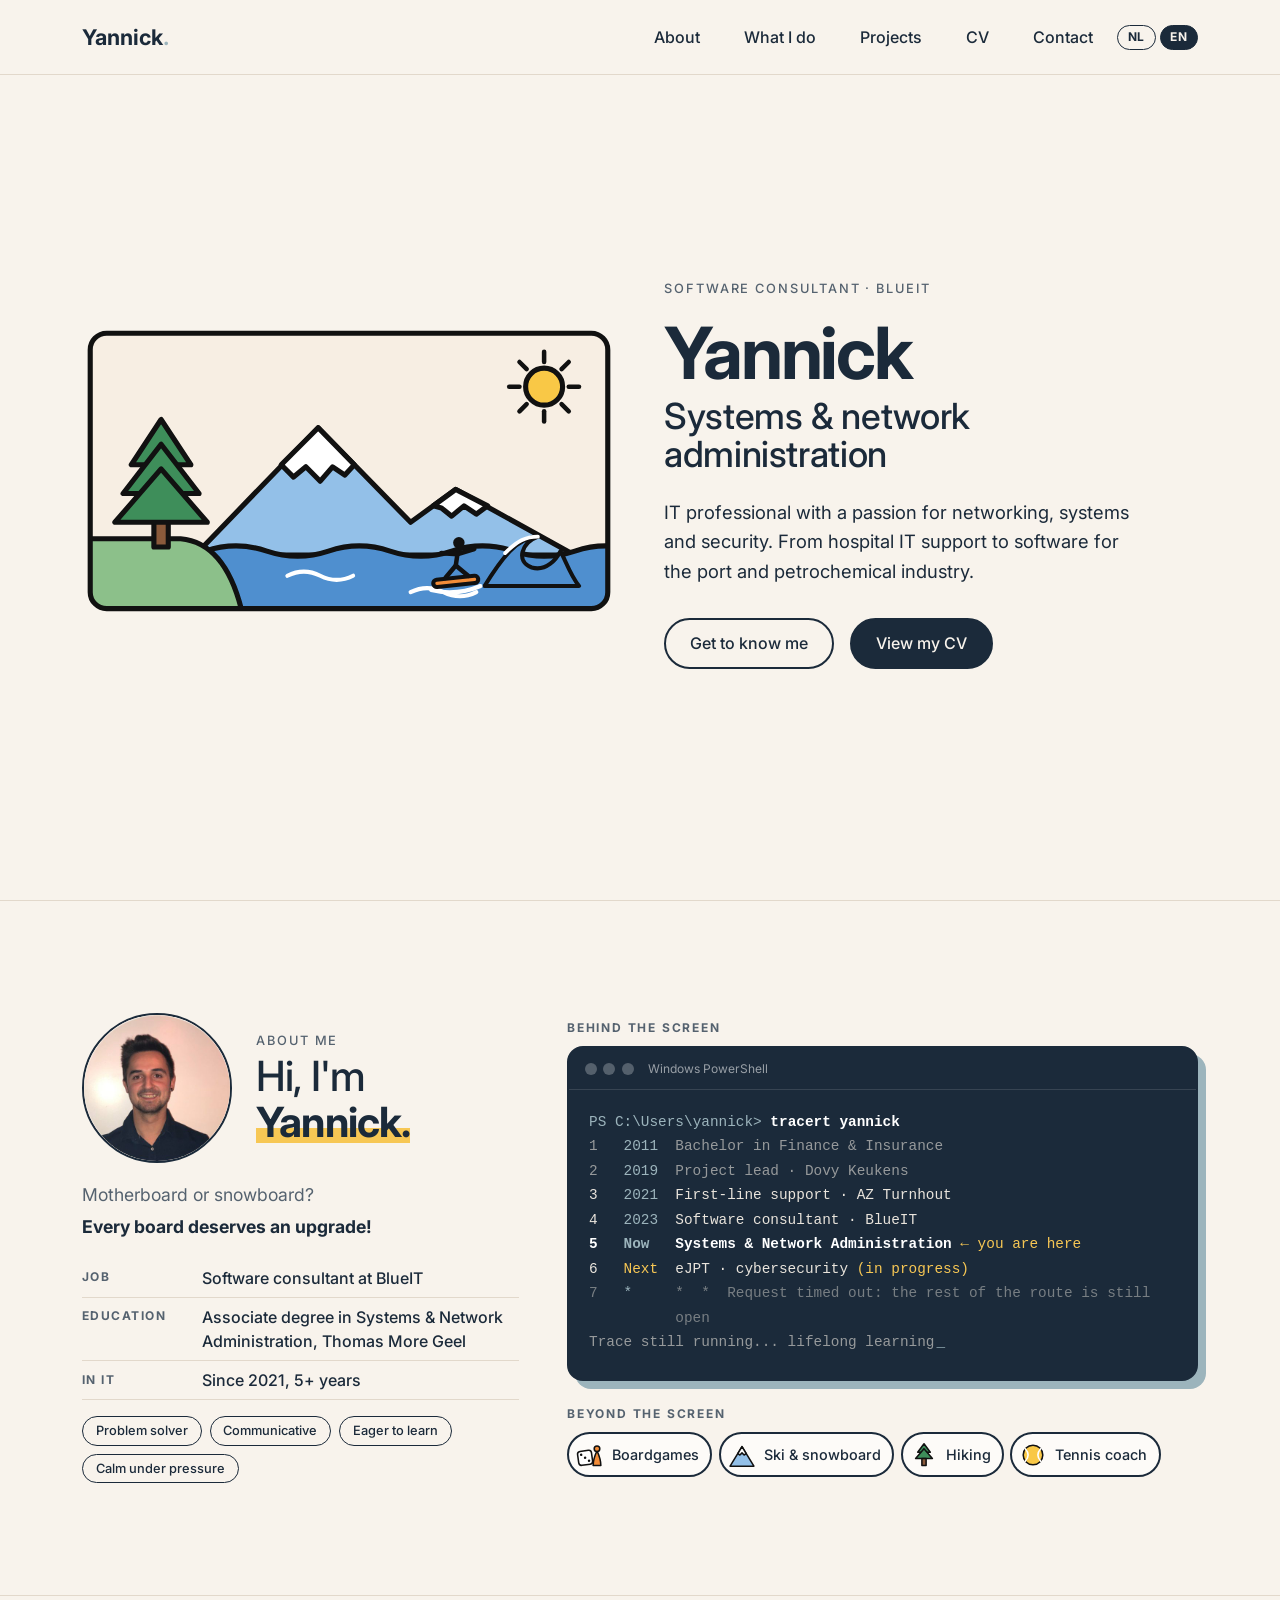
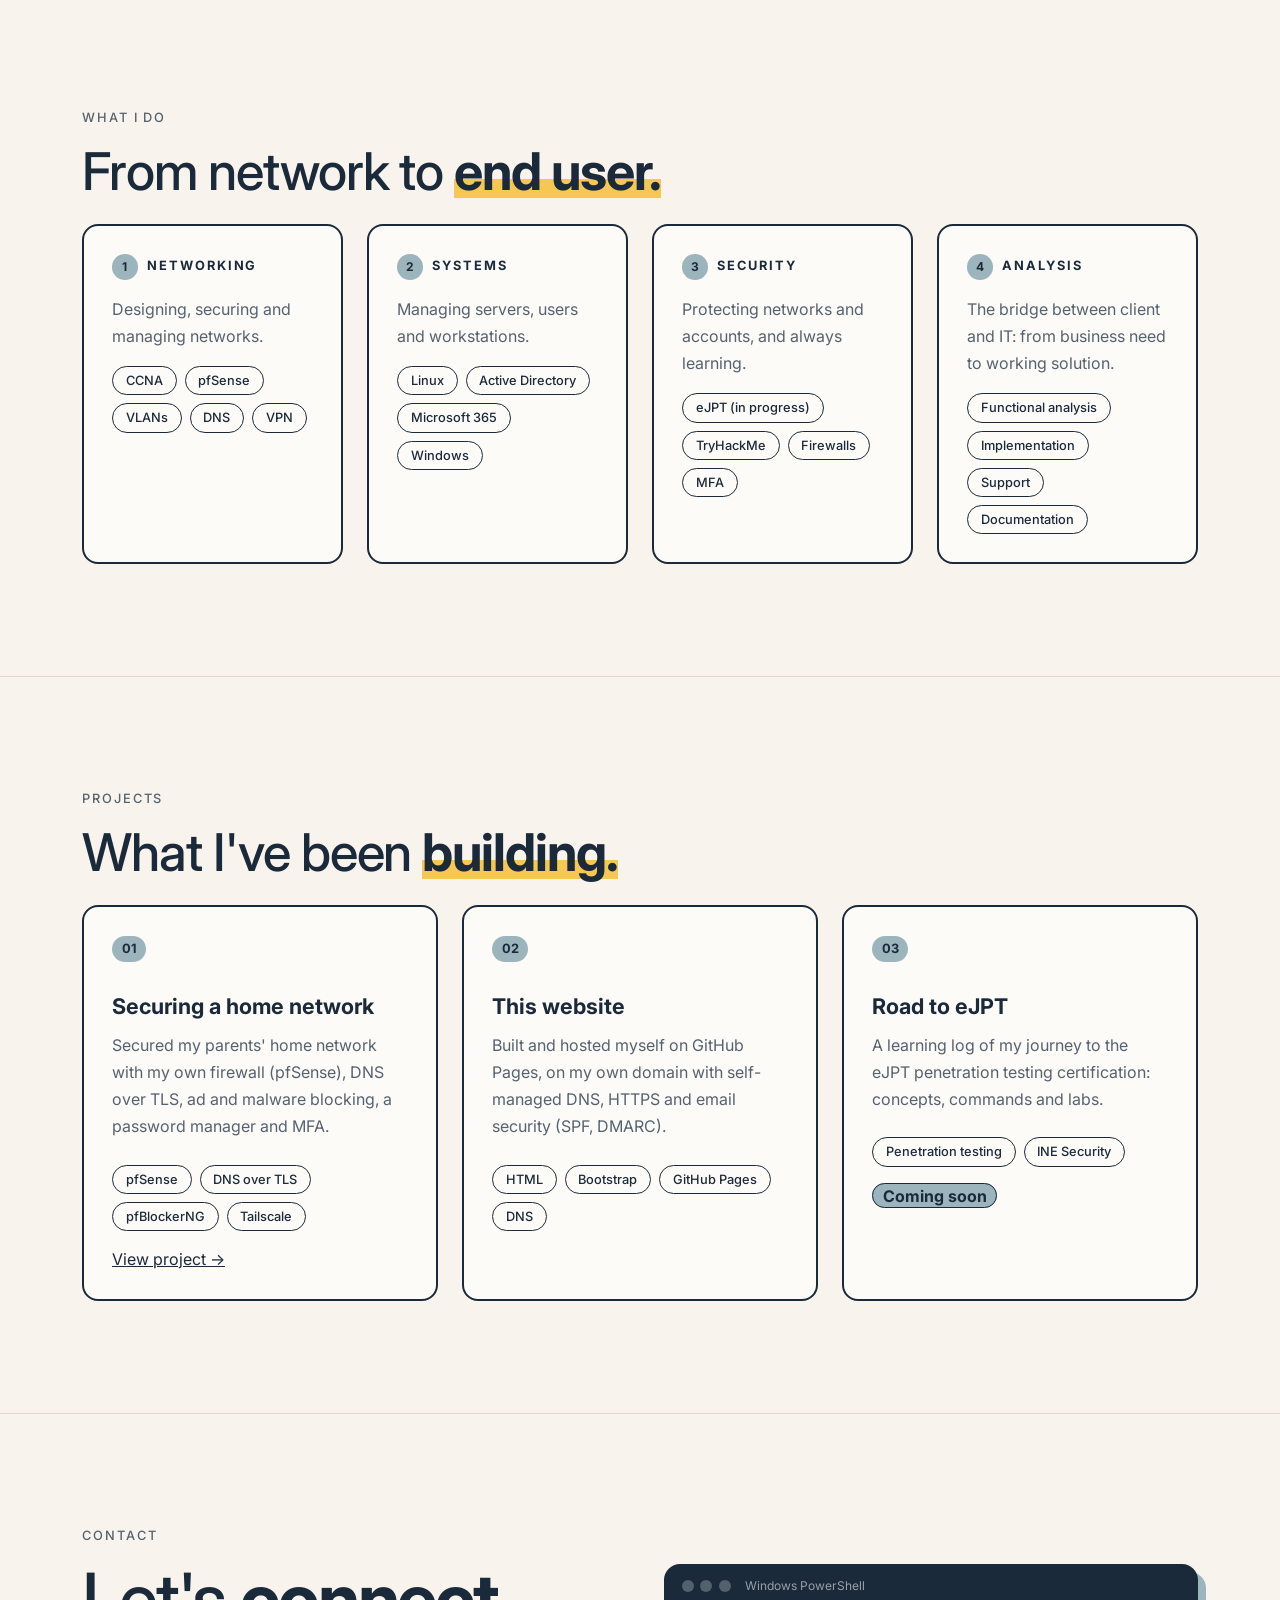
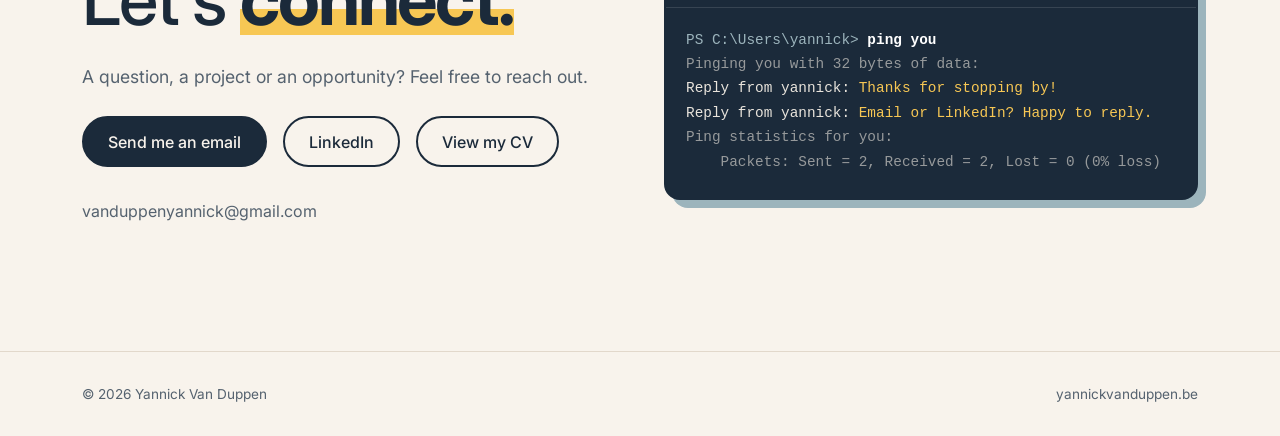
==== commit 8d3a0e31: "CV-website in het Nederlands en Engels - Homepagina omgebouwd tot persoonlijke CV-site: over mij, wa" ====
--- a/index.html
+++ b/index.html
@@ -3,9 +3,12 @@
 <head>
     <meta charset="UTF-8">
     <meta name="viewport" content="width=device-width, initial-scale=1.0">
-    <title>Yannick Van Duppen | Systeem- &amp; netwerkbeheer</title>
-    <meta name="description" content="Afstudeerportfolio van Yannick Van Duppen, graduaat systeem- en netwerkbeheer aan Thomas More Geel.">
+    <title data-nl="Yannick Van Duppen | Software consultant · Systeem- &amp; netwerkbeheer" data-en="Yannick Van Duppen | Software consultant · Systems &amp; network administration">Yannick Van Duppen | Software consultant · Systeem- &amp; netwerkbeheer</title>
+    <meta name="description" content="Yannick Van Duppen: software consultant bij BlueIT en student systeem- en netwerkbeheer. Netwerken, systemen en security." data-nl="Yannick Van Duppen: software consultant bij BlueIT en student systeem- en netwerkbeheer. Netwerken, systemen en security." data-en="Yannick Van Duppen: software consultant at BlueIT and systems &amp; network administration student. Networking, systems and security.">
     <link rel="icon" href="data:image/svg+xml,%3Csvg xmlns='http://www.w3.org/2000/svg' viewBox='0 0 64 64'%3E%3Cg stroke='%23111' stroke-width='5' stroke-linecap='round'%3E%3Cpath d='M32 4v8M32 52v8M4 32h8M52 32h8M12 12l6 6M46 46l6 6M52 12l-6 6M18 46l-6 6'/%3E%3Ccircle cx='32' cy='32' r='14' fill='%23F9C846'/%3E%3C/g%3E%3C/svg%3E">
+
+    <!-- Taal kiezen voor de pagina getekend wordt -->
+    <script src="taal.js?v=1"></script>
 
     <!-- Lettertype -->
     <link rel="preconnect" href="https://fonts.googleapis.com">
@@ -14,68 +17,67 @@
 
     <!-- Bootstrap, daarna eigen stijlen (zodat die voorrang krijgen) -->
     <link href="https://cdn.jsdelivr.net/npm/bootstrap@5.3.3/dist/css/bootstrap.min.css" rel="stylesheet">
-    <link href="style.css?v=16" rel="stylesheet">
+    <link href="style.css?v=17" rel="stylesheet">
 </head>
 <body>
 
     <!--
-        OPBOUW = VOLGORDE VAN DE PRESENTATIE (± 20 min)
-        Elke <section class="slide"> is één "slide" in presentatiemodus (toets P).
-
-        00  Titel (hero)
-        01  Wie ben ik?                          ± 1'
-        02  Het WPL-bedrijf en de werkomgeving   ± 1'
-        03  Mijn werkplekopdracht                ± 2'
-        04  Portfoliobewijsstukken (max. 6)      ± 9'
-        05  Ik als IT professional met PIT       ± 5'  (1 slide per opleidingsrol)
-        06  Reflectie en toekomst                ± 2'
-        07  Discussie / vragen
-
-        Alles met class="invullen" (geel gestippeld) moet je nog zelf invullen.
+        CV-WEBSITE (branch main)
+        De schoolversie (juryvoorstelling) staat in branch "school" (en tag schoolportfolio-2026).
+        Tweetalig: <span class="nl">…</span><span class="en">…</span>, zie taal.js.
+        Presentatiemodus (toets P) werkt ook hier: elke <section class="slide"> is één slide.
     -->
 
     <!-- Navigatie -->
     <nav class="navbar navbar-expand-lg fixed-top">
         <div class="container">
             <a class="navbar-brand" href="#top">Yannick<span>.</span></a>
-            <button class="navbar-toggler" type="button" data-bs-toggle="collapse" data-bs-target="#menu" aria-controls="menu" aria-expanded="false" aria-label="Menu openen">
+            <div class="taal-keuze ms-auto ms-lg-3 me-2 me-lg-0 order-lg-last" role="group" aria-label="Taal / Language">
+                <button class="taal-knop" type="button" data-taal="nl" aria-pressed="true">NL</button>
+                <button class="taal-knop" type="button" data-taal="en" aria-pressed="false">EN</button>
+            </div>
+            <button class="navbar-toggler" type="button" data-bs-toggle="collapse" data-bs-target="#menu" aria-controls="menu" aria-expanded="false" aria-label="Menu">
                 <span class="navbar-toggler-icon"></span>
             </button>
             <div class="collapse navbar-collapse" id="menu">
                 <ul class="navbar-nav ms-auto">
-                    <li class="nav-item"><a class="nav-link" href="#wie">Wie ben ik</a></li>
-                    <li class="nav-item"><a class="nav-link" href="#werkplek">Werkplek</a></li>
-                    <li class="nav-item"><a class="nav-link" href="#opdracht">Opdracht</a></li>
-                    <li class="nav-item" hidden data-concept><a class="nav-link" href="#bewijsstukken">Bewijsstukken</a></li>
-                    <li class="nav-item"><a class="nav-link" href="#rollen">Rollen</a></li>
-                    <li class="nav-item"><a class="nav-link" href="#reflectie">Reflectie</a></li>
+                    <li class="nav-item"><a class="nav-link" href="#wie"><span class="nl">Over mij</span><span class="en">About</span></a></li>
+                    <li class="nav-item"><a class="nav-link" href="#vaardigheden"><span class="nl">Wat ik doe</span><span class="en">What I do</span></a></li>
+                    <li class="nav-item"><a class="nav-link" href="#projecten"><span class="nl">Projecten</span><span class="en">Projects</span></a></li>
                     <li class="nav-item"><a class="nav-link" href="cv.html">CV</a></li>
+                    <li class="nav-item"><a class="nav-link" href="#contact">Contact</a></li>
                 </ul>
             </div>
         </div>
     </nav>
 
-    <!-- 00 — Titel -->
+    <!-- Titel -->
     <header class="hero slide" id="top">
         <div class="container">
             <div class="row g-5 align-items-center">
                 <!-- Tekst (op gsm eerst, op desktop rechts) -->
                 <div class="col-12 col-lg-6 order-lg-2">
-                    <p class="section-label">Afstudeerportfolio · Thomas More Geel</p>
+                    <p class="section-label">Software consultant · BlueIT</p>
                     <h1 class="hero-title">
                         Yannick
-                        <span>Systeem- &amp; netwerkbeheer</span>
+                        <span class="nl">Systeem- &amp; netwerkbeheer</span><span class="en">Systems &amp; network administration</span>
                     </h1>
-                    <p class="hero-lead">Mijn werkplekopdracht, de bewijsstukken die ik verzamelde en hoe ik groeide als IT professional.</p>
+                    <p class="hero-lead">
+                        <span class="nl">IT'er met een hart voor netwerken, systemen en security. Van support in een ziekenhuis tot software voor de haven en de petrochemie.</span>
+                        <span class="en">IT professional with a passion for networking, systems and security. From hospital IT support to software for the port and petrochemical industry.</span>
+                    </p>
                     <div class="d-flex flex-wrap align-items-center gap-3">
-                        <a class="btn-pill" href="#wie">Maak kennis</a>
-                        <a class="btn-pill btn-pill-dark" href="cv.html">Bekijk mijn CV</a>
-                    </div>
-                </div>
-
-                <!-- Mijn logo: bergen, water, surfen, natuur -->
+                        <a class="btn-pill" href="#wie"><span class="nl">Maak kennis</span><span class="en">Get to know me</span></a>
+                        <a class="btn-pill btn-pill-dark" href="cv.html"><span class="nl">Bekijk mijn CV</span><span class="en">View my CV</span></a>
+                    </div>
+                </div>
+
+                <!-- Mijn logo: bergen, water, natuur -->
                 <div class="col-12 col-lg-6 order-lg-1">
-                    <img class="hero-logo" src="img/logo.svg" alt="Logo van Yannick: een getekend landschap met een boom, besneeuwde bergen, een zon en een surfer op de golven." width="780" height="435">
+                    <img class="hero-logo" src="img/logo.svg" width="780" height="435"
+                         alt="Logo van Yannick: een getekend landschap met een boom, besneeuwde bergen, een zon en een surfer op de golven."
+                         data-alt-nl="Logo van Yannick: een getekend landschap met een boom, besneeuwde bergen, een zon en een surfer op de golven."
+                         data-alt-en="Yannick's logo: an illustrated landscape with a tree, snowy mountains, a sun and a surfer on the waves.">
                 </div>
             </div>
         </div>
@@ -83,59 +85,63 @@
 
     <main>
 
-        <!-- 01 — Wie ben ik? (± 1') -->
+        <!-- Over mij -->
         <section class="section slide" id="wie">
             <div class="container">
                 <div class="row g-5 align-items-center">
                     <div class="col-12 col-lg-5">
                         <div class="d-flex align-items-center gap-4 mb-3">
-                            <img class="wie-foto" src="img/yannick.jpg" alt="Foto van Yannick Van Duppen" width="400" height="400">
+                            <img class="wie-foto" src="img/yannick.jpg" width="400" height="400"
+                                 alt="Foto van Yannick Van Duppen" data-alt-nl="Foto van Yannick Van Duppen" data-alt-en="Photo of Yannick Van Duppen">
                             <div>
-                                <p class="section-label mb-1">01 — Wie ben ik?</p>
-                                <h2 class="section-title wie-titel mb-0">Hallo, ik ben <strong>Yannick.</strong></h2>
+                                <p class="section-label mb-1"><span class="nl">Over mij</span><span class="en">About me</span></p>
+                                <h2 class="section-title wie-titel mb-0"><span class="nl">Hallo, ik ben</span><span class="en">Hi, I'm</span> <strong>Yannick.</strong></h2>
                             </div>
                         </div>
 
                         <p class="lead-text mb-3">Motherboard or snowboard?<br><strong class="board-zin">Every board deserves an upgrade!</strong></p>
 
                         <dl class="wie-feiten">
-                            <div><dt>Job</dt><dd>Software consultant bij BlueIT</dd></div>
-                            <div><dt>Opleiding</dt><dd>Graduaat systeem- en netwerkbeheer, Thomas More Geel</dd></div>
-                            <div><dt>In IT</dt><dd>Sinds 2021, al <span class="jaren-in-it">5</span>+ jaar</dd></div>
+                            <div><dt>Job</dt><dd><span class="nl">Software consultant bij BlueIT</span><span class="en">Software consultant at BlueIT</span></dd></div>
+                            <div><dt><span class="nl">Opleiding</span><span class="en">Education</span></dt><dd><span class="nl">Graduaat systeem- en netwerkbeheer, Thomas More Geel</span><span class="en">Associate degree in Systems &amp; Network Administration, Thomas More Geel</span></dd></div>
+                            <div><dt>In IT</dt><dd><span class="nl">Sinds 2021, al <span class="jaren-in-it">5</span>+ jaar</span><span class="en">Since 2021, <span class="jaren-in-it">5</span>+ years</span></dd></div>
                         </dl>
 
                         <ul class="tags mt-3">
-                            <li>Probleemoplosser</li>
-                            <li>Communicatief</li>
-                            <li>Leergierig</li>
-                            <li>Stressbestendig</li>
+                            <li><span class="nl">Probleemoplosser</span><span class="en">Problem solver</span></li>
+                            <li><span class="nl">Communicatief</span><span class="en">Communicative</span></li>
+                            <li><span class="nl">Leergierig</span><span class="en">Eager to learn</span></li>
+                            <li><span class="nl">Stressbestendig</span><span class="en">Calm under pressure</span></li>
                         </ul>
                     </div>
 
                     <!-- Twee werelden: achter het scherm (tracert) en buiten het scherm (hobby's) -->
                     <div class="col-12 col-lg-7">
-                        <p class="wereld-label">Achter het scherm</p>
+                        <p class="wereld-label"><span class="nl">Achter het scherm</span><span class="en">Behind the screen</span></p>
                         <!-- Mijn weg naar IT als traceroute. Elke .stap verschijnt in presentatiemodus bij een klik. -->
-                        <div class="terminal" role="img" aria-label="Traceroute van mijn loopbaan: 2011 bachelor financie- en verzekeringswezen, 2019 projectleider bij Dovy Keukens, 2021 first-line support bij AZ Turnhout, 2023 software consultant bij BlueIT, nu graduaat systeem- en netwerkbeheer, daarna eJPT en cybersecurity, en de rest van de route ligt nog open.">
+                        <div class="terminal" role="img"
+                             aria-label="Traceroute van mijn loopbaan: 2011 bachelor financie- en verzekeringswezen, 2019 projectleider bij Dovy Keukens, 2021 first-line support bij AZ Turnhout, 2023 software consultant bij BlueIT, nu graduaat systeem- en netwerkbeheer, daarna eJPT en cybersecurity."
+                             data-aria-nl="Traceroute van mijn loopbaan: 2011 bachelor financie- en verzekeringswezen, 2019 projectleider bij Dovy Keukens, 2021 first-line support bij AZ Turnhout, 2023 software consultant bij BlueIT, nu graduaat systeem- en netwerkbeheer, daarna eJPT en cybersecurity."
+                             data-aria-en="Traceroute of my career: 2011 bachelor in finance and insurance, 2019 project lead at Dovy Keukens, 2021 first-line support at AZ Turnhout, 2023 software consultant at BlueIT, now a systems and network administration degree, next eJPT and cybersecurity.">
                             <div class="terminal-balk">
                                 <span></span><span></span><span></span>
                                 <span class="terminal-titel">Windows PowerShell</span>
                             </div>
                             <div class="terminal-body">
                                 <div><span class="t-prompt">PS C:\Users\yannick&gt;</span> <span class="t-cmd">tracert yannick</span></div>
-                                <div class="t-hop stap"><span>1</span><span>2011</span><span>Bachelor Financie- en verzekeringswezen</span></div>
-                                <div class="t-hop stap"><span>2</span><span>2019</span><span>Projectleider · Dovy Keukens</span></div>
+                                <div class="t-hop stap"><span>1</span><span>2011</span><span><span class="nl">Bachelor Financie- en verzekeringswezen</span><span class="en">Bachelor in Finance &amp; Insurance</span></span></div>
+                                <div class="t-hop stap"><span>2</span><span>2019</span><span><span class="nl">Projectleider</span><span class="en">Project lead</span> · Dovy Keukens</span></div>
                                 <div class="t-hop stap t-it"><span>3</span><span>2021</span><span>First-line support · AZ Turnhout</span></div>
                                 <div class="t-hop stap t-it"><span>4</span><span>2023</span><span>Software consultant · BlueIT</span></div>
-                                <div class="t-hop stap t-doel"><span>5</span><span>Nu</span><span>Graduaat Systeem- en netwerkbeheer <em>← you are here</em></span></div>
+                                <div class="t-hop stap t-doel"><span>5</span><span><span class="nl">Nu</span><span class="en">Now</span></span><span><span class="nl">Graduaat Systeem- en netwerkbeheer</span><span class="en">Systems &amp; Network Administration</span> <em>← you are here</em></span></div>
                                 <!-- What's next: in IT blijf je leren -->
                                 <div class="t-hop stap t-next"><span>6</span><span>Next</span><span>eJPT · cybersecurity <em>(in progress)</em></span></div>
-                                <div class="t-hop stap t-timeout"><span>7</span><span>*</span><span>*  *  Request timed out: de rest van de route ligt nog open</span></div>
+                                <div class="t-hop stap t-timeout"><span>7</span><span>*</span><span>*  *  Request timed out: <span class="nl">de rest van de route ligt nog open</span><span class="en">the rest of the route is still open</span></span></div>
                                 <div class="stap t-dim">Trace still running... lifelong learning<span class="t-cursor">_</span></div>
                             </div>
                         </div>
 
-                        <p class="wereld-label mt-4">Buiten het scherm</p>
+                        <p class="wereld-label mt-4"><span class="nl">Buiten het scherm</span><span class="en">Beyond the screen</span></p>
                         <ul class="hobbys stap">
                             <li>
                                 <!-- Boardgames: dobbelsteen + pion -->
@@ -148,11 +154,11 @@
                             </li>
                             <li>
                                 <svg viewBox="0 0 40 40" aria-hidden="true"><polygon points="20,4 11,16 29,16" fill="#3E8E5A"/><polygon points="20,11 8,25 32,25" fill="#3E8E5A"/><rect x="17" y="25" width="6" height="10" fill="#8A5A3B"/></svg>
-                                Wandelen
+                                <span class="nl">Wandelen</span><span class="en">Hiking</span>
                             </li>
                             <li>
                                 <svg viewBox="0 0 40 40" aria-hidden="true"><circle cx="20" cy="20" r="14" fill="#F9C846"/><path d="M9 11 Q17 20 9 29 M31 11 Q23 20 31 29" fill="none" stroke="#FFFFFF" stroke-width="2.2"/></svg>
-                                Tennistrainer
+                                <span class="nl">Tennistrainer</span><span class="en">Tennis coach</span>
                             </li>
                         </ul>
                     </div>
@@ -160,491 +166,59 @@
             </div>
         </section>
 
-        <!-- 02 — Het WPL-bedrijf en de werkomgeving (± 1') -->
-        <section class="section slide" id="werkplek">
+        <!-- Wat ik doe -->
+        <section class="section slide" id="vaardigheden">
             <div class="container">
-                <p class="section-label">02 — Het WPL-bedrijf en de werkomgeving</p>
-                <h2 class="section-title">Blue<strong class="streep-blauw">IT.</strong></h2>
-                <p class="lead-text mb-4">IT-bedrijf uit Grobbendonk. Mijn werkgever sinds juli 2023, en mijn werkplek voor dit graduaat.</p>
-
-                <!-- De drie takken van BlueIT (bron: publieke website van BlueIT) -->
-                <div class="row g-4 mb-4">
-                    <div class="col-12 col-md-4">
-                        <div class="kaart h-100">
-                            <h3 class="kaart-titel"><span class="kaart-num">1</span>Experts</h3>
-                            <p class="mb-0">IT-consultancy en het leveren van IT-profielen voor projecten. BlueIT ontwerpt, installeert, ondersteunt en onderhoudt de IT-infrastructuur van klanten.</p>
-                        </div>
-                    </div>
-                    <div class="col-12 col-md-4">
-                        <div class="kaart h-100">
-                            <h3 class="kaart-titel"><span class="kaart-num">2</span>Software</h3>
-                            <p>Bedrijfskritische software voor de haven, de petrochemie, de bouw en de voedingsindustrie.</p>
-                            <ul class="tags mt-0">
-                                <li>MainTasc</li>
-                                <li>DokPlan</li>
-                                <li>SyncTrace</li>
-                            </ul>
-                        </div>
-                    </div>
-                    <div class="col-12 col-md-4">
-                        <div class="kaart h-100">
-                            <h3 class="kaart-titel"><span class="kaart-num">3</span>Solutions</h3>
-                            <p class="mb-0">IT-diensten en beheer om de infrastructuur van klanten vlot en betrouwbaar te laten draaien, met consultants op locatie.</p>
-                        </div>
-                    </div>
-                </div>
-
-                <!-- NOG NIET KLAAR: haal 'hidden' weg zodra dit ingevuld is -->
-                <div class="row g-4">
-                    <div class="col-12 col-lg-7">
-                        <div class="kaart h-100">
-                            <h3 class="kaart-titel">Mijn plaats in het team</h3>
-                            <!-- INVULLEN -->
-                            <p class="invullen">In welke tak en welk team werk je? Met wie werk je samen, en wie is je mentor?</p>
-                        </div>
-                    </div>
-                    <div class="col-12 col-lg-5">
-                        <div class="kaart h-100">
-                            <h3 class="kaart-titel">De werkomgeving</h3>
-                            <!-- INVULLEN: de belangrijkste systemen, netwerken en tools.
-                                 Geen gevoelige info: geen IP-adressen, interne servernamen of klantgegevens. -->
-                            <ul class="tags mt-0">
-                                <li class="invullen">bv. Windows Server</li>
-                                <li class="invullen">bv. Active Directory</li>
-                                <li class="invullen">bv. Microsoft 365</li>
-                                <li class="invullen">bv. ticketingsysteem</li>
-                            </ul>
-                        </div>
-                    </div>
-                </div>
-            </div>
-        </section>
-
-        <!-- 03 — Mijn werkplekopdracht (± 2') -->
-        <section class="section slide" id="opdracht">
-            <div class="container">
-                <p class="section-label">03 — Mijn werkplekopdracht</p>
-                <h2 class="section-title">Van <strong>SCS</strong> naar <strong class="streep-blauw">BlueIT.</strong></h2>
-                <p class="lead-text mb-4">
-                    BlueIT nam SCS over. De volledige IT-omgeving van SCS moet daarom migreren en opgaan in de BlueIT-omgeving.
-                    Ik volg die migratie van begin tot eind mee.
-                </p>
-
-                <!-- De opdracht in drie stappen -->
-                <div class="row g-4 opdracht-stappen">
-                    <div class="col-12 col-md-4">
-                        <div class="kaart h-100">
-                            <h3 class="kaart-titel"><span class="kaart-num">1</span>Analyseren</h3>
-                            <p class="mb-0">De SCS-omgeving onderzoeken en verschillen, afhankelijkheden en risico's met BlueIT bepalen.</p>
-                        </div>
-                    </div>
-                    <div class="col-12 col-md-4">
-                        <div class="kaart h-100">
-                            <h3 class="kaart-titel"><span class="kaart-num">2</span>Documenteren</h3>
-                            <p class="mb-0">De omgeving en het migratieplan vastleggen: systemen, gebruikers, data en diensten.</p>
-                        </div>
-                    </div>
-                    <div class="col-12 col-md-4">
-                        <div class="kaart h-100">
-                            <h3 class="kaart-titel"><span class="kaart-num">3</span>Integreren</h3>
-                            <p class="mb-0">Mee migreren en alles integreren in de BlueIT-omgeving.</p>
-                        </div>
-                    </div>
-                </div>
-
-                <div class="prioritair">
-                    <h3 class="kaart-titel mb-3">Afgesproken prioritaire rollen</h3>
-                    <!-- INVULLEN: laat alleen de rollen staan die bij de start als prioritair afgesproken zijn -->
-                    <div class="d-flex flex-wrap gap-2">
-                        <a class="rol-badge" href="#rol-1"><b>1</b> IT professional</a>
-                        <a class="rol-badge invullen" href="#rol-2"><b>2</b> Netwerkbeheerder</a>
-                        <a class="rol-badge invullen" href="#rol-3"><b>3</b> Systeembeheerder</a>
-                        <a class="rol-badge invullen" href="#rol-4"><b>4</b> Ondersteuner</a>
-                        <a class="rol-badge invullen" href="#rol-5"><b>5</b> Bouwer</a>
-                    </div>
-                </div>
-            </div>
-        </section>
-
-        <!-- 04 — Portfoliobewijsstukken (± 9', max. 6 slides) -->
-        <section class="section slide" id="bewijsstukken" hidden data-concept>
-            <div class="container">
-                <p class="section-label">04 — Portfoliobewijsstukken</p>
-                <h2 class="section-title">Mijn sterkste <strong>bewijzen.</strong></h2>
-                <p class="lead-text mb-4">Zes bewijsstukken uit mijn werkplekopdracht bij BlueIT, gekozen op basis van de afgesproken prioritaire rollen.</p>
-
-                <!-- Overzicht: klik om naar een bewijsstuk te springen -->
-                <ol class="bewijs-overzicht">
-                    <li><a href="#bewijs-1"><span>01</span> <span class="invullen">Titel bewijsstuk 1</span></a></li>
-                    <li><a href="#bewijs-2"><span>02</span> <span class="invullen">Titel bewijsstuk 2</span></a></li>
-                    <li><a href="#bewijs-3"><span>03</span> <span class="invullen">Titel bewijsstuk 3</span></a></li>
-                    <li><a href="#bewijs-4"><span>04</span> <span class="invullen">Titel bewijsstuk 4</span></a></li>
-                    <li><a href="#bewijs-5"><span>05</span> <span class="invullen">Titel bewijsstuk 5</span></a></li>
-                    <li><a href="#bewijs-6"><span>06</span> <span class="invullen">Titel bewijsstuk 6</span></a></li>
-                </ol>
-            </div>
-        </section>
-
-        <!--
-            BEWIJSSTUK-SJABLOON
-            - Vervang de afbeelding: <img src="img/bewijs-1.webp" alt="..." loading="lazy">
-            - Hou het kort: dit is één slide. Details kunnen later op een aparte pagina.
-            - Deze bewijsstukken komen uit de werkplekopdracht en staan los van de bewijzen per rol (sectie 05).
-        -->
-
-        <!-- Bewijsstuk 1 (uit de werkplekopdracht bij BlueIT) -->
-        <section class="section slide bewijs" id="bewijs-1" hidden data-concept>
-            <div class="container">
-                <div class="row g-5 align-items-center">
-                    <div class="col-12 col-lg-6">
-                        <div class="bewijs-beeld invullen">Afbeelding: screenshot, schema of foto</div>
-                    </div>
-                    <div class="col-12 col-lg-6">
-                        <span class="bewijs-num">Bewijsstuk 01</span>
-                        <h2 class="bewijs-titel invullen">Titel van bewijsstuk 1</h2>
-                        <dl class="bewijs-info">
-                            <dt>Situatie</dt>
-                            <dd class="invullen">Welk probleem of welke vraag?</dd>
-                            <dt>Wat ik deed</dt>
-                            <dd class="invullen">Jouw concrete acties en de gebruikte technologie.</dd>
-                            <dt>Resultaat</dt>
-                            <dd class="invullen">Wat werkte er op het einde? Liefst meetbaar.</dd>
-                        </dl>
-                    </div>
-                </div>
-            </div>
-        </section>
-
-        <!-- Bewijsstuk 2 -->
-        <section class="section slide bewijs" id="bewijs-2" hidden data-concept>
-            <div class="container">
-                <div class="row g-5 align-items-center">
-                    <div class="col-12 col-lg-6">
-                        <div class="bewijs-beeld invullen">Afbeelding: screenshot, schema of foto</div>
-                    </div>
-                    <div class="col-12 col-lg-6">
-                        <span class="bewijs-num">Bewijsstuk 02</span>
-                        <h2 class="bewijs-titel invullen">Titel van bewijsstuk 2</h2>
-                        <dl class="bewijs-info">
-                            <dt>Situatie</dt>
-                            <dd class="invullen">Welk probleem of welke vraag?</dd>
-                            <dt>Wat ik deed</dt>
-                            <dd class="invullen">Jouw concrete acties en de gebruikte technologie.</dd>
-                            <dt>Resultaat</dt>
-                            <dd class="invullen">Wat werkte er op het einde? Liefst meetbaar.</dd>
-                        </dl>
-                    </div>
-                </div>
-            </div>
-        </section>
-
-        <!-- Bewijsstuk 3 -->
-        <section class="section slide bewijs" id="bewijs-3" hidden data-concept>
-            <div class="container">
-                <div class="row g-5 align-items-center">
-                    <div class="col-12 col-lg-6">
-                        <div class="bewijs-beeld invullen">Afbeelding: screenshot, schema of foto</div>
-                    </div>
-                    <div class="col-12 col-lg-6">
-                        <span class="bewijs-num">Bewijsstuk 03</span>
-                        <h2 class="bewijs-titel invullen">Titel van bewijsstuk 3</h2>
-                        <dl class="bewijs-info">
-                            <dt>Situatie</dt>
-                            <dd class="invullen">Welk probleem of welke vraag?</dd>
-                            <dt>Wat ik deed</dt>
-                            <dd class="invullen">Jouw concrete acties en de gebruikte technologie.</dd>
-                            <dt>Resultaat</dt>
-                            <dd class="invullen">Wat werkte er op het einde? Liefst meetbaar.</dd>
-                        </dl>
-                    </div>
-                </div>
-            </div>
-        </section>
-
-        <!-- Bewijsstuk 4 -->
-        <section class="section slide bewijs" id="bewijs-4" hidden data-concept>
-            <div class="container">
-                <div class="row g-5 align-items-center">
-                    <div class="col-12 col-lg-6">
-                        <div class="bewijs-beeld invullen">Afbeelding: screenshot, schema of foto</div>
-                    </div>
-                    <div class="col-12 col-lg-6">
-                        <span class="bewijs-num">Bewijsstuk 04</span>
-                        <h2 class="bewijs-titel invullen">Titel van bewijsstuk 4</h2>
-                        <dl class="bewijs-info">
-                            <dt>Situatie</dt>
-                            <dd class="invullen">Welk probleem of welke vraag?</dd>
-                            <dt>Wat ik deed</dt>
-                            <dd class="invullen">Jouw concrete acties en de gebruikte technologie.</dd>
-                            <dt>Resultaat</dt>
-                            <dd class="invullen">Wat werkte er op het einde? Liefst meetbaar.</dd>
-                        </dl>
-                    </div>
-                </div>
-            </div>
-        </section>
-
-        <!-- Bewijsstuk 5 -->
-        <section class="section slide bewijs" id="bewijs-5" hidden data-concept>
-            <div class="container">
-                <div class="row g-5 align-items-center">
-                    <div class="col-12 col-lg-6">
-                        <div class="bewijs-beeld invullen">Afbeelding: screenshot, schema of foto</div>
-                    </div>
-                    <div class="col-12 col-lg-6">
-                        <span class="bewijs-num">Bewijsstuk 05</span>
-                        <h2 class="bewijs-titel invullen">Titel van bewijsstuk 5</h2>
-                        <dl class="bewijs-info">
-                            <dt>Situatie</dt>
-                            <dd class="invullen">Welk probleem of welke vraag?</dd>
-                            <dt>Wat ik deed</dt>
-                            <dd class="invullen">Jouw concrete acties en de gebruikte technologie.</dd>
-                            <dt>Resultaat</dt>
-                            <dd class="invullen">Wat werkte er op het einde? Liefst meetbaar.</dd>
-                        </dl>
-                    </div>
-                </div>
-            </div>
-        </section>
-
-        <!-- Bewijsstuk 6 -->
-        <section class="section slide bewijs" id="bewijs-6" hidden data-concept>
-            <div class="container">
-                <div class="row g-5 align-items-center">
-                    <div class="col-12 col-lg-6">
-                        <div class="bewijs-beeld invullen">Afbeelding: screenshot, schema of foto</div>
-                    </div>
-                    <div class="col-12 col-lg-6">
-                        <span class="bewijs-num">Bewijsstuk 06</span>
-                        <h2 class="bewijs-titel invullen">Titel van bewijsstuk 6</h2>
-                        <dl class="bewijs-info">
-                            <dt>Situatie</dt>
-                            <dd class="invullen">Welk probleem of welke vraag?</dd>
-                            <dt>Wat ik deed</dt>
-                            <dd class="invullen">Jouw concrete acties en de gebruikte technologie.</dd>
-                            <dt>Resultaat</dt>
-                            <dd class="invullen">Wat werkte er op het einde? Liefst meetbaar.</dd>
-                        </dl>
-                    </div>
-                </div>
-            </div>
-        </section>
-
-        <!-- 05 — Ik als IT professional met PIT (± 5', 1 slide per rol) -->
-        <section class="section slide" id="rollen">
-            <div class="container">
-                <div class="row g-5 align-items-center">
-                    <div class="col-12 col-lg-5">
-                        <p class="section-label">05 — Mijn portfolio</p>
-                        <h2 class="section-title">Ik als IT professional met <strong>PIT.</strong></h2>
-                        <p class="lead-text">Vijf opleidingsrollen. Per rol de bewijsstukken die ik finaal selecteerde. Klik op een rol om ernaartoe te gaan.</p>
-                    </div>
-                    <div class="col-12 col-lg-7">
-                        <!-- Rollenwiel: IT professional in het midden, de vier rollen errond -->
-                        <svg class="rollen-wiel" viewBox="0 0 600 440" role="img" aria-labelledby="wiel-titel">
-                            <title id="wiel-titel">De vijf opleidingsrollen: IT professional in het midden, met netwerkbeheerder, systeembeheerder, ondersteuner en bouwer errond.</title>
-                            <g class="wiel-lijnen">
-                                <line x1="300" y1="220" x2="140" y2="80"/>
-                                <line x1="300" y1="220" x2="460" y2="80"/>
-                                <line x1="300" y1="220" x2="140" y2="360"/>
-                                <line x1="300" y1="220" x2="460" y2="360"/>
-                            </g>
-
-                            <a href="#rol-1" class="wiel-centrum">
-                                <circle cx="300" cy="220" r="92"/>
-                                <text x="300" y="214">IT</text>
-                                <text x="300" y="244">professional</text>
-                                <circle class="wiel-nr" cx="300" cy="128" r="20"/>
-                                <text class="wiel-nr-tekst" x="300" y="135">1</text>
-                            </a>
-
-                            <a href="#rol-2" class="wiel-rol">
-                                <rect x="20" y="50" width="240" height="60" rx="30"/>
-                                <text x="140" y="87">Netwerkbeheerder</text>
-                                <circle class="wiel-nr" cx="30" cy="50" r="20"/>
-                                <text class="wiel-nr-tekst" x="30" y="57">2</text>
-                            </a>
-
-                            <a href="#rol-3" class="wiel-rol">
-                                <rect x="340" y="50" width="240" height="60" rx="30"/>
-                                <text x="460" y="87">Systeembeheerder</text>
-                                <circle class="wiel-nr" cx="570" cy="50" r="20"/>
-                                <text class="wiel-nr-tekst" x="570" y="57">3</text>
-                            </a>
-
-                            <a href="#rol-4" class="wiel-rol">
-                                <rect x="20" y="330" width="240" height="60" rx="30"/>
-                                <text x="140" y="367">Ondersteuner</text>
-                                <circle class="wiel-nr" cx="30" cy="390" r="20"/>
-                                <text class="wiel-nr-tekst" x="30" y="397">4</text>
-                            </a>
-
-                            <a href="#rol-5" class="wiel-rol">
-                                <rect x="340" y="330" width="240" height="60" rx="30"/>
-                                <text x="460" y="367">Bouwer</text>
-                                <circle class="wiel-nr" cx="570" cy="390" r="20"/>
-                                <text class="wiel-nr-tekst" x="570" y="397">5</text>
-                            </a>
-                        </svg>
-                    </div>
-                </div>
-            </div>
-        </section>
-
-        <!--
-            ROL-SJABLOON
-            - "Wat de rol inhoudt" is een korte omschrijving: controleer die met de officiële omschrijving van je opleiding.
-            - Bewijzen per rol staan los van de werkplek-bewijsstukken (sectie 04): school, eigen projecten, certificaten, ervaring.
-        -->
-
-        <!-- Rol 1 — IT professional -->
-        <section class="section slide rol" id="rol-1">
-            <div class="container">
-                <div class="row g-5">
-                    <div class="col-12 col-lg-5">
-                        <span class="rol-nummer">1</span>
-                        <h2 class="rol-titel">IT professional</h2>
-                        <p class="lead-text">Professioneel handelen: plannen, communiceren met klanten en collega's, documenteren, verantwoordelijkheid nemen en blijven bijleren.</p>
-                        <!-- Netwerkschema van het eigen project (thuisnetwerk ouders) -->
-                        <a class="rol-foto" href="thuisnetwerk.html">
-                            <img class="bewijs-img" src="img/bewijs-thuisnetwerk.jpg" alt="Netwerkschema voor en na van het eigen project: het thuisnetwerk van mijn ouders beveiligen met een eigen firewall." width="695" height="668" loading="lazy">
-                        </a>
-                    </div>
-                    <div class="col-12 col-lg-7">
-                        <h3 class="kaart-titel">Bewijzen voor deze rol</h3>
-                        <ul class="rol-bewijzen">
-                            <li><a class="project-link" href="thuisnetwerk.html"><span>Project</span> Thuisnetwerk ouders: problemen zelfstandig geanalyseerd, opgelost en gedocumenteerd</a></li>
-                            <li class="invullen">Ander bewijs, bv. communicatie met klant, planning, documentatie</li>
-                        </ul>
-                    </div>
-                </div>
-            </div>
-        </section>
-
-        <!-- Rol 2 — Netwerkbeheerder -->
-        <section class="section slide rol" id="rol-2">
-            <div class="container">
-                <div class="row g-5">
-                    <div class="col-12 col-lg-5">
-                        <span class="rol-nummer">2</span>
-                        <h2 class="rol-titel">Netwerkbeheerder</h2>
-                        <p class="lead-text">Netwerken ontwerpen, configureren, beveiligen en beheren: switching, routing, VLANs, wifi en monitoring.</p>
-                    </div>
-                    <div class="col-12 col-lg-7">
-                        <h3 class="kaart-titel">Bewijzen voor deze rol</h3>
-                        <ul class="rol-bewijzen">
-                            <li><a class="project-link" href="thuisnetwerk.html"><span>Project</span> Thuisnetwerk ouders: firewall, bridge mode, DHCP, DNS over TLS en VPN</a></li>
-                            <li class="invullen">Ander bewijs, bv. CCNA, netwerkschema, configuratie</li>
-                        </ul>
-                    </div>
-                </div>
-            </div>
-        </section>
-
-        <!-- Rol 3 — Systeembeheerder -->
-        <section class="section slide rol" id="rol-3">
-            <div class="container">
-                <div class="row g-5">
-                    <div class="col-12 col-lg-5">
-                        <span class="rol-nummer">3</span>
-                        <h2 class="rol-titel">Systeembeheerder</h2>
-                        <p class="lead-text">Servers en systemen installeren, configureren en onderhouden: Windows Server, Linux, Active Directory, virtualisatie en back-ups.</p>
-                    </div>
-                    <div class="col-12 col-lg-7">
-                        <h3 class="kaart-titel">Bewijzen voor deze rol</h3>
-                        <ul class="rol-bewijzen">
-                            <li><a class="project-link" href="thuisnetwerk.html"><span>Project</span> Thuisnetwerk ouders: firewall geïnstalleerd en beheerd, diensten en pakketten ingericht</a></li>
-                            <li class="invullen">Ander bewijs, bv. Linux-server, Active Directory</li>
-                        </ul>
-                    </div>
-                </div>
-            </div>
-        </section>
-
-        <!-- Rol 4 — Ondersteuner -->
-        <section class="section slide rol" id="rol-4">
-            <div class="container">
-                <div class="row g-5">
-                    <div class="col-12 col-lg-5">
-                        <span class="rol-nummer">4</span>
-                        <h2 class="rol-titel">Ondersteuner</h2>
-                        <p class="lead-text">Gebruikers helpen: incidenten analyseren en oplossen, uitleg en opleiding geven, en oplossingen documenteren.</p>
-                    </div>
-                    <div class="col-12 col-lg-7">
-                        <h3 class="kaart-titel">Bewijzen voor deze rol</h3>
-                        <ul class="rol-bewijzen">
-                            <li><a class="project-link" href="thuisnetwerk.html"><span>Project</span> Thuisnetwerk ouders: wachtwoordmanager en MFA ingesteld en uitgelegd</a></li>
-                            <li class="invullen">Ander bewijs, bv. supporttickets, handleiding, opleiding gegeven</li>
-                        </ul>
-                    </div>
-                </div>
-            </div>
-        </section>
-
-        <!-- Rol 5 — Bouwer -->
-        <section class="section slide rol" id="rol-5">
-            <div class="container">
-                <div class="row g-5">
-                    <div class="col-12 col-lg-5">
-                        <span class="rol-nummer">5</span>
-                        <h2 class="rol-titel">Bouwer</h2>
-                        <p class="lead-text">Oplossingen bouwen en automatiseren: scripts, infrastructuur en toepassingen opzetten en testen.</p>
-                    </div>
-                    <div class="col-12 col-lg-7">
-                        <h3 class="kaart-titel">Bewijzen voor deze rol</h3>
-                        <ul class="rol-bewijzen">
-                            <li><a href="https://yannickvanduppen.be"><span>+</span> Deze portfoliowebsite: HTML, Bootstrap, GitHub Pages, eigen domein en DNS</a></li>
-                            <li><a class="project-link" href="thuisnetwerk.html"><span>Project</span> Thuisnetwerk ouders: eigen script voor Dynamic DNS via de Cloudflare API</a></li>
-                            <li class="invullen">Ander bewijs, bv. PowerShell-script, automatisatie</li>
-                        </ul>
-                    </div>
-                </div>
-            </div>
-        </section>
-
-        <!-- 06 — Reflectie en toekomst (± 2') -->
-        <section class="section slide" id="reflectie">
-            <div class="container">
-                <p class="section-label">06 — Reflectie</p>
-                <h2 class="section-title">Wat ik <strong>meeneem.</strong></h2>
+                <p class="section-label"><span class="nl">Wat ik doe</span><span class="en">What I do</span></p>
+                <h2 class="section-title"><span class="nl">Van netwerk tot</span><span class="en">From network to</span> <strong><span class="nl">gebruiker.</span><span class="en">end user.</span></strong></h2>
 
                 <div class="row g-4">
                     <div class="col-12 col-md-6 col-lg-3">
                         <div class="kaart h-100">
-                            <h3 class="kaart-titel">Technisch bijgeleerd</h3>
-                            <ul class="kaart-lijst">
-                                <li class="invullen">bv. een technologie die nieuw was</li>
-                                <li class="invullen">bv. iets wat je nu zelfstandig kunt</li>
+                            <h3 class="kaart-titel"><span class="kaart-num">1</span><span class="nl">Netwerken</span><span class="en">Networking</span></h3>
+                            <p><span class="nl">Netwerken opzetten, beveiligen en beheren.</span><span class="en">Designing, securing and managing networks.</span></p>
+                            <ul class="tags mt-0">
+                                <li>CCNA</li>
+                                <li>pfSense</li>
+                                <li>VLANs</li>
+                                <li>DNS</li>
+                                <li>VPN</li>
                             </ul>
                         </div>
                     </div>
                     <div class="col-12 col-md-6 col-lg-3">
                         <div class="kaart h-100">
-                            <h3 class="kaart-titel">Soft skills</h3>
-                            <ul class="kaart-lijst">
-                                <li class="invullen">bv. communicatie met klanten</li>
-                                <li class="invullen">bv. plannen en prioriteren</li>
+                            <h3 class="kaart-titel"><span class="kaart-num">2</span><span class="nl">Systemen</span><span class="en">Systems</span></h3>
+                            <p><span class="nl">Servers, gebruikers en werkplekken beheren.</span><span class="en">Managing servers, users and workstations.</span></p>
+                            <ul class="tags mt-0">
+                                <li>Linux</li>
+                                <li>Active Directory</li>
+                                <li>Microsoft 365</li>
+                                <li>Windows</li>
                             </ul>
                         </div>
                     </div>
                     <div class="col-12 col-md-6 col-lg-3">
                         <div class="kaart h-100">
-                            <h3 class="kaart-titel">Mijn sterkste rollen</h3>
-                            <!-- INVULLEN: kies je sterkste rollen -->
-                            <div class="d-flex flex-wrap gap-2">
-                                <a class="rol-badge invullen" href="#rol-1"><b>1</b> IT professional</a>
-                                <a class="rol-badge invullen" href="#rol-4"><b>4</b> Ondersteuner</a>
-                            </div>
-                            <p class="invullen mt-3">Waarom deze rollen? Eén zin.</p>
+                            <h3 class="kaart-titel"><span class="kaart-num">3</span>Security</h3>
+                            <p><span class="nl">Netwerken en accounts beschermen, en blijven bijleren.</span><span class="en">Protecting networks and accounts, and always learning.</span></p>
+                            <ul class="tags mt-0">
+                                <li>eJPT <span class="nl">(bezig)</span><span class="en">(in progress)</span></li>
+                                <li>TryHackMe</li>
+                                <li>Firewalls</li>
+                                <li>MFA</li>
+                            </ul>
                         </div>
                     </div>
                     <div class="col-12 col-md-6 col-lg-3">
                         <div class="kaart h-100">
-                            <h3 class="kaart-titel">Toekomst en acties</h3>
-                            <ul class="kaart-lijst">
-                                <li>eJPT behalen (INE Security)</li>
-                                <li class="invullen">bv. verder in cybersecurity</li>
-                                <li class="invullen">bv. CCNA-examen afleggen</li>
+                            <h3 class="kaart-titel"><span class="kaart-num">4</span><span class="nl">Analyse</span><span class="en">Analysis</span></h3>
+                            <p><span class="nl">De brug tussen klant en IT: van behoefte tot werkende oplossing.</span><span class="en">The bridge between client and IT: from business need to working solution.</span></p>
+                            <ul class="tags mt-0">
+                                <li><span class="nl">Functionele analyse</span><span class="en">Functional analysis</span></li>
+                                <li><span class="nl">Implementatie</span><span class="en">Implementation</span></li>
+                                <li>Support</li>
+                                <li><span class="nl">Documentatie</span><span class="en">Documentation</span></li>
                             </ul>
                         </div>
                     </div>
@@ -652,37 +226,90 @@
             </div>
         </section>
 
-        <!-- 07 — Discussie / vragen -->
+        <!-- Projecten -->
+        <section class="section slide" id="projecten">
+            <div class="container">
+                <p class="section-label"><span class="nl">Projecten</span><span class="en">Projects</span></p>
+                <h2 class="section-title"><span class="nl">Waar ik aan</span><span class="en">What I've been</span> <strong><span class="nl">bouw.</span><span class="en">building.</span></strong></h2>
+
+                <div class="row g-4">
+                    <div class="col-12 col-md-6 col-lg-4">
+                        <article class="project">
+                            <span class="project-num">01</span>
+                            <h3><span class="nl">Thuisnetwerk beveiligen</span><span class="en">Securing a home network</span></h3>
+                            <p><span class="nl">Het netwerk van mijn ouders beveiligd met een eigen firewall (pfSense), DNS over TLS, ad- en malwareblokkering, een wachtwoordmanager en MFA.</span><span class="en">Secured my parents' home network with my own firewall (pfSense), DNS over TLS, ad and malware blocking, a password manager and MFA.</span></p>
+                            <ul class="tags">
+                                <li>pfSense</li>
+                                <li>DNS over TLS</li>
+                                <li>pfBlockerNG</li>
+                                <li>Tailscale</li>
+                            </ul>
+                            <a class="link-arrow d-inline-block mt-3" href="thuisnetwerk.html"><span class="nl">Bekijk project</span><span class="en">View project</span> <span aria-hidden="true">→</span></a>
+                        </article>
+                    </div>
+
+                    <div class="col-12 col-md-6 col-lg-4">
+                        <article class="project">
+                            <span class="project-num">02</span>
+                            <h3><span class="nl">Deze website</span><span class="en">This website</span></h3>
+                            <p><span class="nl">Zelf gebouwd en gehost via GitHub Pages, op mijn eigen domein met zelf ingestelde DNS, HTTPS en e-mailbeveiliging (SPF, DMARC).</span><span class="en">Built and hosted myself on GitHub Pages, on my own domain with self-managed DNS, HTTPS and email security (SPF, DMARC).</span></p>
+                            <ul class="tags">
+                                <li>HTML</li>
+                                <li>Bootstrap</li>
+                                <li>GitHub Pages</li>
+                                <li>DNS</li>
+                            </ul>
+                        </article>
+                    </div>
+
+                    <div class="col-12 col-md-6 col-lg-4">
+                        <article class="project">
+                            <span class="project-num">03</span>
+                            <h3><span class="nl">Op weg naar eJPT</span><span class="en">Road to eJPT</span></h3>
+                            <p><span class="nl">Een leerpad waarin ik bijhoud wat ik leer voor het eJPT-certificaat in penetration testing: uitleg, commando's en labs.</span><span class="en">A learning log of my journey to the eJPT penetration testing certification: concepts, commands and labs.</span></p>
+                            <ul class="tags">
+                                <li>Penetration testing</li>
+                                <li>INE Security</li>
+                            </ul>
+                            <p class="mt-3 mb-0"><span class="cv-status"><span class="nl">Binnenkort</span><span class="en">Coming soon</span></span></p>
+                        </article>
+                    </div>
+                </div>
+            </div>
+        </section>
+
+        <!-- Contact -->
         <section class="section slide contact" id="contact">
             <div class="container">
                 <div class="row g-5 align-items-center">
                     <div class="col-12 col-lg-6">
-                        <p class="section-label">07 — Discussie</p>
-                        <h2 class="contact-title">Bedankt. <strong>Vragen?</strong></h2>
-                        <p class="lead-text mb-4">Dit portfolio blijft online op yannickvanduppen.be.</p>
+                        <p class="section-label">Contact</p>
+                        <h2 class="contact-title"><span class="nl">Laten we</span><span class="en">Let's</span> <strong><span class="nl">kennismaken.</span><span class="en">connect.</span></strong></h2>
+                        <p class="lead-text mb-4"><span class="nl">Een vraag, een project of een kans? Stuur me gerust een berichtje.</span><span class="en">A question, a project or an opportunity? Feel free to reach out.</span></p>
                         <div class="d-flex flex-wrap align-items-center gap-3">
-                            <a class="btn-pill btn-pill-dark" href="mailto:vanduppenyannick@gmail.com">Stuur me een mail</a>
+                            <a class="btn-pill btn-pill-dark" href="mailto:vanduppenyannick@gmail.com"><span class="nl">Stuur me een mail</span><span class="en">Send me an email</span></a>
                             <a class="btn-pill" href="https://www.linkedin.com/in/yannick-van-duppen-5a72b3284/" target="_blank" rel="noopener">LinkedIn</a>
-                            <a class="btn-pill" href="cv.html">Bekijk mijn CV</a>
+                            <a class="btn-pill" href="cv.html"><span class="nl">Bekijk mijn CV</span><span class="en">View my CV</span></a>
                         </div>
                         <p class="contact-mail">vanduppenyannick@gmail.com</p>
                     </div>
 
-                    <!-- Afsluiter: ping naar de jury -->
+                    <!-- Afsluiter: ping naar de bezoeker -->
                     <div class="col-12 col-lg-6">
-                        <div class="terminal" role="img" aria-label="Ping naar de jury: bedankt voor jullie aandacht, vragen zijn welkom.">
+                        <div class="terminal" role="img"
+                             aria-label="Ping: bedankt voor je bezoek, ik antwoord graag via mail of LinkedIn."
+                             data-aria-nl="Ping: bedankt voor je bezoek, ik antwoord graag via mail of LinkedIn."
+                             data-aria-en="Ping: thanks for stopping by, happy to reply by email or LinkedIn.">
                             <div class="terminal-balk">
                                 <span></span><span></span><span></span>
                                 <span class="terminal-titel">Windows PowerShell</span>
                             </div>
                             <div class="terminal-body">
-                                <div><span class="t-prompt">PS C:\Users\yannick&gt;</span> <span class="t-cmd">ping jury</span></div>
-                                <div class="t-leeg"></div>
-                                <div class="t-dim">Pinging jury with 32 bytes of data:</div>
-                                <div class="stap">Reply from yannick: <span class="t-ok">Bedankt voor jullie aandacht!</span></div>
-                                <div class="stap">Reply from yannick: <span class="t-ok">Vragen? Ik luister.</span></div>
-                                <div class="t-leeg stap"></div>
-                                <div class="t-dim stap">Ping statistics for jury:</div>
+                                <div><span class="t-prompt">PS C:\Users\yannick&gt;</span> <span class="t-cmd">ping you</span></div>
+                                <div class="t-dim">Pinging you with 32 bytes of data:</div>
+                                <div class="stap">Reply from yannick: <span class="t-ok"><span class="nl">Bedankt voor je bezoek!</span><span class="en">Thanks for stopping by!</span></span></div>
+                                <div class="stap">Reply from yannick: <span class="t-ok"><span class="nl">Mail of LinkedIn? Ik antwoord graag.</span><span class="en">Email or LinkedIn? Happy to reply.</span></span></div>
+                                <div class="t-dim stap">Ping statistics for you:</div>
                                 <div class="t-dim stap">&nbsp;&nbsp;&nbsp;&nbsp;Packets: Sent = 2, Received = 2, Lost = 0 (0% loss)</div>
                             </div>
                         </div>
--- a/style.css
+++ b/style.css
@@ -702,6 +702,40 @@
     font-weight: 500;
     color: var(--muted);
     font-variant-numeric: tabular-nums;
+}
+
+/* ===== Tweetaligheid: alleen de gekozen taal tonen (taal.js zet <html lang>) ===== */
+html[lang="nl"] .en,
+html[lang="en"] .nl {
+    display: none !important;
+}
+
+.taal-keuze {
+    display: flex;
+    gap: 0.25rem;
+}
+
+.taal-knop {
+    padding: 0.15rem 0.6rem;
+    border: 1.5px solid var(--line);
+    border-radius: 999px;
+    background: transparent;
+    color: var(--ink);
+    font-size: 0.75rem;
+    font-weight: 700;
+    letter-spacing: 0.05em;
+    cursor: pointer;
+    transition: background 0.2s, color 0.2s;
+}
+
+.taal-knop[aria-pressed="true"] {
+    background: var(--ink);
+    color: var(--bg);
+}
+
+.taal-knop:focus-visible {
+    outline: 2px solid var(--primary);
+    outline-offset: 2px;
 }
 
 /* ===== Conceptweergave: melding onderaan, alleen lokaal ===== */
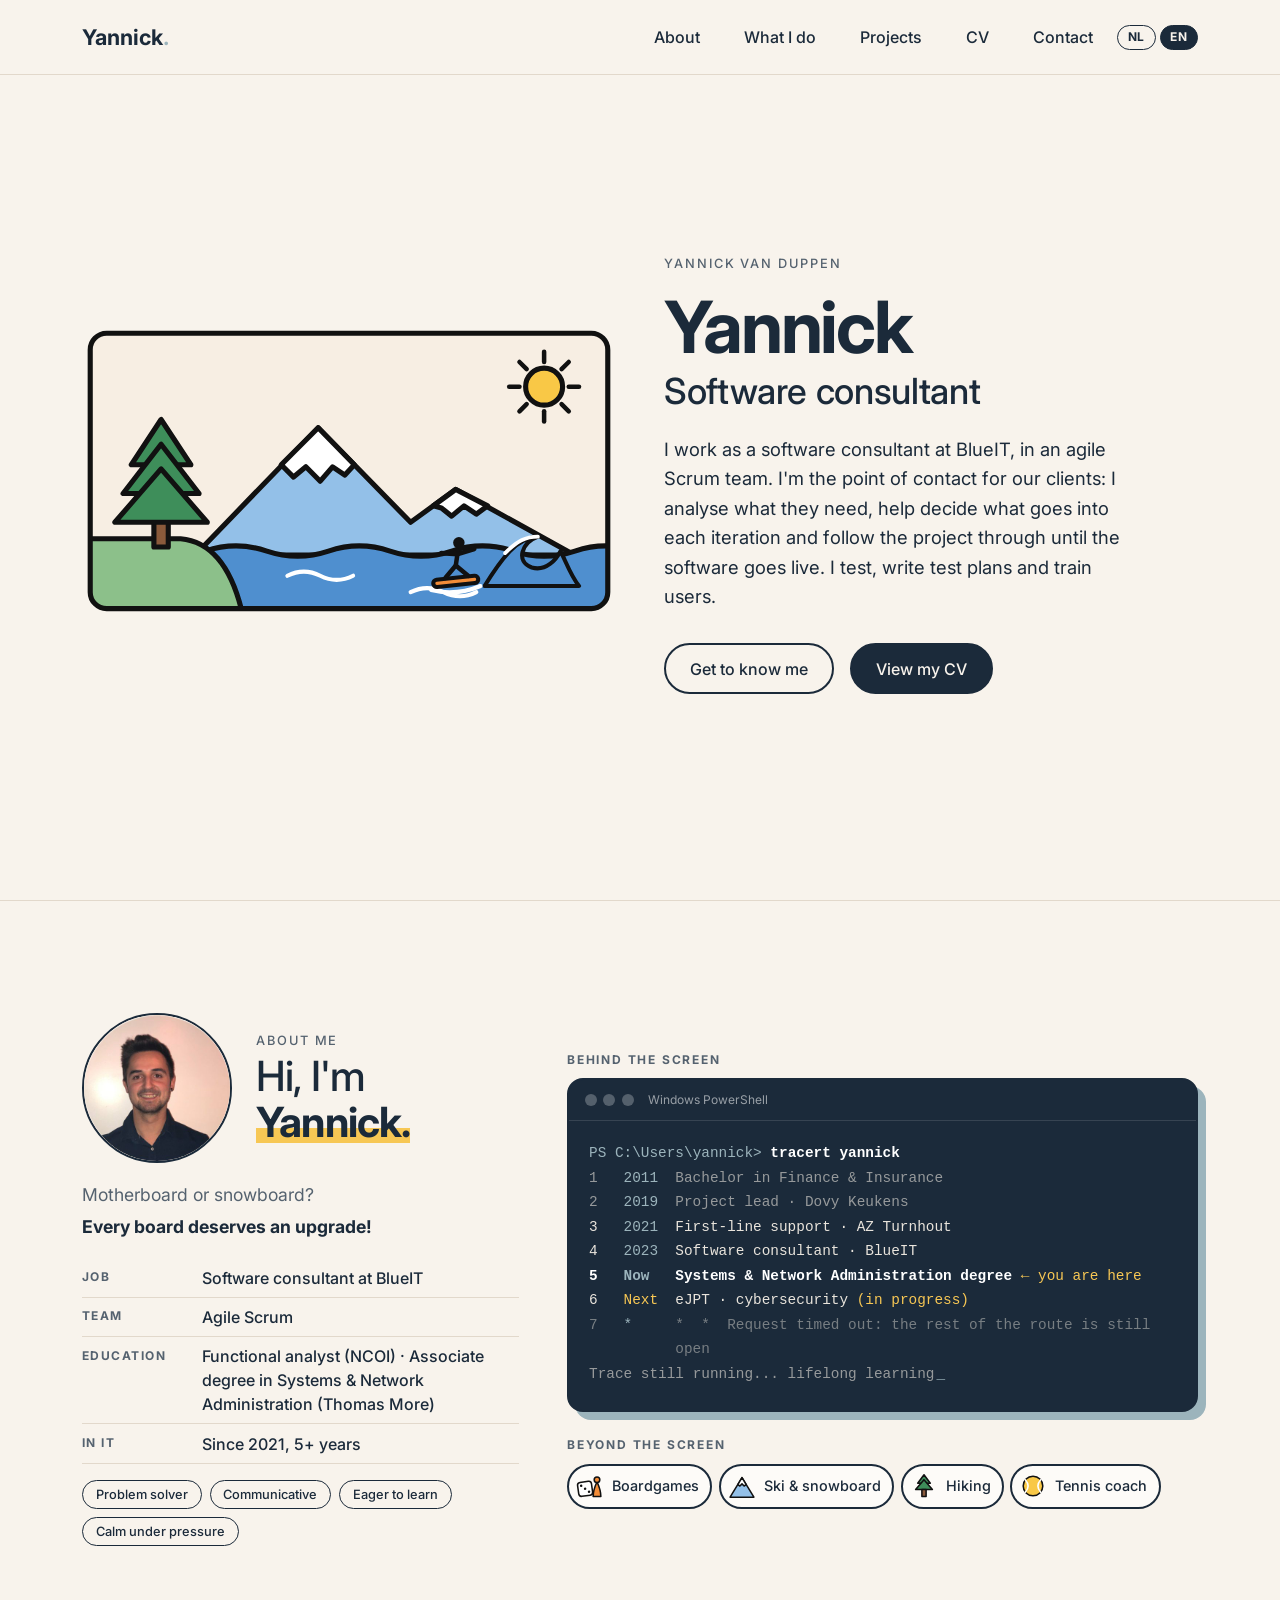
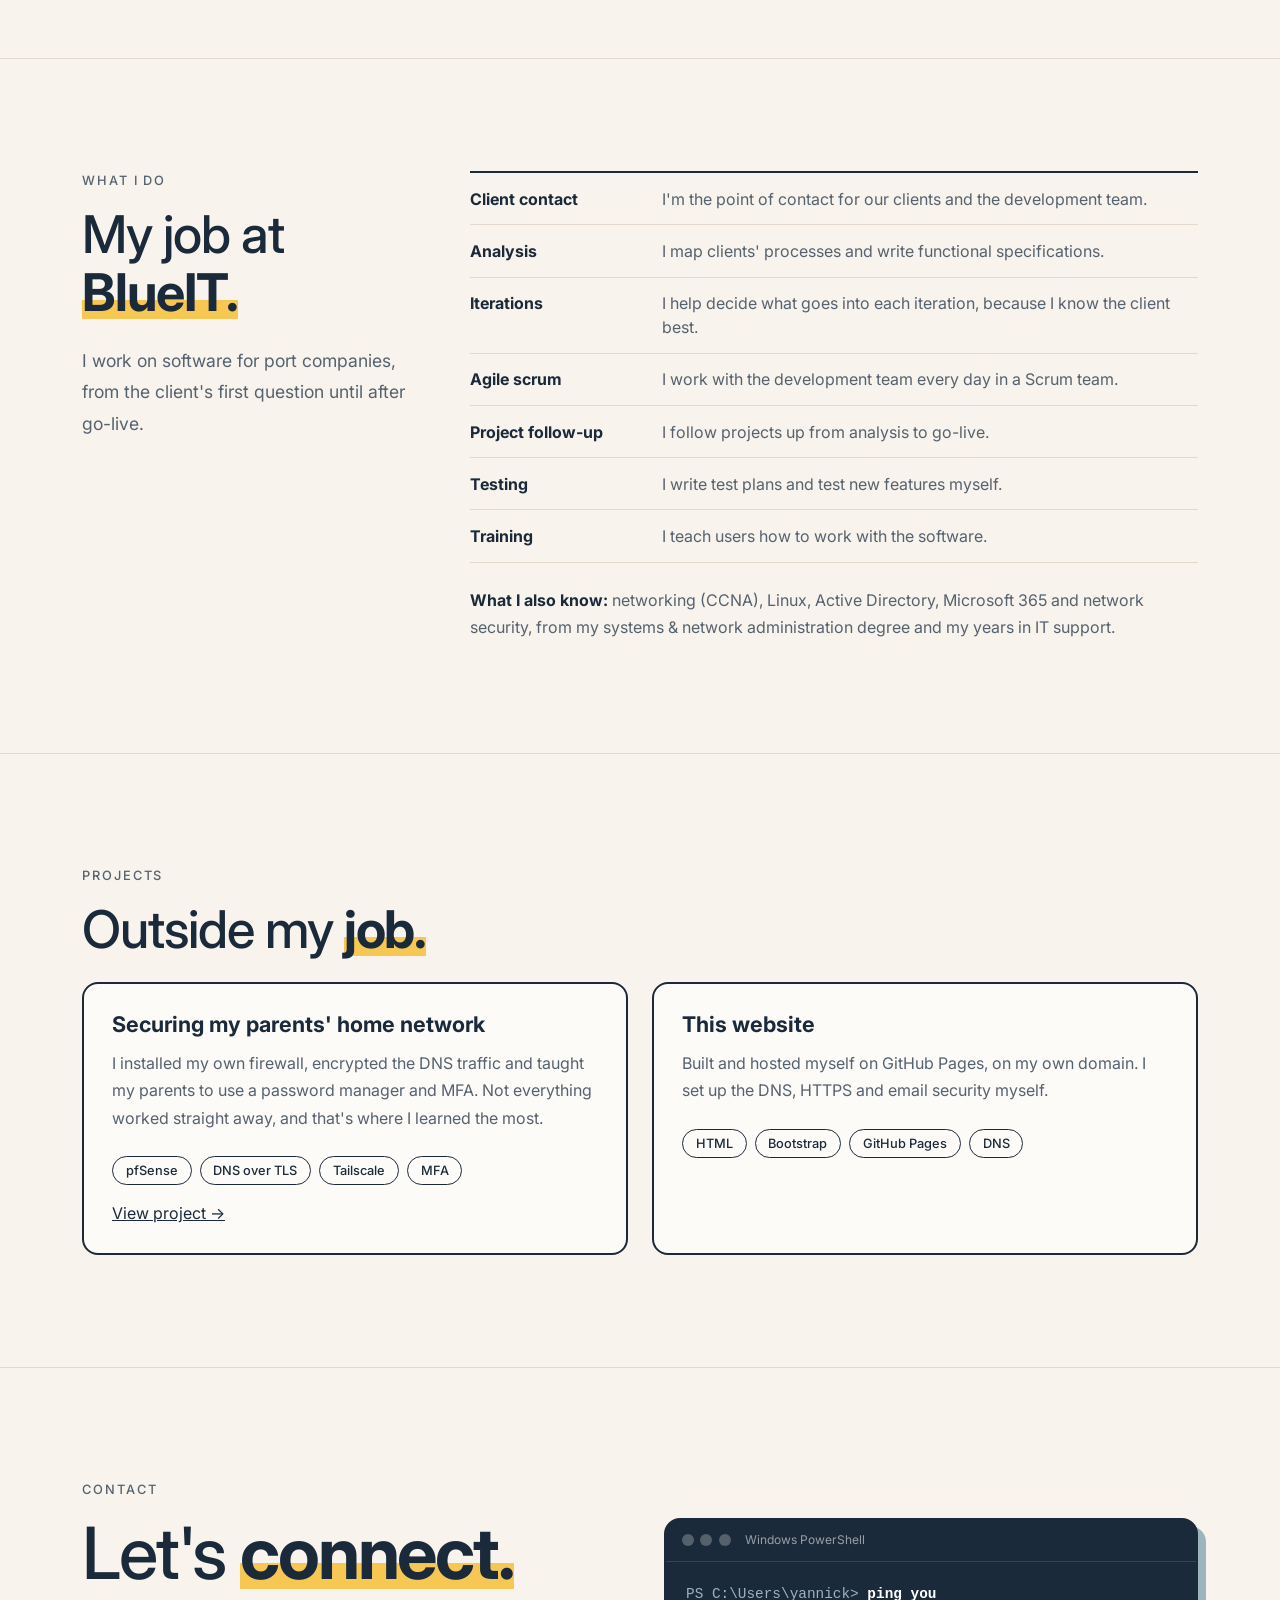
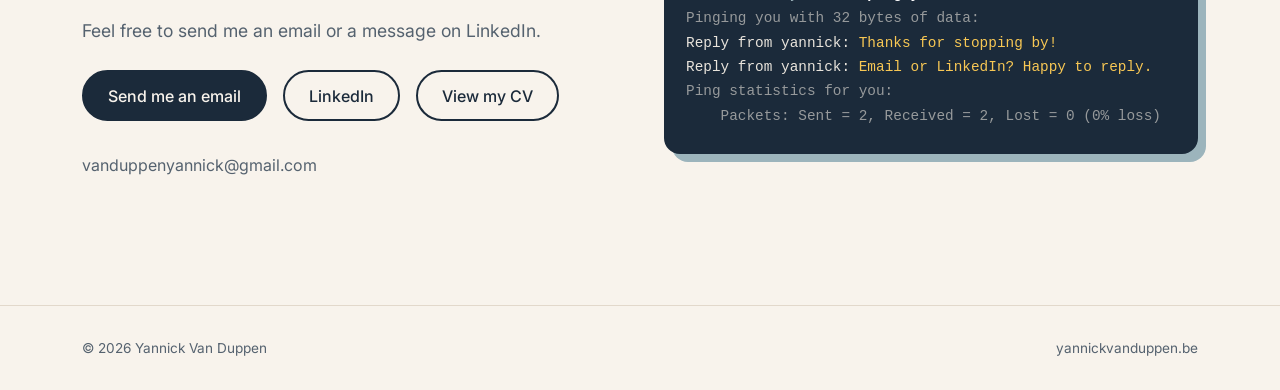
==== commit ad2e20d8: "CV-site: eerlijk en sober, wat ik echt doe bij BlueIT - Titel en intro: software consultant in een a" ====
--- a/index.html
+++ b/index.html
@@ -3,8 +3,8 @@
 <head>
     <meta charset="UTF-8">
     <meta name="viewport" content="width=device-width, initial-scale=1.0">
-    <title data-nl="Yannick Van Duppen | Software consultant · Systeem- &amp; netwerkbeheer" data-en="Yannick Van Duppen | Software consultant · Systems &amp; network administration">Yannick Van Duppen | Software consultant · Systeem- &amp; netwerkbeheer</title>
-    <meta name="description" content="Yannick Van Duppen: software consultant bij BlueIT en student systeem- en netwerkbeheer. Netwerken, systemen en security." data-nl="Yannick Van Duppen: software consultant bij BlueIT en student systeem- en netwerkbeheer. Netwerken, systemen en security." data-en="Yannick Van Duppen: software consultant at BlueIT and systems &amp; network administration student. Networking, systems and security.">
+    <title data-nl="Yannick Van Duppen | Software consultant" data-en="Yannick Van Duppen | Software consultant">Yannick Van Duppen | Software consultant</title>
+    <meta name="description" content="Yannick Van Duppen: software consultant bij BlueIT. Analyse, projectopvolging, testen en opleidingen in een agile scrumteam." data-nl="Yannick Van Duppen: software consultant bij BlueIT. Analyse, projectopvolging, testen en opleidingen in een agile scrumteam." data-en="Yannick Van Duppen: software consultant at BlueIT. Analysis, project follow-up, testing and user training in an agile Scrum team.">
     <link rel="icon" href="data:image/svg+xml,%3Csvg xmlns='http://www.w3.org/2000/svg' viewBox='0 0 64 64'%3E%3Cg stroke='%23111' stroke-width='5' stroke-linecap='round'%3E%3Cpath d='M32 4v8M32 52v8M4 32h8M52 32h8M12 12l6 6M46 46l6 6M52 12l-6 6M18 46l-6 6'/%3E%3Ccircle cx='32' cy='32' r='14' fill='%23F9C846'/%3E%3C/g%3E%3C/svg%3E">
 
     <!-- Taal kiezen voor de pagina getekend wordt -->
@@ -17,7 +17,7 @@
 
     <!-- Bootstrap, daarna eigen stijlen (zodat die voorrang krijgen) -->
     <link href="https://cdn.jsdelivr.net/npm/bootstrap@5.3.3/dist/css/bootstrap.min.css" rel="stylesheet">
-    <link href="style.css?v=17" rel="stylesheet">
+    <link href="style.css?v=19" rel="stylesheet">
 </head>
 <body>
 
@@ -57,14 +57,14 @@
             <div class="row g-5 align-items-center">
                 <!-- Tekst (op gsm eerst, op desktop rechts) -->
                 <div class="col-12 col-lg-6 order-lg-2">
-                    <p class="section-label">Software consultant · BlueIT</p>
+                    <p class="section-label">Yannick Van Duppen</p>
                     <h1 class="hero-title">
                         Yannick
-                        <span class="nl">Systeem- &amp; netwerkbeheer</span><span class="en">Systems &amp; network administration</span>
+                        <span>Software consultant</span>
                     </h1>
                     <p class="hero-lead">
-                        <span class="nl">IT'er met een hart voor netwerken, systemen en security. Van support in een ziekenhuis tot software voor de haven en de petrochemie.</span>
-                        <span class="en">IT professional with a passion for networking, systems and security. From hospital IT support to software for the port and petrochemical industry.</span>
+                        <span class="nl">Ik werk als software consultant bij BlueIT, in een agile scrumteam. Ik ben het aanspreekpunt voor onze klanten: ik analyseer wat ze nodig hebben, bepaal mee wat er in elke iteratie komt en volg het project op tot de software live staat. Ik test, schrijf testplannen en geef opleidingen aan gebruikers.</span>
+                        <span class="en">I work as a software consultant at BlueIT, in an agile Scrum team. I'm the point of contact for our clients: I analyse what they need, help decide what goes into each iteration and follow the project through until the software goes live. I test, write test plans and train users.</span>
                     </p>
                     <div class="d-flex flex-wrap align-items-center gap-3">
                         <a class="btn-pill" href="#wie"><span class="nl">Maak kennis</span><span class="en">Get to know me</span></a>
@@ -103,7 +103,8 @@
 
                         <dl class="wie-feiten">
                             <div><dt>Job</dt><dd><span class="nl">Software consultant bij BlueIT</span><span class="en">Software consultant at BlueIT</span></dd></div>
-                            <div><dt><span class="nl">Opleiding</span><span class="en">Education</span></dt><dd><span class="nl">Graduaat systeem- en netwerkbeheer, Thomas More Geel</span><span class="en">Associate degree in Systems &amp; Network Administration, Thomas More Geel</span></dd></div>
+                            <div><dt><span class="nl">Team</span><span class="en">Team</span></dt><dd><span class="nl">Agile scrum</span><span class="en">Agile Scrum</span></dd></div>
+                            <div><dt><span class="nl">Opleiding</span><span class="en">Education</span></dt><dd><span class="nl">Functioneel analist (NCOI) · Graduaat systeem- en netwerkbeheer (Thomas More)</span><span class="en">Functional analyst (NCOI) · Associate degree in Systems &amp; Network Administration (Thomas More)</span></dd></div>
                             <div><dt>In IT</dt><dd><span class="nl">Sinds 2021, al <span class="jaren-in-it">5</span>+ jaar</span><span class="en">Since 2021, <span class="jaren-in-it">5</span>+ years</span></dd></div>
                         </dl>
 
@@ -133,7 +134,7 @@
                                 <div class="t-hop stap"><span>2</span><span>2019</span><span><span class="nl">Projectleider</span><span class="en">Project lead</span> · Dovy Keukens</span></div>
                                 <div class="t-hop stap t-it"><span>3</span><span>2021</span><span>First-line support · AZ Turnhout</span></div>
                                 <div class="t-hop stap t-it"><span>4</span><span>2023</span><span>Software consultant · BlueIT</span></div>
-                                <div class="t-hop stap t-doel"><span>5</span><span><span class="nl">Nu</span><span class="en">Now</span></span><span><span class="nl">Graduaat Systeem- en netwerkbeheer</span><span class="en">Systems &amp; Network Administration</span> <em>← you are here</em></span></div>
+                                <div class="t-hop stap t-doel"><span>5</span><span><span class="nl">Nu</span><span class="en">Now</span></span><span><span class="nl">Graduaat Systeem- en netwerkbeheer</span><span class="en">Systems &amp; Network Administration degree</span> <em>← you are here</em></span></div>
                                 <!-- What's next: in IT blijf je leren -->
                                 <div class="t-hop stap t-next"><span>6</span><span>Next</span><span>eJPT · cybersecurity <em>(in progress)</em></span></div>
                                 <div class="t-hop stap t-timeout"><span>7</span><span>*</span><span>*  *  Request timed out: <span class="nl">de rest van de route ligt nog open</span><span class="en">the rest of the route is still open</span></span></div>
@@ -166,61 +167,52 @@
             </div>
         </section>
 
-        <!-- Wat ik doe -->
+        <!-- Wat ik doe: gewone lijst van mijn echte taken -->
         <section class="section slide" id="vaardigheden">
             <div class="container">
-                <p class="section-label"><span class="nl">Wat ik doe</span><span class="en">What I do</span></p>
-                <h2 class="section-title"><span class="nl">Van netwerk tot</span><span class="en">From network to</span> <strong><span class="nl">gebruiker.</span><span class="en">end user.</span></strong></h2>
-
-                <div class="row g-4">
-                    <div class="col-12 col-md-6 col-lg-3">
-                        <div class="kaart h-100">
-                            <h3 class="kaart-titel"><span class="kaart-num">1</span><span class="nl">Netwerken</span><span class="en">Networking</span></h3>
-                            <p><span class="nl">Netwerken opzetten, beveiligen en beheren.</span><span class="en">Designing, securing and managing networks.</span></p>
-                            <ul class="tags mt-0">
-                                <li>CCNA</li>
-                                <li>pfSense</li>
-                                <li>VLANs</li>
-                                <li>DNS</li>
-                                <li>VPN</li>
-                            </ul>
-                        </div>
-                    </div>
-                    <div class="col-12 col-md-6 col-lg-3">
-                        <div class="kaart h-100">
-                            <h3 class="kaart-titel"><span class="kaart-num">2</span><span class="nl">Systemen</span><span class="en">Systems</span></h3>
-                            <p><span class="nl">Servers, gebruikers en werkplekken beheren.</span><span class="en">Managing servers, users and workstations.</span></p>
-                            <ul class="tags mt-0">
-                                <li>Linux</li>
-                                <li>Active Directory</li>
-                                <li>Microsoft 365</li>
-                                <li>Windows</li>
-                            </ul>
-                        </div>
-                    </div>
-                    <div class="col-12 col-md-6 col-lg-3">
-                        <div class="kaart h-100">
-                            <h3 class="kaart-titel"><span class="kaart-num">3</span>Security</h3>
-                            <p><span class="nl">Netwerken en accounts beschermen, en blijven bijleren.</span><span class="en">Protecting networks and accounts, and always learning.</span></p>
-                            <ul class="tags mt-0">
-                                <li>eJPT <span class="nl">(bezig)</span><span class="en">(in progress)</span></li>
-                                <li>TryHackMe</li>
-                                <li>Firewalls</li>
-                                <li>MFA</li>
-                            </ul>
-                        </div>
-                    </div>
-                    <div class="col-12 col-md-6 col-lg-3">
-                        <div class="kaart h-100">
-                            <h3 class="kaart-titel"><span class="kaart-num">4</span><span class="nl">Analyse</span><span class="en">Analysis</span></h3>
-                            <p><span class="nl">De brug tussen klant en IT: van behoefte tot werkende oplossing.</span><span class="en">The bridge between client and IT: from business need to working solution.</span></p>
-                            <ul class="tags mt-0">
-                                <li><span class="nl">Functionele analyse</span><span class="en">Functional analysis</span></li>
-                                <li><span class="nl">Implementatie</span><span class="en">Implementation</span></li>
-                                <li>Support</li>
-                                <li><span class="nl">Documentatie</span><span class="en">Documentation</span></li>
-                            </ul>
-                        </div>
+                <div class="row g-5">
+                    <div class="col-12 col-lg-4">
+                        <p class="section-label"><span class="nl">Wat ik doe</span><span class="en">What I do</span></p>
+                        <h2 class="section-title"><span class="nl">Mijn job bij</span><span class="en">My job at</span> <strong>BlueIT.</strong></h2>
+                        <p class="lead-text"><span class="nl">Ik werk aan software voor havenbedrijven, van de eerste vraag van de klant tot na de go-live.</span><span class="en">I work on software for port companies, from the client's first question until after go-live.</span></p>
+                    </div>
+                    <div class="col-12 col-lg-8">
+                        <dl class="taken">
+                            <div>
+                                <dt><span class="nl">Klantcontact</span><span class="en">Client contact</span></dt>
+                                <dd><span class="nl">Ik ben het aanspreekpunt voor onze klanten en het developmentteam.</span><span class="en">I'm the point of contact for our clients and the development team.</span></dd>
+                            </div>
+                            <div>
+                                <dt><span class="nl">Analyse</span><span class="en">Analysis</span></dt>
+                                <dd><span class="nl">Ik breng processen van klanten in kaart en schrijf functionele specificaties.</span><span class="en">I map clients' processes and write functional specifications.</span></dd>
+                            </div>
+                            <div>
+                                <dt><span class="nl">Iteraties</span><span class="en">Iterations</span></dt>
+                                <dd><span class="nl">Ik bepaal mee wat er in elke iteratie komt, omdat ik de klant het best ken.</span><span class="en">I help decide what goes into each iteration, because I know the client best.</span></dd>
+                            </div>
+                            <div>
+                                <dt>Agile scrum</dt>
+                                <dd><span class="nl">Ik werk elke dag samen met het developmentteam in een scrumteam.</span><span class="en">I work with the development team every day in a Scrum team.</span></dd>
+                            </div>
+                            <div>
+                                <dt><span class="nl">Projectopvolging</span><span class="en">Project follow-up</span></dt>
+                                <dd><span class="nl">Ik volg projecten op van de analyse tot de go-live.</span><span class="en">I follow projects up from analysis to go-live.</span></dd>
+                            </div>
+                            <div>
+                                <dt><span class="nl">Testen</span><span class="en">Testing</span></dt>
+                                <dd><span class="nl">Ik maak testplannen en test nieuwe functionaliteit zelf.</span><span class="en">I write test plans and test new features myself.</span></dd>
+                            </div>
+                            <div>
+                                <dt><span class="nl">Opleidingen</span><span class="en">Training</span></dt>
+                                <dd><span class="nl">Ik leer gebruikers werken met de software.</span><span class="en">I teach users how to work with the software.</span></dd>
+                            </div>
+                        </dl>
+
+                        <p class="daarnaast">
+                            <strong><span class="nl">Wat ik daarnaast ken:</span><span class="en">What I also know:</span></strong>
+                            <span class="nl">netwerken (CCNA), Linux, Active Directory, Microsoft 365 en netwerkbeveiliging, uit mijn graduaat systeem- en netwerkbeheer en mijn jaren in IT-support.</span>
+                            <span class="en">networking (CCNA), Linux, Active Directory, Microsoft 365 and network security, from my systems &amp; network administration degree and my years in IT support.</span>
+                        </p>
                     </div>
                 </div>
             </div>
@@ -230,29 +222,27 @@
         <section class="section slide" id="projecten">
             <div class="container">
                 <p class="section-label"><span class="nl">Projecten</span><span class="en">Projects</span></p>
-                <h2 class="section-title"><span class="nl">Waar ik aan</span><span class="en">What I've been</span> <strong><span class="nl">bouw.</span><span class="en">building.</span></strong></h2>
+                <h2 class="section-title"><span class="nl">Naast mijn</span><span class="en">Outside my</span> <strong>job.</strong></h2>
 
                 <div class="row g-4">
-                    <div class="col-12 col-md-6 col-lg-4">
+                    <div class="col-12 col-md-6">
                         <article class="project">
-                            <span class="project-num">01</span>
-                            <h3><span class="nl">Thuisnetwerk beveiligen</span><span class="en">Securing a home network</span></h3>
-                            <p><span class="nl">Het netwerk van mijn ouders beveiligd met een eigen firewall (pfSense), DNS over TLS, ad- en malwareblokkering, een wachtwoordmanager en MFA.</span><span class="en">Secured my parents' home network with my own firewall (pfSense), DNS over TLS, ad and malware blocking, a password manager and MFA.</span></p>
+                            <h3><span class="nl">Het thuisnetwerk van mijn ouders beveiligen</span><span class="en">Securing my parents' home network</span></h3>
+                            <p><span class="nl">Een eigen firewall geplaatst, het DNS-verkeer versleuteld en mijn ouders een wachtwoordmanager en MFA leren gebruiken. Niet alles lukte meteen, en daar heb ik het meeste uit geleerd.</span><span class="en">I installed my own firewall, encrypted the DNS traffic and taught my parents to use a password manager and MFA. Not everything worked straight away, and that's where I learned the most.</span></p>
                             <ul class="tags">
                                 <li>pfSense</li>
                                 <li>DNS over TLS</li>
-                                <li>pfBlockerNG</li>
                                 <li>Tailscale</li>
+                                <li>MFA</li>
                             </ul>
                             <a class="link-arrow d-inline-block mt-3" href="thuisnetwerk.html"><span class="nl">Bekijk project</span><span class="en">View project</span> <span aria-hidden="true">→</span></a>
                         </article>
                     </div>
 
-                    <div class="col-12 col-md-6 col-lg-4">
+                    <div class="col-12 col-md-6">
                         <article class="project">
-                            <span class="project-num">02</span>
                             <h3><span class="nl">Deze website</span><span class="en">This website</span></h3>
-                            <p><span class="nl">Zelf gebouwd en gehost via GitHub Pages, op mijn eigen domein met zelf ingestelde DNS, HTTPS en e-mailbeveiliging (SPF, DMARC).</span><span class="en">Built and hosted myself on GitHub Pages, on my own domain with self-managed DNS, HTTPS and email security (SPF, DMARC).</span></p>
+                            <p><span class="nl">Zelf gebouwd en gehost via GitHub Pages, op mijn eigen domein. De DNS, HTTPS en e-mailbeveiliging heb ik zelf ingesteld.</span><span class="en">Built and hosted myself on GitHub Pages, on my own domain. I set up the DNS, HTTPS and email security myself.</span></p>
                             <ul class="tags">
                                 <li>HTML</li>
                                 <li>Bootstrap</li>
@@ -261,19 +251,6 @@
                             </ul>
                         </article>
                     </div>
-
-                    <div class="col-12 col-md-6 col-lg-4">
-                        <article class="project">
-                            <span class="project-num">03</span>
-                            <h3><span class="nl">Op weg naar eJPT</span><span class="en">Road to eJPT</span></h3>
-                            <p><span class="nl">Een leerpad waarin ik bijhoud wat ik leer voor het eJPT-certificaat in penetration testing: uitleg, commando's en labs.</span><span class="en">A learning log of my journey to the eJPT penetration testing certification: concepts, commands and labs.</span></p>
-                            <ul class="tags">
-                                <li>Penetration testing</li>
-                                <li>INE Security</li>
-                            </ul>
-                            <p class="mt-3 mb-0"><span class="cv-status"><span class="nl">Binnenkort</span><span class="en">Coming soon</span></span></p>
-                        </article>
-                    </div>
                 </div>
             </div>
         </section>
@@ -285,7 +262,7 @@
                     <div class="col-12 col-lg-6">
                         <p class="section-label">Contact</p>
                         <h2 class="contact-title"><span class="nl">Laten we</span><span class="en">Let's</span> <strong><span class="nl">kennismaken.</span><span class="en">connect.</span></strong></h2>
-                        <p class="lead-text mb-4"><span class="nl">Een vraag, een project of een kans? Stuur me gerust een berichtje.</span><span class="en">A question, a project or an opportunity? Feel free to reach out.</span></p>
+                        <p class="lead-text mb-4"><span class="nl">Stuur me gerust een mail of een bericht op LinkedIn.</span><span class="en">Feel free to send me an email or a message on LinkedIn.</span></p>
                         <div class="d-flex flex-wrap align-items-center gap-3">
                             <a class="btn-pill btn-pill-dark" href="mailto:vanduppenyannick@gmail.com"><span class="nl">Stuur me een mail</span><span class="en">Send me an email</span></a>
                             <a class="btn-pill" href="https://www.linkedin.com/in/yannick-van-duppen-5a72b3284/" target="_blank" rel="noopener">LinkedIn</a>
--- a/style.css
+++ b/style.css
@@ -949,7 +949,56 @@
     color: var(--primary);
 }
 
-/* Pijlen tussen de drie stappen van de werkplekopdracht (vanaf tablet) */
+/* "Wat ik doe": eenvoudige lijst van taken (CV-site) */
+.taken {
+    margin: 0;
+}
+
+.taken div {
+    display: grid;
+    grid-template-columns: 1fr;
+    gap: 0.15rem;
+    padding: 0.85rem 0;
+    border-bottom: 1px solid var(--line-soft);
+}
+
+.taken div:first-child {
+    border-top: 2px solid var(--line);
+}
+
+.taken dt {
+    font-weight: 700;
+}
+
+.taken dd {
+    margin: 0;
+    color: var(--muted);
+}
+
+.daarnaast {
+    margin: 1.5rem 0 0;
+    color: var(--muted);
+    line-height: 1.7;
+}
+
+.daarnaast strong {
+    color: var(--ink);
+}
+
+@media (min-width: 768px) {
+    .taken div {
+        grid-template-columns: 11rem 1fr;
+        gap: 1rem;
+    }
+}
+
+/* Technische basis: brede kaart onder de drie stappen */
+.technische-basis {
+    background: transparent;
+    border-style: dashed;
+}
+
+/* Pijlen tussen drie stappen (werkplekopdracht, "Wat ik doe"), vanaf tablet */
 @media (min-width: 768px) {
     .opdracht-stappen > div:not(:last-child) .kaart {
         position: relative;
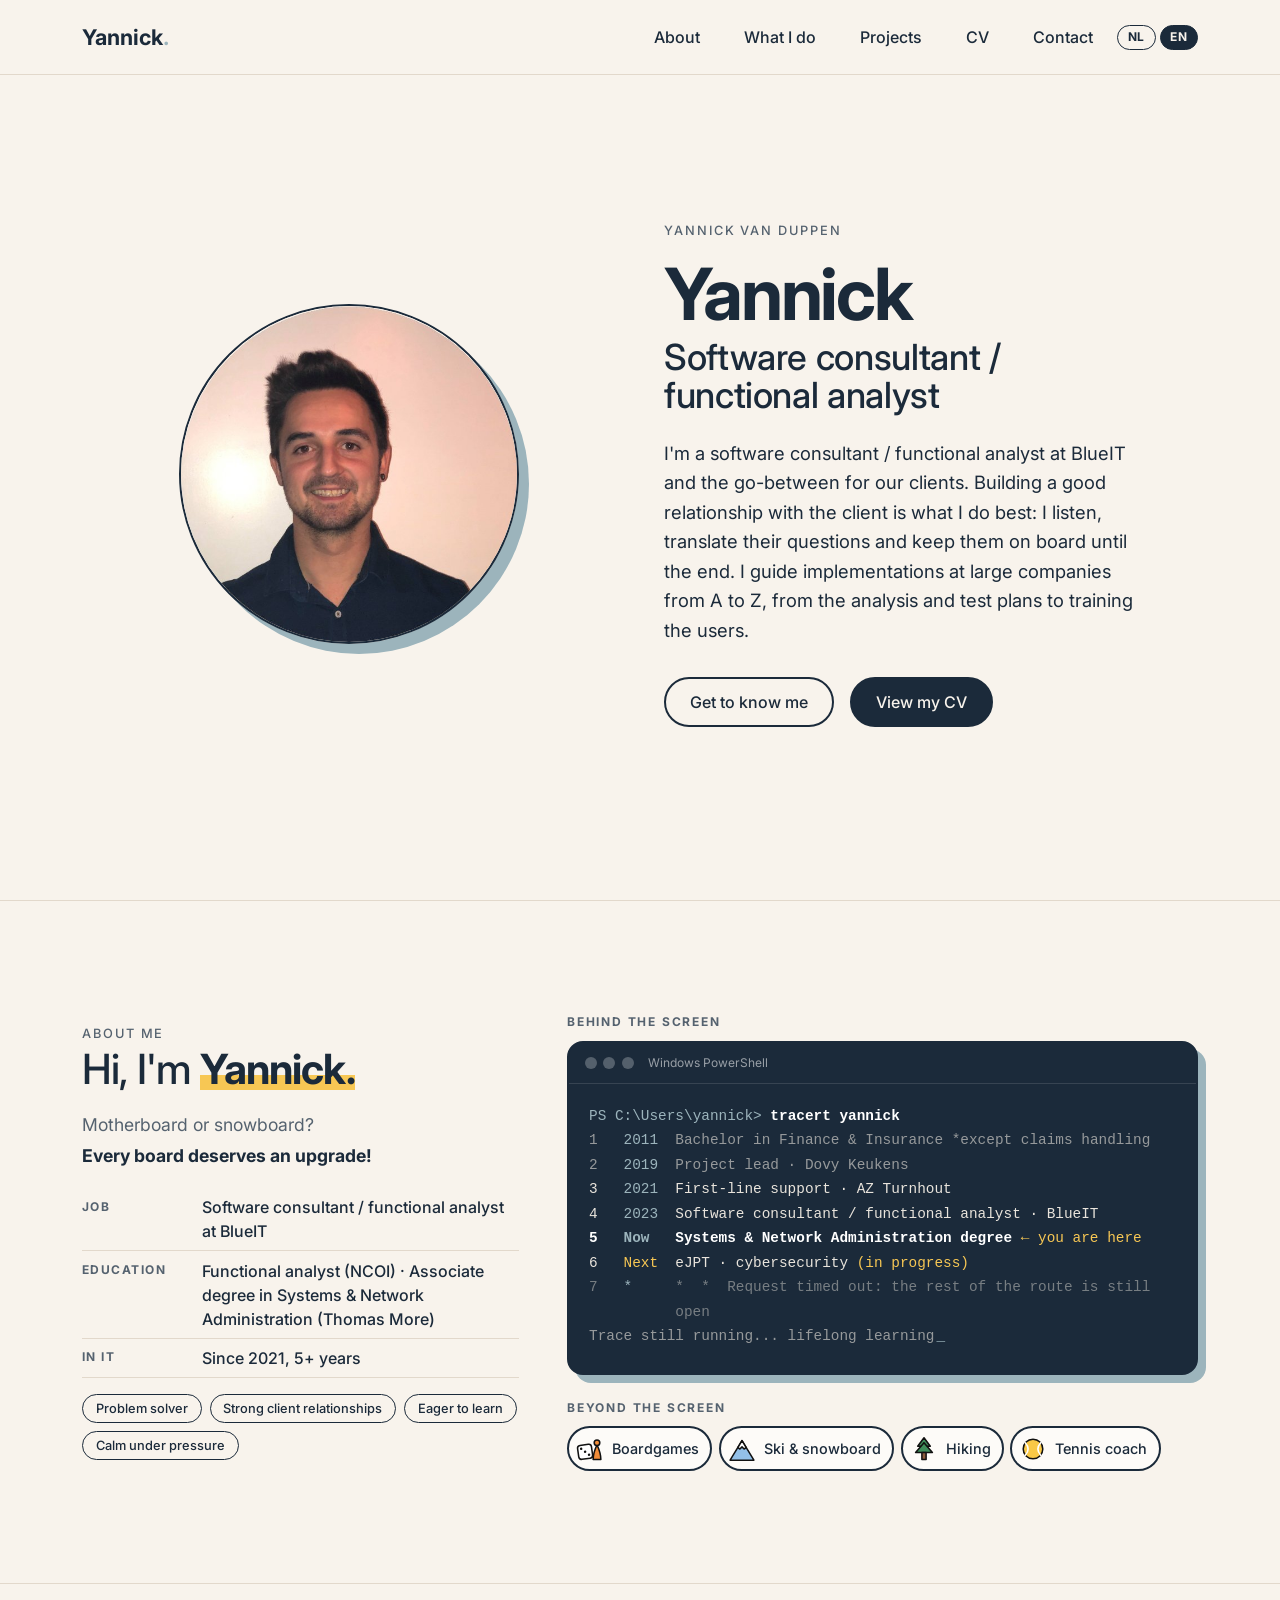
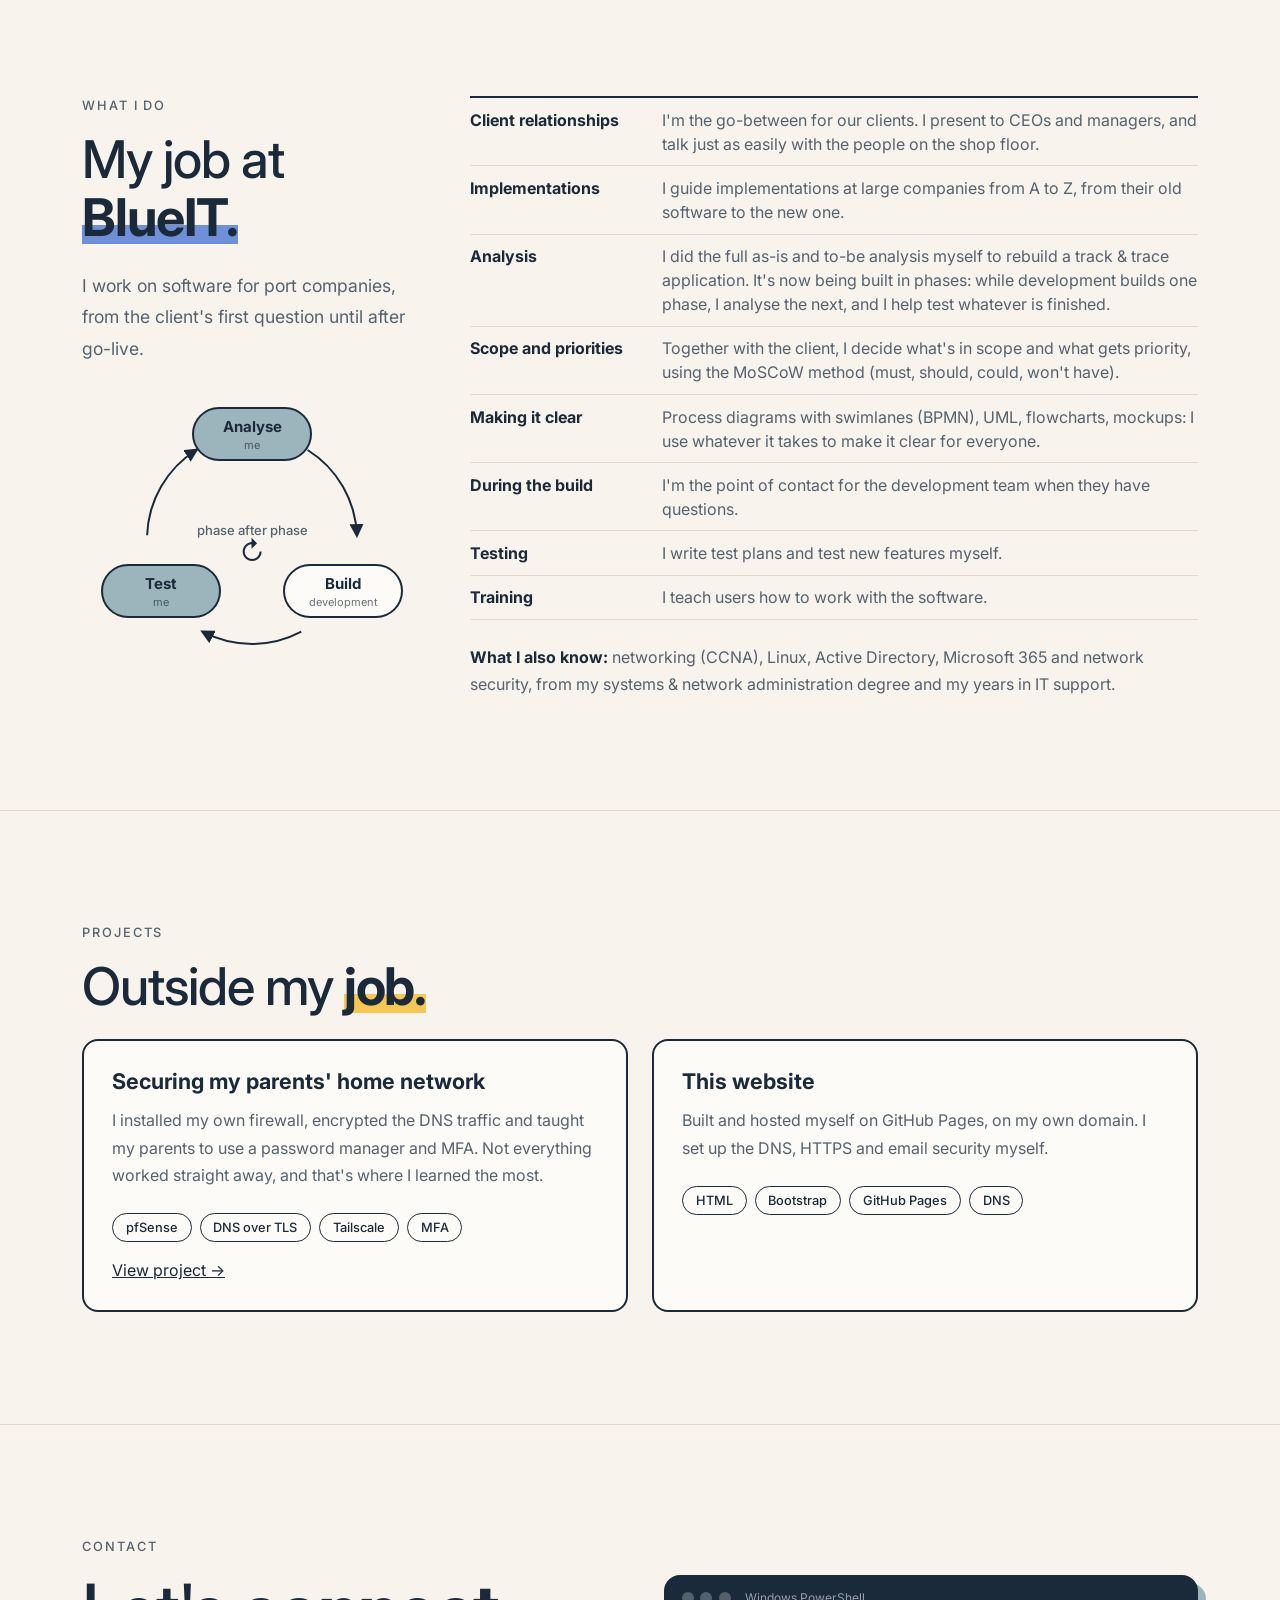
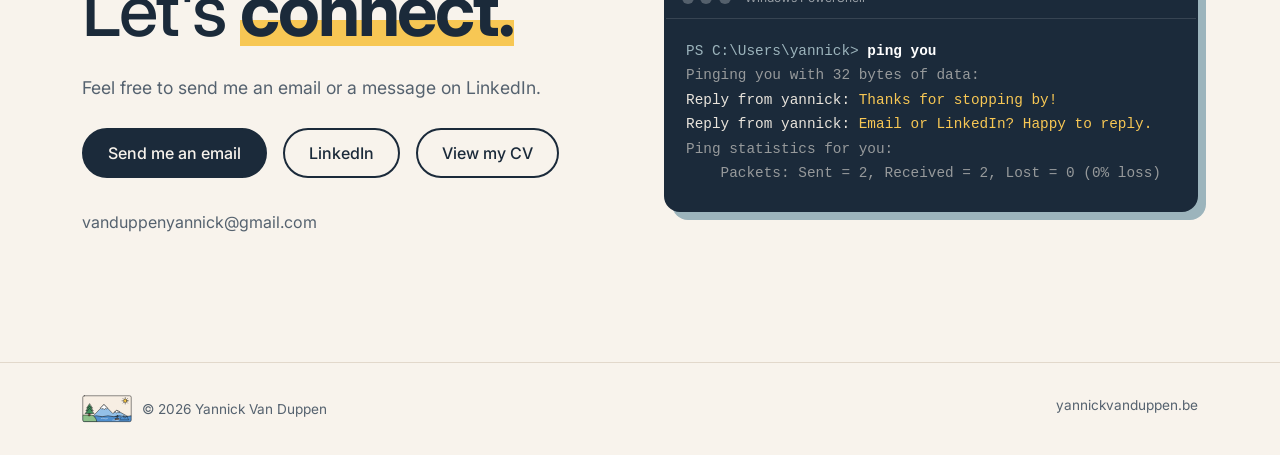
==== commit 3ead2b14: "﻿CV-site: titel software consultant / functioneel analist, scherpere foto, deelvoorvertoning en 404-" ====
--- a/index.html
+++ b/index.html
@@ -3,8 +3,20 @@
 <head>
     <meta charset="UTF-8">
     <meta name="viewport" content="width=device-width, initial-scale=1.0">
-    <title data-nl="Yannick Van Duppen | Software consultant" data-en="Yannick Van Duppen | Software consultant">Yannick Van Duppen | Software consultant</title>
-    <meta name="description" content="Yannick Van Duppen: software consultant bij BlueIT. Analyse, projectopvolging, testen en opleidingen in een agile scrumteam." data-nl="Yannick Van Duppen: software consultant bij BlueIT. Analyse, projectopvolging, testen en opleidingen in een agile scrumteam." data-en="Yannick Van Duppen: software consultant at BlueIT. Analysis, project follow-up, testing and user training in an agile Scrum team.">
+    <title data-nl="Yannick Van Duppen | Software consultant / functioneel analist" data-en="Yannick Van Duppen | Software consultant / functional analyst">Yannick Van Duppen | Software consultant / functioneel analist</title>
+    <meta name="description" content="Yannick Van Duppen: software consultant / functioneel analist bij BlueIT. Implementaties begeleiden van A tot Z, analyse, testen en opleidingen." data-nl="Yannick Van Duppen: software consultant / functioneel analist bij BlueIT. Implementaties begeleiden van A tot Z, analyse, testen en opleidingen." data-en="Yannick Van Duppen: software consultant / functional analyst at BlueIT. Guiding implementations from A to Z, analysis, testing and user training.">
+    <!-- Voorvertoning bij het delen van een link (LinkedIn, WhatsApp, ...) -->
+    <meta property="og:type" content="website">
+    <meta property="og:site_name" content="Yannick Van Duppen">
+    <meta property="og:locale" content="nl_BE">
+    <meta property="og:title" content="Yannick Van Duppen | Software consultant / functioneel analist">
+    <meta property="og:description" content="Yannick Van Duppen: software consultant / functioneel analist bij BlueIT. Implementaties begeleiden van A tot Z, analyse, testen en opleidingen.">
+    <meta property="og:url" content="https://yannickvanduppen.be/">
+    <meta property="og:image" content="https://yannickvanduppen.be/img/og-image.jpg">
+    <meta property="og:image:width" content="1200">
+    <meta property="og:image:height" content="630">
+    <meta property="og:image:alt" content="Yannick Van Duppen, software consultant / functioneel analist">
+    <meta name="twitter:card" content="summary_large_image">
     <link rel="icon" href="data:image/svg+xml,%3Csvg xmlns='http://www.w3.org/2000/svg' viewBox='0 0 64 64'%3E%3Cg stroke='%23111' stroke-width='5' stroke-linecap='round'%3E%3Cpath d='M32 4v8M32 52v8M4 32h8M52 32h8M12 12l6 6M46 46l6 6M52 12l-6 6M18 46l-6 6'/%3E%3Ccircle cx='32' cy='32' r='14' fill='%23F9C846'/%3E%3C/g%3E%3C/svg%3E">
 
     <!-- Taal kiezen voor de pagina getekend wordt -->
@@ -17,7 +29,7 @@
 
     <!-- Bootstrap, daarna eigen stijlen (zodat die voorrang krijgen) -->
     <link href="https://cdn.jsdelivr.net/npm/bootstrap@5.3.3/dist/css/bootstrap.min.css" rel="stylesheet">
-    <link href="style.css?v=19" rel="stylesheet">
+    <link href="style.css?v=24" rel="stylesheet">
 </head>
 <body>
 
@@ -60,11 +72,11 @@
                     <p class="section-label">Yannick Van Duppen</p>
                     <h1 class="hero-title">
                         Yannick
-                        <span>Software consultant</span>
+                        <span class="nl">Software consultant /<br>functioneel analist</span><span class="en">Software consultant /<br>functional analyst</span>
                     </h1>
                     <p class="hero-lead">
-                        <span class="nl">Ik werk als software consultant bij BlueIT, in een agile scrumteam. Ik ben het aanspreekpunt voor onze klanten: ik analyseer wat ze nodig hebben, bepaal mee wat er in elke iteratie komt en volg het project op tot de software live staat. Ik test, schrijf testplannen en geef opleidingen aan gebruikers.</span>
-                        <span class="en">I work as a software consultant at BlueIT, in an agile Scrum team. I'm the point of contact for our clients: I analyse what they need, help decide what goes into each iteration and follow the project through until the software goes live. I test, write test plans and train users.</span>
+                        <span class="nl">Ik ben software consultant / functioneel analist bij BlueIT en de tussenpersoon voor onze klanten. Een goede relatie met de klant opbouwen is waar ik het sterkst in ben: ik luister, vertaal hun vragen en hou hen mee tot het einde. Ik begeleid implementaties bij grote bedrijven van A tot Z, van de analyse en de testplannen tot de opleiding van de gebruikers.</span>
+                        <span class="en">I'm a software consultant / functional analyst at BlueIT and the go-between for our clients. Building a good relationship with the client is what I do best: I listen, translate their questions and keep them on board until the end. I guide implementations at large companies from A to Z, from the analysis and test plans to training the users.</span>
                     </p>
                     <div class="d-flex flex-wrap align-items-center gap-3">
                         <a class="btn-pill" href="#wie"><span class="nl">Maak kennis</span><span class="en">Get to know me</span></a>
@@ -72,12 +84,10 @@
                     </div>
                 </div>
 
-                <!-- Mijn logo: bergen, water, natuur -->
+                <!-- Foto van mij (600 px, uit mijn Word-cv) -->
                 <div class="col-12 col-lg-6 order-lg-1">
-                    <img class="hero-logo" src="img/logo.svg" width="780" height="435"
-                         alt="Logo van Yannick: een getekend landschap met een boom, besneeuwde bergen, een zon en een surfer op de golven."
-                         data-alt-nl="Logo van Yannick: een getekend landschap met een boom, besneeuwde bergen, een zon en een surfer op de golven."
-                         data-alt-en="Yannick's logo: an illustrated landscape with a tree, snowy mountains, a sun and a surfer on the waves.">
+                    <img class="hero-foto" src="img/yannick-groot.jpg" width="600" height="600"
+                         alt="Foto van Yannick Van Duppen" data-alt-nl="Foto van Yannick Van Duppen" data-alt-en="Photo of Yannick Van Duppen">
                 </div>
             </div>
         </div>
@@ -90,9 +100,7 @@
             <div class="container">
                 <div class="row g-5 align-items-center">
                     <div class="col-12 col-lg-5">
-                        <div class="d-flex align-items-center gap-4 mb-3">
-                            <img class="wie-foto" src="img/yannick.jpg" width="400" height="400"
-                                 alt="Foto van Yannick Van Duppen" data-alt-nl="Foto van Yannick Van Duppen" data-alt-en="Photo of Yannick Van Duppen">
+                        <div class="mb-3">
                             <div>
                                 <p class="section-label mb-1"><span class="nl">Over mij</span><span class="en">About me</span></p>
                                 <h2 class="section-title wie-titel mb-0"><span class="nl">Hallo, ik ben</span><span class="en">Hi, I'm</span> <strong>Yannick.</strong></h2>
@@ -102,15 +110,14 @@
                         <p class="lead-text mb-3">Motherboard or snowboard?<br><strong class="board-zin">Every board deserves an upgrade!</strong></p>
 
                         <dl class="wie-feiten">
-                            <div><dt>Job</dt><dd><span class="nl">Software consultant bij BlueIT</span><span class="en">Software consultant at BlueIT</span></dd></div>
-                            <div><dt><span class="nl">Team</span><span class="en">Team</span></dt><dd><span class="nl">Agile scrum</span><span class="en">Agile Scrum</span></dd></div>
+                            <div><dt>Job</dt><dd><span class="nl">Software consultant / functioneel analist bij BlueIT</span><span class="en">Software consultant / functional analyst at BlueIT</span></dd></div>
                             <div><dt><span class="nl">Opleiding</span><span class="en">Education</span></dt><dd><span class="nl">Functioneel analist (NCOI) · Graduaat systeem- en netwerkbeheer (Thomas More)</span><span class="en">Functional analyst (NCOI) · Associate degree in Systems &amp; Network Administration (Thomas More)</span></dd></div>
                             <div><dt>In IT</dt><dd><span class="nl">Sinds 2021, al <span class="jaren-in-it">5</span>+ jaar</span><span class="en">Since 2021, <span class="jaren-in-it">5</span>+ years</span></dd></div>
                         </dl>
 
                         <ul class="tags mt-3">
                             <li><span class="nl">Probleemoplosser</span><span class="en">Problem solver</span></li>
-                            <li><span class="nl">Communicatief</span><span class="en">Communicative</span></li>
+                            <li><span class="nl">Sterk in klantrelaties</span><span class="en">Strong client relationships</span></li>
                             <li><span class="nl">Leergierig</span><span class="en">Eager to learn</span></li>
                             <li><span class="nl">Stressbestendig</span><span class="en">Calm under pressure</span></li>
                         </ul>
@@ -121,19 +128,19 @@
                         <p class="wereld-label"><span class="nl">Achter het scherm</span><span class="en">Behind the screen</span></p>
                         <!-- Mijn weg naar IT als traceroute. Elke .stap verschijnt in presentatiemodus bij een klik. -->
                         <div class="terminal" role="img"
-                             aria-label="Traceroute van mijn loopbaan: 2011 bachelor financie- en verzekeringswezen, 2019 projectleider bij Dovy Keukens, 2021 first-line support bij AZ Turnhout, 2023 software consultant bij BlueIT, nu graduaat systeem- en netwerkbeheer, daarna eJPT en cybersecurity."
-                             data-aria-nl="Traceroute van mijn loopbaan: 2011 bachelor financie- en verzekeringswezen, 2019 projectleider bij Dovy Keukens, 2021 first-line support bij AZ Turnhout, 2023 software consultant bij BlueIT, nu graduaat systeem- en netwerkbeheer, daarna eJPT en cybersecurity."
-                             data-aria-en="Traceroute of my career: 2011 bachelor in finance and insurance, 2019 project lead at Dovy Keukens, 2021 first-line support at AZ Turnhout, 2023 software consultant at BlueIT, now a systems and network administration degree, next eJPT and cybersecurity.">
+                             aria-label="Traceroute van mijn loopbaan: 2011 bachelor financie- en verzekeringswezen (alle vakken uitgezonderd schaderegeling), 2019 projectleider bij Dovy Keukens, 2021 first-line support bij AZ Turnhout, 2023 software consultant / functioneel analist bij BlueIT, nu graduaat systeem- en netwerkbeheer, daarna eJPT en cybersecurity."
+                             data-aria-nl="Traceroute van mijn loopbaan: 2011 bachelor financie- en verzekeringswezen (alle vakken uitgezonderd schaderegeling), 2019 projectleider bij Dovy Keukens, 2021 first-line support bij AZ Turnhout, 2023 software consultant / functioneel analist bij BlueIT, nu graduaat systeem- en netwerkbeheer, daarna eJPT en cybersecurity."
+                             data-aria-en="Traceroute of my career: 2011 bachelor in finance and insurance (all courses except claims handling), 2019 project lead at Dovy Keukens, 2021 first-line support at AZ Turnhout, 2023 software consultant / functional analyst at BlueIT, now a systems and network administration degree, next eJPT and cybersecurity.">
                             <div class="terminal-balk">
                                 <span></span><span></span><span></span>
                                 <span class="terminal-titel">Windows PowerShell</span>
                             </div>
                             <div class="terminal-body">
                                 <div><span class="t-prompt">PS C:\Users\yannick&gt;</span> <span class="t-cmd">tracert yannick</span></div>
-                                <div class="t-hop stap"><span>1</span><span>2011</span><span><span class="nl">Bachelor Financie- en verzekeringswezen</span><span class="en">Bachelor in Finance &amp; Insurance</span></span></div>
+                                <div class="t-hop stap"><span>1</span><span>2011</span><span><span class="nl">Bachelor Financie- en verzekeringswezen <span class="t-dim">*uitgezonderd schaderegeling</span></span><span class="en">Bachelor in Finance &amp; Insurance <span class="t-dim">*except claims handling</span></span></span></div>
                                 <div class="t-hop stap"><span>2</span><span>2019</span><span><span class="nl">Projectleider</span><span class="en">Project lead</span> · Dovy Keukens</span></div>
                                 <div class="t-hop stap t-it"><span>3</span><span>2021</span><span>First-line support · AZ Turnhout</span></div>
-                                <div class="t-hop stap t-it"><span>4</span><span>2023</span><span>Software consultant · BlueIT</span></div>
+                                <div class="t-hop stap t-it"><span>4</span><span>2023</span><span><span class="nl">Software consultant / functioneel analist</span><span class="en">Software consultant / functional analyst</span> · BlueIT</span></div>
                                 <div class="t-hop stap t-doel"><span>5</span><span><span class="nl">Nu</span><span class="en">Now</span></span><span><span class="nl">Graduaat Systeem- en netwerkbeheer</span><span class="en">Systems &amp; Network Administration degree</span> <em>← you are here</em></span></div>
                                 <!-- What's next: in IT blijf je leren -->
                                 <div class="t-hop stap t-next"><span>6</span><span>Next</span><span>eJPT · cybersecurity <em>(in progress)</em></span></div>
@@ -173,30 +180,81 @@
                 <div class="row g-5">
                     <div class="col-12 col-lg-4">
                         <p class="section-label"><span class="nl">Wat ik doe</span><span class="en">What I do</span></p>
-                        <h2 class="section-title"><span class="nl">Mijn job bij</span><span class="en">My job at</span> <strong>BlueIT.</strong></h2>
+                        <h2 class="section-title"><span class="nl">Mijn job bij</span><span class="en">My job at</span> <strong class="streep-blauw">BlueIT.</strong></h2>
                         <p class="lead-text"><span class="nl">Ik werk aan software voor havenbedrijven, van de eerste vraag van de klant tot na de go-live.</span><span class="en">I work on software for port companies, from the client's first question until after go-live.</span></p>
+
+                        <!-- De volledige lifecycle als kringloop: analyseren → bouwen → testen → weer analyseren -->
+                        <svg class="cyclus" viewBox="0 0 340 280" role="img"
+                             aria-label="Kringloop: ik analyseer, development bouwt, ik test, en dan analyseer ik de volgende fase."
+                             data-aria-nl="Kringloop: ik analyseer, development bouwt, ik test, en dan analyseer ik de volgende fase."
+                             data-aria-en="Cycle: I analyse, development builds, I test, and then I analyse the next phase.">
+                            <defs>
+                                <marker id="cyclus-pijl" viewBox="0 0 10 10" refX="8" refY="5" markerWidth="7" markerHeight="7" orient="auto">
+                                    <path class="pijlpunt" d="M0,0 L10,5 L0,10 z"/>
+                                </marker>
+                            </defs>
+
+                            <!-- Bogen tussen de stappen (met wijzerzin) -->
+                            <path class="boog" d="M225.6,61 A105,105 0 0,1 274.9,146.3" marker-end="url(#cyclus-pijl)"/>
+                            <path class="boog" d="M219.3,242.7 A105,105 0 0,1 120.7,242.7" marker-end="url(#cyclus-pijl)"/>
+                            <path class="boog" d="M65.1,146.3 A105,105 0 0,1 114.4,61" marker-end="url(#cyclus-pijl)"/>
+
+                            <!-- Bolletje dat rond blijft gaan -->
+                            <circle class="bol" r="7">
+                                <animateMotion dur="7s" repeatCount="indefinite" path="M170,45 A105,105 0 1,1 169.9,45 Z"/>
+                            </circle>
+
+                            <!-- Midden -->
+                            <text class="midden" x="170" y="146"><tspan class="nl">fase na fase</tspan><tspan class="en">phase after phase</tspan></text>
+                            <text class="midden-icoon" x="170" y="172">↻</text>
+
+                            <!-- Stap 1: analyseren (ik) -->
+                            <g class="knoop knoop-ik">
+                                <rect x="111" y="19" width="118" height="52" rx="26"/>
+                                <text class="label" x="170" y="43"><tspan class="nl">Analyseren</tspan><tspan class="en">Analyse</tspan></text>
+                                <text class="sub" x="170" y="60"><tspan class="nl">ik</tspan><tspan class="en">me</tspan></text>
+                            </g>
+
+                            <!-- Stap 2: bouwen (development) -->
+                            <g class="knoop knoop-dev">
+                                <rect x="202" y="176" width="118" height="52" rx="26"/>
+                                <text class="label" x="261" y="200"><tspan class="nl">Bouwen</tspan><tspan class="en">Build</tspan></text>
+                                <text class="sub" x="261" y="217">development</text>
+                            </g>
+
+                            <!-- Stap 3: testen (ik) -->
+                            <g class="knoop knoop-ik">
+                                <rect x="20" y="176" width="118" height="52" rx="26"/>
+                                <text class="label" x="79" y="200"><tspan class="nl">Testen</tspan><tspan class="en">Test</tspan></text>
+                                <text class="sub" x="79" y="217"><tspan class="nl">ik</tspan><tspan class="en">me</tspan></text>
+                            </g>
+                        </svg>
                     </div>
                     <div class="col-12 col-lg-8">
                         <dl class="taken">
                             <div>
-                                <dt><span class="nl">Klantcontact</span><span class="en">Client contact</span></dt>
-                                <dd><span class="nl">Ik ben het aanspreekpunt voor onze klanten en het developmentteam.</span><span class="en">I'm the point of contact for our clients and the development team.</span></dd>
+                                <dt><span class="nl">Klantrelaties</span><span class="en">Client relationships</span></dt>
+                                <dd><span class="nl">Ik ben de tussenpersoon voor onze klanten. Ik presenteer aan CEO's en managers, en praat evengoed met de mensen op de vloer.</span><span class="en">I'm the go-between for our clients. I present to CEOs and managers, and talk just as easily with the people on the shop floor.</span></dd>
+                            </div>
+                            <div>
+                                <dt><span class="nl">Implementaties</span><span class="en">Implementations</span></dt>
+                                <dd><span class="nl">Ik begeleid implementaties bij grote bedrijven van A tot Z, van hun oude naar hun nieuwe software.</span><span class="en">I guide implementations at large companies from A to Z, from their old software to the new one.</span></dd>
                             </div>
                             <div>
                                 <dt><span class="nl">Analyse</span><span class="en">Analysis</span></dt>
-                                <dd><span class="nl">Ik breng processen van klanten in kaart en schrijf functionele specificaties.</span><span class="en">I map clients' processes and write functional specifications.</span></dd>
-                            </div>
-                            <div>
-                                <dt><span class="nl">Iteraties</span><span class="en">Iterations</span></dt>
-                                <dd><span class="nl">Ik bepaal mee wat er in elke iteratie komt, omdat ik de klant het best ken.</span><span class="en">I help decide what goes into each iteration, because I know the client best.</span></dd>
-                            </div>
-                            <div>
-                                <dt>Agile scrum</dt>
-                                <dd><span class="nl">Ik werk elke dag samen met het developmentteam in een scrumteam.</span><span class="en">I work with the development team every day in a Scrum team.</span></dd>
-                            </div>
-                            <div>
-                                <dt><span class="nl">Projectopvolging</span><span class="en">Project follow-up</span></dt>
-                                <dd><span class="nl">Ik volg projecten op van de analyse tot de go-live.</span><span class="en">I follow projects up from analysis to go-live.</span></dd>
+                                <dd><span class="nl">Ik maakte zelf de volledige as-is- en to-be-analyse om een track &amp; trace-applicatie opnieuw op te bouwen. Die wordt nu in fases gebouwd: terwijl development een fase bouwt, analyseer ik de volgende, en wat klaar is, test ik mee.</span><span class="en">I did the full as-is and to-be analysis myself to rebuild a track &amp; trace application. It's now being built in phases: while development builds one phase, I analyse the next, and I help test whatever is finished.</span></dd>
+                            </div>
+                            <div>
+                                <dt><span class="nl">Scope en prioriteiten</span><span class="en">Scope and priorities</span></dt>
+                                <dd><span class="nl">Samen met de klant bepaal ik wat in scope is en wat prioriteit krijgt, met de MoSCoW-methode (must, should, could, won't have).</span><span class="en">Together with the client, I decide what's in scope and what gets priority, using the MoSCoW method (must, should, could, won't have).</span></dd>
+                            </div>
+                            <div>
+                                <dt><span class="nl">Duidelijk maken</span><span class="en">Making it clear</span></dt>
+                                <dd><span class="nl">Procesdiagrammen met swimlanes (BPMN), UML, flowcharts, mockups: ik gebruik wat nodig is om het voor iedereen duidelijk te maken.</span><span class="en">Process diagrams with swimlanes (BPMN), UML, flowcharts, mockups: I use whatever it takes to make it clear for everyone.</span></dd>
+                            </div>
+                            <div>
+                                <dt><span class="nl">Tijdens de bouw</span><span class="en">During the build</span></dt>
+                                <dd><span class="nl">Ik ben het aanspreekpunt voor het developmentteam als ze vragen hebben.</span><span class="en">I'm the point of contact for the development team when they have questions.</span></dd>
                             </div>
                             <div>
                                 <dt><span class="nl">Testen</span><span class="en">Testing</span></dt>
@@ -298,7 +356,7 @@
 
     <footer class="footer">
         <div class="container d-flex flex-wrap justify-content-between gap-2">
-            <span>© 2026 Yannick Van Duppen</span>
+            <span class="footer-merk"><img class="footer-logo" src="img/logo.svg" width="780" height="435" alt="" aria-hidden="true"> © 2026 Yannick Van Duppen</span>
             <span>yannickvanduppen.be</span>
         </div>
     </footer>
--- a/style.css
+++ b/style.css
@@ -778,6 +778,31 @@
     object-fit: cover;
 }
 
+/* Foto van mij op de titelslide (CV-site) */
+.hero-foto {
+    display: block;
+    width: min(100%, 340px);
+    height: auto;
+    aspect-ratio: 1 / 1;
+    margin: 0 auto;
+    object-fit: cover;
+    border: 2px solid var(--line);
+    border-radius: 50%;
+    box-shadow: 10px 10px 0 var(--primary);
+}
+
+/* Klein logo in de footer */
+.footer-merk {
+    display: inline-flex;
+    align-items: center;
+    gap: 0.6rem;
+}
+
+.footer-logo {
+    width: auto;
+    height: 28px;
+}
+
 /* Mijn logo op de titelslide */
 .hero-logo {
     display: block;
@@ -949,6 +974,78 @@
     color: var(--primary);
 }
 
+/* Kringloop van de lifecycle (analyseren → bouwen → testen) */
+.cyclus {
+    display: block;
+    width: 100%;
+    max-width: 340px;
+    height: auto;
+    margin-top: 1.5rem;
+    font-family: var(--font);
+}
+
+.cyclus .boog {
+    fill: none;
+    stroke: var(--ink);
+    stroke-width: 2;
+}
+
+.cyclus .pijlpunt {
+    fill: var(--ink);
+}
+
+.cyclus .knoop rect {
+    stroke: var(--ink);
+    stroke-width: 2;
+}
+
+.cyclus .knoop-ik rect {
+    fill: var(--primary);
+}
+
+.cyclus .knoop-dev rect {
+    fill: var(--surface);
+}
+
+.cyclus .label {
+    fill: var(--ink);
+    font-size: 15px;
+    font-weight: 700;
+    text-anchor: middle;
+}
+
+.cyclus .sub {
+    fill: var(--ink);
+    opacity: 0.65;
+    font-size: 11px;
+    text-anchor: middle;
+}
+
+.cyclus .midden {
+    fill: var(--muted);
+    font-size: 13px;
+    font-weight: 500;
+    text-anchor: middle;
+}
+
+.cyclus .midden-icoon {
+    fill: var(--ink);
+    font-size: 26px;
+    text-anchor: middle;
+}
+
+.cyclus .bol {
+    fill: var(--accent);
+    stroke: var(--ink);
+    stroke-width: 2;
+}
+
+@media (prefers-reduced-motion: reduce) {
+    .cyclus .bol {
+        display: none;
+    }
+}
+
 /* "Wat ik doe": eenvoudige lijst van taken (CV-site) */
 .taken {
     margin: 0;
@@ -958,7 +1055,7 @@
     display: grid;
     grid-template-columns: 1fr;
     gap: 0.15rem;
-    padding: 0.85rem 0;
+    padding: 0.6rem 0;
     border-bottom: 1px solid var(--line-soft);
 }
 
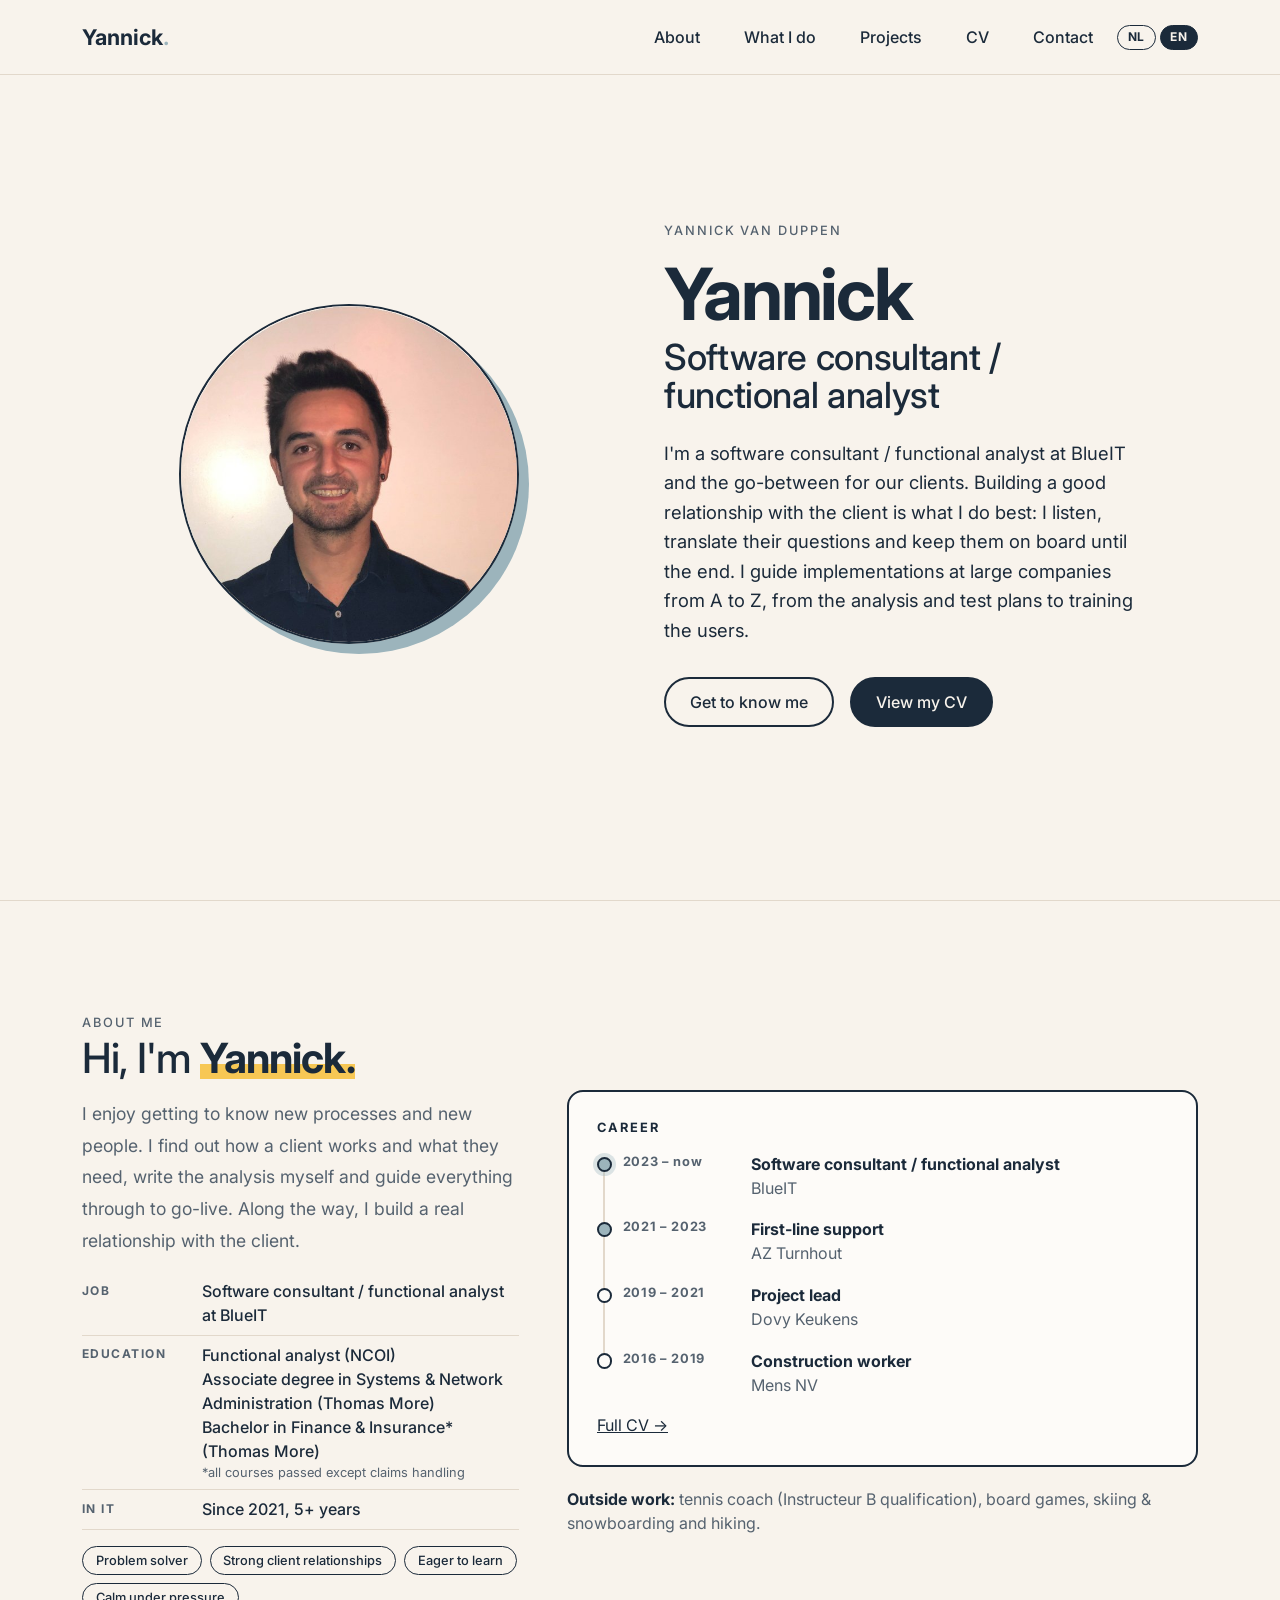
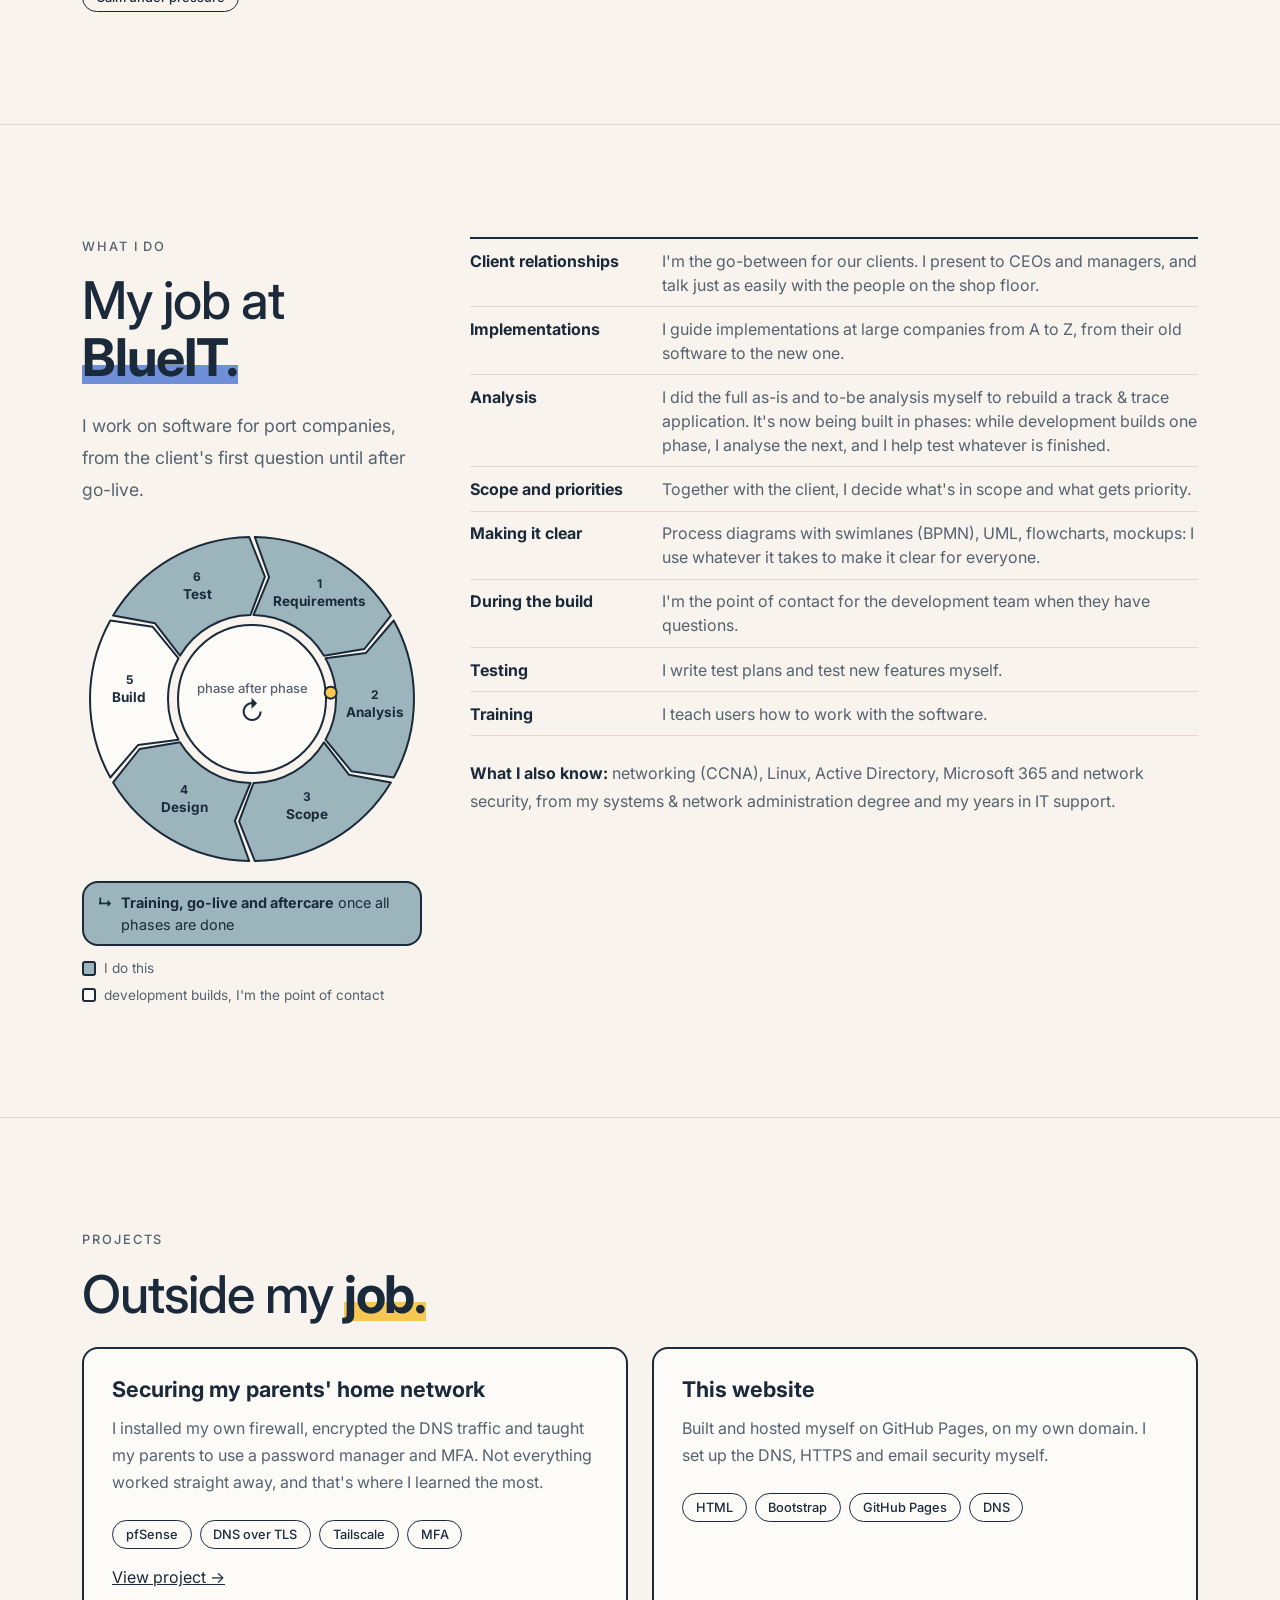
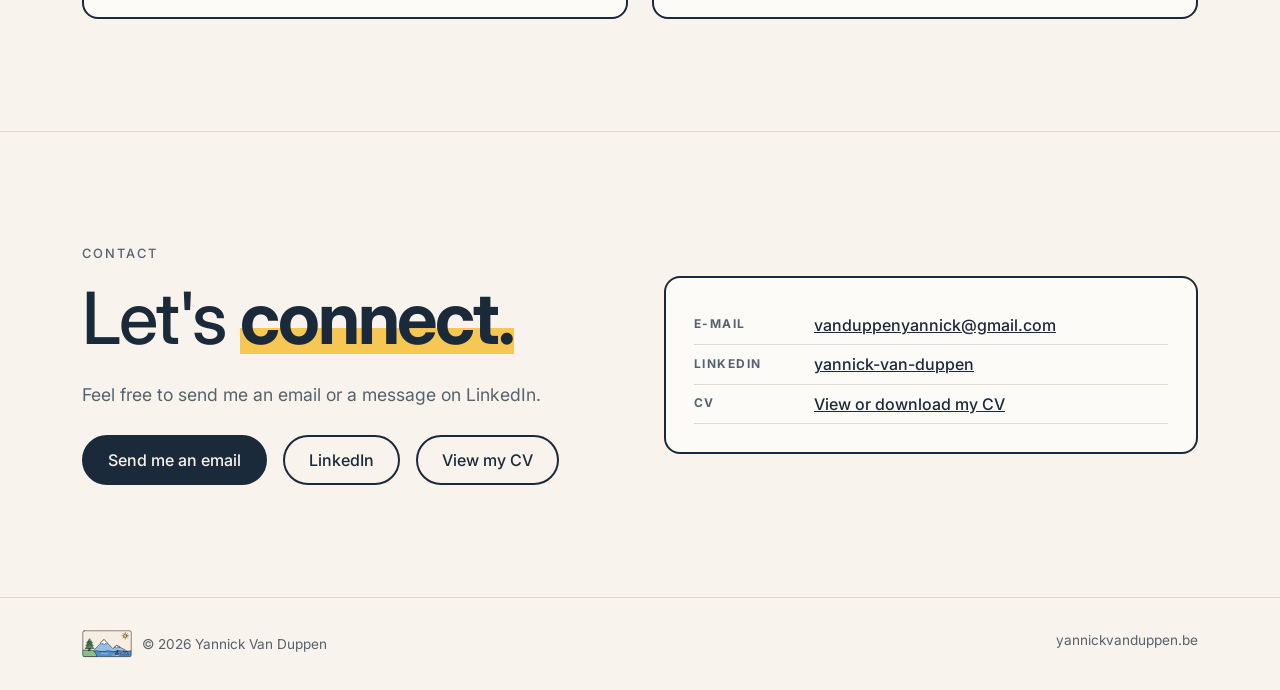
==== commit d7b505c8: "CV-site zakelijker: loopbaan, analysewiel en aanvullingen - Over mij: eigen zin i.p.v. woordgrap, lo" ====
--- a/index.html
+++ b/index.html
@@ -29,7 +29,7 @@
 
     <!-- Bootstrap, daarna eigen stijlen (zodat die voorrang krijgen) -->
     <link href="https://cdn.jsdelivr.net/npm/bootstrap@5.3.3/dist/css/bootstrap.min.css" rel="stylesheet">
-    <link href="style.css?v=24" rel="stylesheet">
+    <link href="style.css?v=32" rel="stylesheet">
 </head>
 <body>
 
@@ -107,11 +107,11 @@
                             </div>
                         </div>
 
-                        <p class="lead-text mb-3">Motherboard or snowboard?<br><strong class="board-zin">Every board deserves an upgrade!</strong></p>
+                        <p class="lead-text mb-3"><span class="nl">Ik leer graag nieuwe processen en nieuwe mensen kennen. Ik zoek uit hoe een klant werkt en wat die nodig heeft, maak daar zelf de analyse van en begeleid alles mee tot aan de go-live. Onderweg bouw ik een echte band op met de klant.</span><span class="en">I enjoy getting to know new processes and new people. I find out how a client works and what they need, write the analysis myself and guide everything through to go-live. Along the way, I build a real relationship with the client.</span></p>
 
                         <dl class="wie-feiten">
                             <div><dt>Job</dt><dd><span class="nl">Software consultant / functioneel analist bij BlueIT</span><span class="en">Software consultant / functional analyst at BlueIT</span></dd></div>
-                            <div><dt><span class="nl">Opleiding</span><span class="en">Education</span></dt><dd><span class="nl">Functioneel analist (NCOI) · Graduaat systeem- en netwerkbeheer (Thomas More)</span><span class="en">Functional analyst (NCOI) · Associate degree in Systems &amp; Network Administration (Thomas More)</span></dd></div>
+                            <div><dt><span class="nl">Opleiding</span><span class="en">Education</span></dt><dd><span class="nl">Functioneel analist (NCOI)<br>Graduaat systeem- en netwerkbeheer (Thomas More)<br>Bachelor financie- en verzekeringswezen* (Thomas More)<span class="feit-noot">*alle vakken behaald, uitgezonderd schaderegeling</span></span><span class="en">Functional analyst (NCOI)<br>Associate degree in Systems &amp; Network Administration (Thomas More)<br>Bachelor in Finance &amp; Insurance* (Thomas More)<span class="feit-noot">*all courses passed except claims handling</span></span></dd></div>
                             <div><dt>In IT</dt><dd><span class="nl">Sinds 2021, al <span class="jaren-in-it">5</span>+ jaar</span><span class="en">Since 2021, <span class="jaren-in-it">5</span>+ years</span></dd></div>
                         </dl>
 
@@ -123,57 +123,36 @@
                         </ul>
                     </div>
 
-                    <!-- Twee werelden: achter het scherm (tracert) en buiten het scherm (hobby's) -->
+                    <!-- Loopbaan en hobby's -->
                     <div class="col-12 col-lg-7">
-                        <p class="wereld-label"><span class="nl">Achter het scherm</span><span class="en">Behind the screen</span></p>
-                        <!-- Mijn weg naar IT als traceroute. Elke .stap verschijnt in presentatiemodus bij een klik. -->
-                        <div class="terminal" role="img"
-                             aria-label="Traceroute van mijn loopbaan: 2011 bachelor financie- en verzekeringswezen (alle vakken uitgezonderd schaderegeling), 2019 projectleider bij Dovy Keukens, 2021 first-line support bij AZ Turnhout, 2023 software consultant / functioneel analist bij BlueIT, nu graduaat systeem- en netwerkbeheer, daarna eJPT en cybersecurity."
-                             data-aria-nl="Traceroute van mijn loopbaan: 2011 bachelor financie- en verzekeringswezen (alle vakken uitgezonderd schaderegeling), 2019 projectleider bij Dovy Keukens, 2021 first-line support bij AZ Turnhout, 2023 software consultant / functioneel analist bij BlueIT, nu graduaat systeem- en netwerkbeheer, daarna eJPT en cybersecurity."
-                             data-aria-en="Traceroute of my career: 2011 bachelor in finance and insurance (all courses except claims handling), 2019 project lead at Dovy Keukens, 2021 first-line support at AZ Turnhout, 2023 software consultant / functional analyst at BlueIT, now a systems and network administration degree, next eJPT and cybersecurity.">
-                            <div class="terminal-balk">
-                                <span></span><span></span><span></span>
-                                <span class="terminal-titel">Windows PowerShell</span>
-                            </div>
-                            <div class="terminal-body">
-                                <div><span class="t-prompt">PS C:\Users\yannick&gt;</span> <span class="t-cmd">tracert yannick</span></div>
-                                <div class="t-hop stap"><span>1</span><span>2011</span><span><span class="nl">Bachelor Financie- en verzekeringswezen <span class="t-dim">*uitgezonderd schaderegeling</span></span><span class="en">Bachelor in Finance &amp; Insurance <span class="t-dim">*except claims handling</span></span></span></div>
-                                <div class="t-hop stap"><span>2</span><span>2019</span><span><span class="nl">Projectleider</span><span class="en">Project lead</span> · Dovy Keukens</span></div>
-                                <div class="t-hop stap t-it"><span>3</span><span>2021</span><span>First-line support · AZ Turnhout</span></div>
-                                <div class="t-hop stap t-it"><span>4</span><span>2023</span><span><span class="nl">Software consultant / functioneel analist</span><span class="en">Software consultant / functional analyst</span> · BlueIT</span></div>
-                                <div class="t-hop stap t-doel"><span>5</span><span><span class="nl">Nu</span><span class="en">Now</span></span><span><span class="nl">Graduaat Systeem- en netwerkbeheer</span><span class="en">Systems &amp; Network Administration degree</span> <em>← you are here</em></span></div>
-                                <!-- What's next: in IT blijf je leren -->
-                                <div class="t-hop stap t-next"><span>6</span><span>Next</span><span>eJPT · cybersecurity <em>(in progress)</em></span></div>
-                                <div class="t-hop stap t-timeout"><span>7</span><span>*</span><span>*  *  Request timed out: <span class="nl">de rest van de route ligt nog open</span><span class="en">the rest of the route is still open</span></span></div>
-                                <div class="stap t-dim">Trace still running... lifelong learning<span class="t-cursor">_</span></div>
-                            </div>
+                        <div class="kaart">
+                            <h3 class="kaart-titel"><span class="nl">Loopbaan</span><span class="en">Career</span></h3>
+                            <ol class="loopbaan">
+                                <li class="is-it is-nu">
+                                    <span class="loopbaan-jaar"><span class="nl">2023 – nu</span><span class="en">2023 – now</span></span>
+                                    <div><strong><span class="nl">Software consultant / functioneel analist</span><span class="en">Software consultant / functional analyst</span></strong><span class="loopbaan-org">BlueIT</span></div>
+                                </li>
+                                <li class="is-it">
+                                    <span class="loopbaan-jaar">2021 – 2023</span>
+                                    <div><strong>First-line support</strong><span class="loopbaan-org">AZ Turnhout</span></div>
+                                </li>
+                                <li>
+                                    <span class="loopbaan-jaar">2019 – 2021</span>
+                                    <div><strong><span class="nl">Projectleider</span><span class="en">Project lead</span></strong><span class="loopbaan-org">Dovy Keukens</span></div>
+                                </li>
+                                <li>
+                                    <span class="loopbaan-jaar">2016 – 2019</span>
+                                    <div><strong><span class="nl">Bouwarbeider</span><span class="en">Construction worker</span></strong><span class="loopbaan-org">Mens NV</span></div>
+                                </li>
+                            </ol>
+                            <a class="link-arrow d-inline-block mt-3" href="cv.html"><span class="nl">Volledig cv</span><span class="en">Full CV</span> <span aria-hidden="true">→</span></a>
                         </div>
 
-                        <p class="wereld-label mt-4"><span class="nl">Buiten het scherm</span><span class="en">Beyond the screen</span></p>
-                        <ul class="hobbys stap">
-                            <li>
-                                <!-- Boardgames: dobbelsteen + pion -->
-                                <svg viewBox="0 0 40 40" aria-hidden="true"><rect x="3" y="14" width="20" height="20" rx="4" fill="#FFFFFF" transform="rotate(-8 13 24)"/><g fill="#111" stroke="none" transform="rotate(-8 13 24)"><circle cx="8" cy="19" r="1.8"/><circle cx="13" cy="24" r="1.8"/><circle cx="18" cy="29" r="1.8"/></g><path d="M24.5 35 Q24.5 26 30 14 Q35.5 26 35.5 35 Z" fill="#F28C38"/><circle cx="30" cy="11" r="4" fill="#F28C38"/></svg>
-                                Boardgames
-                            </li>
-                            <li>
-                                <svg viewBox="0 0 40 40" aria-hidden="true"><polygon points="3,36 20,8 37,36" fill="#93C0E8"/><polygon points="20,8 26,18 23,20 20,17 17,20 14,18" fill="#FFFFFF"/></svg>
-                                Ski &amp; snowboard
-                            </li>
-                            <li>
-                                <svg viewBox="0 0 40 40" aria-hidden="true"><polygon points="20,4 11,16 29,16" fill="#3E8E5A"/><polygon points="20,11 8,25 32,25" fill="#3E8E5A"/><rect x="17" y="25" width="6" height="10" fill="#8A5A3B"/></svg>
-                                <span class="nl">Wandelen</span><span class="en">Hiking</span>
-                            </li>
-                            <li>
-                                <svg viewBox="0 0 40 40" aria-hidden="true"><circle cx="20" cy="20" r="14" fill="#F9C846"/><path d="M9 11 Q17 20 9 29 M31 11 Q23 20 31 29" fill="none" stroke="#FFFFFF" stroke-width="2.2"/></svg>
-                                <span class="nl">Tennistrainer</span><span class="en">Tennis coach</span>
-                            </li>
-                        </ul>
+                        <p class="hobby-regel"><strong><span class="nl">Buiten het werk:</span><span class="en">Outside work:</span></strong> <span class="nl">tennistrainer (Instructeur B), boardgames, ski &amp; snowboard en wandelen.</span><span class="en">tennis coach (Instructeur B qualification), board games, skiing &amp; snowboarding and hiking.</span></p>
                     </div>
                 </div>
             </div>
         </section>
-
         <!-- Wat ik doe: gewone lijst van mijn echte taken -->
         <section class="section slide" id="vaardigheden">
             <div class="container">
@@ -183,52 +162,54 @@
                         <h2 class="section-title"><span class="nl">Mijn job bij</span><span class="en">My job at</span> <strong class="streep-blauw">BlueIT.</strong></h2>
                         <p class="lead-text"><span class="nl">Ik werk aan software voor havenbedrijven, van de eerste vraag van de klant tot na de go-live.</span><span class="en">I work on software for port companies, from the client's first question until after go-live.</span></p>
 
-                        <!-- De volledige lifecycle als kringloop: analyseren → bouwen → testen → weer analyseren -->
-                        <svg class="cyclus" viewBox="0 0 340 280" role="img"
-                             aria-label="Kringloop: ik analyseer, development bouwt, ik test, en dan analyseer ik de volgende fase."
-                             data-aria-nl="Kringloop: ik analyseer, development bouwt, ik test, en dan analyseer ik de volgende fase."
-                             data-aria-en="Cycle: I analyse, development builds, I test, and then I analyse the next phase.">
-                            <defs>
-                                <marker id="cyclus-pijl" viewBox="0 0 10 10" refX="8" refY="5" markerWidth="7" markerHeight="7" orient="auto">
-                                    <path class="pijlpunt" d="M0,0 L10,5 L0,10 z"/>
-                                </marker>
-                            </defs>
-
-                            <!-- Bogen tussen de stappen (met wijzerzin) -->
-                            <path class="boog" d="M225.6,61 A105,105 0 0,1 274.9,146.3" marker-end="url(#cyclus-pijl)"/>
-                            <path class="boog" d="M219.3,242.7 A105,105 0 0,1 120.7,242.7" marker-end="url(#cyclus-pijl)"/>
-                            <path class="boog" d="M65.1,146.3 A105,105 0 0,1 114.4,61" marker-end="url(#cyclus-pijl)"/>
-
-                            <!-- Bolletje dat rond blijft gaan -->
-                            <circle class="bol" r="7">
-                                <animateMotion dur="7s" repeatCount="indefinite" path="M170,45 A105,105 0 1,1 169.9,45 Z"/>
+                        <!-- Mijn rol in de levenscyclus: 6 stappen, telkens opnieuw per fase. Gevuld = ik doe dit, hol = development. -->
+                        <svg class="cyclus" viewBox="0 0 340 340" role="img"
+                             aria-label="Wiel met zes stappen die per fase opnieuw doorlopen worden: 1 requirements in meetings met de klant, 2 analyse, 3 scope, 4 uitwerken, 5 bouwen door development, 6 testen. Op het einde volgen de opleiding, de go-live en de nazorg. Ik doe alles behalve het bouwen."
+                             data-aria-nl="Wiel met zes stappen die per fase opnieuw doorlopen worden: 1 requirements in meetings met de klant, 2 analyse, 3 scope, 4 uitwerken, 5 bouwen door development, 6 testen. Op het einde volgen de opleiding, de go-live en de nazorg. Ik doe alles behalve het bouwen."
+                             data-aria-en="Wheel with six steps repeated for every phase: 1 requirements in meetings with the client, 2 analysis, 3 scope, 4 design, 5 build by development, 6 test. At the end come training, go-live and aftercare. I do everything except the build.">
+                            <g class="stuk stuk-ik">
+                                <path d="M172.8,8 A162,162 0 0,1 308.9,86.6 L282.4,120 L242,126.7 A84,84 0 0,0 171.5,86 L187.1,48.2 Z"/>
+                                <text class="nr" x="237.9" y="59.4">1</text>
+                                <text class="label" x="237.9" y="77.4">Requirements</text>
+                            </g>
+                            <g class="stuk stuk-ik">
+                                <path d="M311.7,91.5 A162,162 0 0,1 311.7,248.5 L269.5,242.3 L243.5,210.7 A84,84 0 0,0 243.5,129.3 L284,123.9 Z"/>
+                                <text class="nr" x="292.8" y="169.5">2</text>
+                                <text class="label" x="292.8" y="187.5"><tspan class="nl">Analyse</tspan><tspan class="en">Analysis</tspan></text>
+                            </g>
+                            <g class="stuk stuk-ik">
+                                <path d="M308.9,253.4 A162,162 0 0,1 172.8,332 L157.1,292.3 L171.5,254 A84,84 0 0,0 242,213.3 L266.9,245.7 Z"/>
+                                <text class="nr" x="224.9" y="272.1">3</text>
+                                <text class="label" x="224.9" y="290.1">Scope</text>
+                            </g>
+                            <g class="stuk stuk-ik">
+                                <path d="M167.2,332 A162,162 0 0,1 31.1,253.4 L57.6,220 L98,213.3 A84,84 0 0,0 168.5,254 L152.9,291.8 Z"/>
+                                <text class="nr" x="102.1" y="264.6">4</text>
+                                <text class="label" x="102.1" y="282.6"><tspan class="nl">Uitwerken</tspan><tspan class="en">Design</tspan></text>
+                            </g>
+                            <g class="stuk stuk-dev">
+                                <path d="M28.3,248.5 A162,162 0 0,1 28.3,91.5 L70.5,97.7 L96.5,129.3 A84,84 0 0,0 96.5,210.7 L56,216.1 Z"/>
+                                <text class="nr" x="47.2" y="154.5">5</text>
+                                <text class="label" x="47.2" y="172.5"><tspan class="nl">Bouwen</tspan><tspan class="en">Build</tspan></text>
+                            </g>
+                            <g class="stuk stuk-ik">
+                                <path d="M31.1,86.6 A162,162 0 0,1 167.2,8 L182.9,47.7 L168.5,86 A84,84 0 0,0 98,126.7 L73.1,94.3 Z"/>
+                                <text class="nr" x="115.1" y="51.9">6</text>
+                                <text class="label" x="115.1" y="69.9"><tspan class="nl">Testen</tspan><tspan class="en">Test</tspan></text>
+                            </g>
+
+                            <!-- Midden -->
+                            <circle class="kern" cx="170" cy="170" r="74"/>
+                            <circle class="bol" r="6">
+                                <animateMotion dur="9s" repeatCount="indefinite" path="M170,91 A79,79 0 1,1 169.9,91 Z"/>
                             </circle>
-
-                            <!-- Midden -->
-                            <text class="midden" x="170" y="146"><tspan class="nl">fase na fase</tspan><tspan class="en">phase after phase</tspan></text>
-                            <text class="midden-icoon" x="170" y="172">↻</text>
-
-                            <!-- Stap 1: analyseren (ik) -->
-                            <g class="knoop knoop-ik">
-                                <rect x="111" y="19" width="118" height="52" rx="26"/>
-                                <text class="label" x="170" y="43"><tspan class="nl">Analyseren</tspan><tspan class="en">Analyse</tspan></text>
-                                <text class="sub" x="170" y="60"><tspan class="nl">ik</tspan><tspan class="en">me</tspan></text>
-                            </g>
-
-                            <!-- Stap 2: bouwen (development) -->
-                            <g class="knoop knoop-dev">
-                                <rect x="202" y="176" width="118" height="52" rx="26"/>
-                                <text class="label" x="261" y="200"><tspan class="nl">Bouwen</tspan><tspan class="en">Build</tspan></text>
-                                <text class="sub" x="261" y="217">development</text>
-                            </g>
-
-                            <!-- Stap 3: testen (ik) -->
-                            <g class="knoop knoop-ik">
-                                <rect x="20" y="176" width="118" height="52" rx="26"/>
-                                <text class="label" x="79" y="200"><tspan class="nl">Testen</tspan><tspan class="en">Test</tspan></text>
-                                <text class="sub" x="79" y="217"><tspan class="nl">ik</tspan><tspan class="en">me</tspan></text>
-                            </g>
+                            <text class="midden" x="170" y="164"><tspan class="nl">fase na fase</tspan><tspan class="en">phase after phase</tspan></text>
+                            <text class="midden-icoon" x="170" y="192">↻</text>
                         </svg>
+                        <p class="cyclus-einde"><span class="pijl" aria-hidden="true">↳</span><span><strong><span class="nl">Opleiding, go-live en nazorg</span><span class="en">Training, go-live and aftercare</span></strong> <span class="nl">als alle fases klaar zijn</span><span class="en">once all phases are done</span></span></p>                        <p class="cyclus-legende">
+                            <span><i class="vol" aria-hidden="true"></i><span class="nl">ik doe dit</span><span class="en">I do this</span></span>
+                            <span><i class="hol" aria-hidden="true"></i><span class="nl">development bouwt, ik ben het aanspreekpunt</span><span class="en">development builds, I'm the point of contact</span></span>
+                        </p>
                     </div>
                     <div class="col-12 col-lg-8">
                         <dl class="taken">
@@ -246,7 +227,7 @@
                             </div>
                             <div>
                                 <dt><span class="nl">Scope en prioriteiten</span><span class="en">Scope and priorities</span></dt>
-                                <dd><span class="nl">Samen met de klant bepaal ik wat in scope is en wat prioriteit krijgt, met de MoSCoW-methode (must, should, could, won't have).</span><span class="en">Together with the client, I decide what's in scope and what gets priority, using the MoSCoW method (must, should, could, won't have).</span></dd>
+                                <dd><span class="nl">Samen met de klant bepaal ik wat in scope is en wat prioriteit krijgt.</span><span class="en">Together with the client, I decide what's in scope and what gets priority.</span></dd>
                             </div>
                             <div>
                                 <dt><span class="nl">Duidelijk maken</span><span class="en">Making it clear</span></dt>
@@ -326,33 +307,21 @@
                             <a class="btn-pill" href="https://www.linkedin.com/in/yannick-van-duppen-5a72b3284/" target="_blank" rel="noopener">LinkedIn</a>
                             <a class="btn-pill" href="cv.html"><span class="nl">Bekijk mijn CV</span><span class="en">View my CV</span></a>
                         </div>
-                        <p class="contact-mail">vanduppenyannick@gmail.com</p>
-                    </div>
-
-                    <!-- Afsluiter: ping naar de bezoeker -->
+                    </div>
+
+                    <!-- Contactgegevens -->
                     <div class="col-12 col-lg-6">
-                        <div class="terminal" role="img"
-                             aria-label="Ping: bedankt voor je bezoek, ik antwoord graag via mail of LinkedIn."
-                             data-aria-nl="Ping: bedankt voor je bezoek, ik antwoord graag via mail of LinkedIn."
-                             data-aria-en="Ping: thanks for stopping by, happy to reply by email or LinkedIn.">
-                            <div class="terminal-balk">
-                                <span></span><span></span><span></span>
-                                <span class="terminal-titel">Windows PowerShell</span>
-                            </div>
-                            <div class="terminal-body">
-                                <div><span class="t-prompt">PS C:\Users\yannick&gt;</span> <span class="t-cmd">ping you</span></div>
-                                <div class="t-dim">Pinging you with 32 bytes of data:</div>
-                                <div class="stap">Reply from yannick: <span class="t-ok"><span class="nl">Bedankt voor je bezoek!</span><span class="en">Thanks for stopping by!</span></span></div>
-                                <div class="stap">Reply from yannick: <span class="t-ok"><span class="nl">Mail of LinkedIn? Ik antwoord graag.</span><span class="en">Email or LinkedIn? Happy to reply.</span></span></div>
-                                <div class="t-dim stap">Ping statistics for you:</div>
-                                <div class="t-dim stap">&nbsp;&nbsp;&nbsp;&nbsp;Packets: Sent = 2, Received = 2, Lost = 0 (0% loss)</div>
-                            </div>
+                        <div class="kaart">
+                            <dl class="wie-feiten mb-0">
+                                <div><dt>E-mail</dt><dd><a href="mailto:vanduppenyannick@gmail.com">vanduppenyannick@gmail.com</a></dd></div>
+                                <div><dt>LinkedIn</dt><dd><a href="https://www.linkedin.com/in/yannick-van-duppen-5a72b3284/" target="_blank" rel="noopener">yannick-van-duppen</a></dd></div>
+                                <div><dt>CV</dt><dd><a href="cv.html"><span class="nl">Bekijk of download mijn cv</span><span class="en">View or download my CV</span></a></dd></div>
+                            </dl>
                         </div>
                     </div>
                 </div>
             </div>
-        </section>
-    </main>
+        </section>    </main>
 
     <footer class="footer">
         <div class="container d-flex flex-wrap justify-content-between gap-2">
--- a/style.css
+++ b/style.css
@@ -887,8 +887,18 @@
 }
 
 .wie-feiten dd {
+    min-width: 0;
     margin: 0;
     font-weight: 500;
+    overflow-wrap: anywhere;
+}
+
+/* Voetnoot bij een feit (bv. de bachelor) */
+.feit-noot {
+    display: block;
+    font-size: 0.8rem;
+    font-weight: 400;
+    color: var(--muted);
 }
 
 .stats {
@@ -1524,3 +1534,190 @@
         transition: none !important;
     }
 }
+
+/* ===== Loopbaan op "Over mij" (vervangt de tracert op de cv-site) ===== */
+.loopbaan {
+    margin: 0;
+    padding: 0;
+    list-style: none;
+}
+
+.loopbaan li {
+    position: relative;
+    display: grid;
+    grid-template-columns: 1fr;
+    gap: 0.1rem;
+    padding: 0 0 1.1rem 1.6rem;
+}
+
+/* Verticale lijn */
+.loopbaan li::before {
+    content: "";
+    position: absolute;
+    left: 0.4rem;
+    top: 0.5rem;
+    bottom: -0.5rem;
+    width: 2px;
+    background: var(--line-soft);
+}
+
+.loopbaan li:last-child {
+    padding-bottom: 0;
+}
+
+.loopbaan li:last-child::before {
+    display: none;
+}
+
+/* Bolletje: gevuld grijsblauw = IT, hol = buiten IT (zoals de tijdlijn op cv.html) */
+.loopbaan li::after {
+    content: "";
+    position: absolute;
+    left: 0;
+    top: 0.3rem;
+    width: 0.95rem;
+    height: 0.95rem;
+    border: 2px solid var(--line);
+    border-radius: 50%;
+    background: var(--surface);
+}
+
+.loopbaan li.is-it::after {
+    background: var(--primary);
+}
+
+.loopbaan li.is-nu::after {
+    box-shadow: 0 0 0 4px rgba(156, 180, 188, 0.35);
+}
+
+.loopbaan-jaar {
+    font-size: 0.8rem;
+    font-weight: 700;
+    letter-spacing: 0.06em;
+    color: var(--muted);
+}
+
+.loopbaan strong {
+    display: block;
+    font-weight: 700;
+}
+
+.loopbaan-org {
+    display: block;
+    color: var(--muted);
+}
+
+.loopbaan-noot {
+    display: block;
+    font-size: 0.8rem;
+}
+
+@media (min-width: 576px) {
+    .loopbaan li {
+        grid-template-columns: 7rem 1fr;
+        gap: 1rem;
+    }
+}
+
+.hobby-regel {
+    margin: 1.25rem 0 0;
+    color: var(--muted);
+}
+
+.hobby-regel strong {
+    color: var(--ink);
+}
+/* ===== Wiel met 6 stappen bij "Wat ik doe" (vervangt de kringloop met 3 knopen) ===== */
+.cyclus .stuk path {
+    stroke: var(--ink);
+    stroke-width: 2;
+    stroke-linejoin: round;
+}
+
+.cyclus .stuk-ik path {
+    fill: var(--primary);
+}
+
+.cyclus .stuk-dev path {
+    fill: var(--surface);
+}
+
+.cyclus .nr {
+    fill: var(--ink);
+    font-size: 12px;
+    font-weight: 700;
+    text-anchor: middle;
+}
+
+.cyclus .stuk .label {
+    font-size: 13.5px;
+}
+
+.cyclus .kern {
+    fill: var(--surface);
+    stroke: var(--ink);
+    stroke-width: 2;
+}
+
+.cyclus-legende {
+    display: flex;
+    flex-wrap: wrap;
+    gap: 0.4rem 1.25rem;
+    max-width: 340px;
+    margin: 0.75rem 0 0;
+    font-size: 0.85rem;
+    color: var(--muted);
+}
+
+.cyclus-legende > span {
+    display: inline-flex;
+    align-items: center;
+    gap: 0.45rem;
+}
+
+.cyclus-legende i {
+    flex-shrink: 0;
+    width: 0.9rem;
+    height: 0.9rem;
+    border: 2px solid var(--ink);
+    border-radius: 3px;
+}
+
+.cyclus-legende .vol {
+    background: var(--primary);
+}
+
+.cyclus-legende .hol {
+    background: var(--surface);
+}
+/* In presentatiemodus iets kleiner, zodat "Wat ik doe" op één scherm past */
+.presentatie .cyclus {
+    max-width: 250px;
+    margin-top: 1rem;
+}
+/* Eindpunt onder het wiel: go-live gebeurt niet elke fase, wel op het einde */
+.cyclus-einde {
+    display: flex;
+    align-items: baseline;
+    gap: 0.5rem;
+    max-width: 340px;
+    margin: 0.75rem 0 0;
+    padding: 0.55rem 0.9rem;
+    border: 2px solid var(--line);
+    border-radius: 1rem;
+    background: var(--primary);
+    font-size: 0.9rem;
+}
+
+.cyclus-einde .pijl {
+    font-weight: 700;
+}
+
+.cyclus-einde strong {
+    font-weight: 700;
+}
+
+.presentatie .cyclus-einde {
+    margin-top: 0.5rem;
+    padding: 0.35rem 0.8rem;
+}
